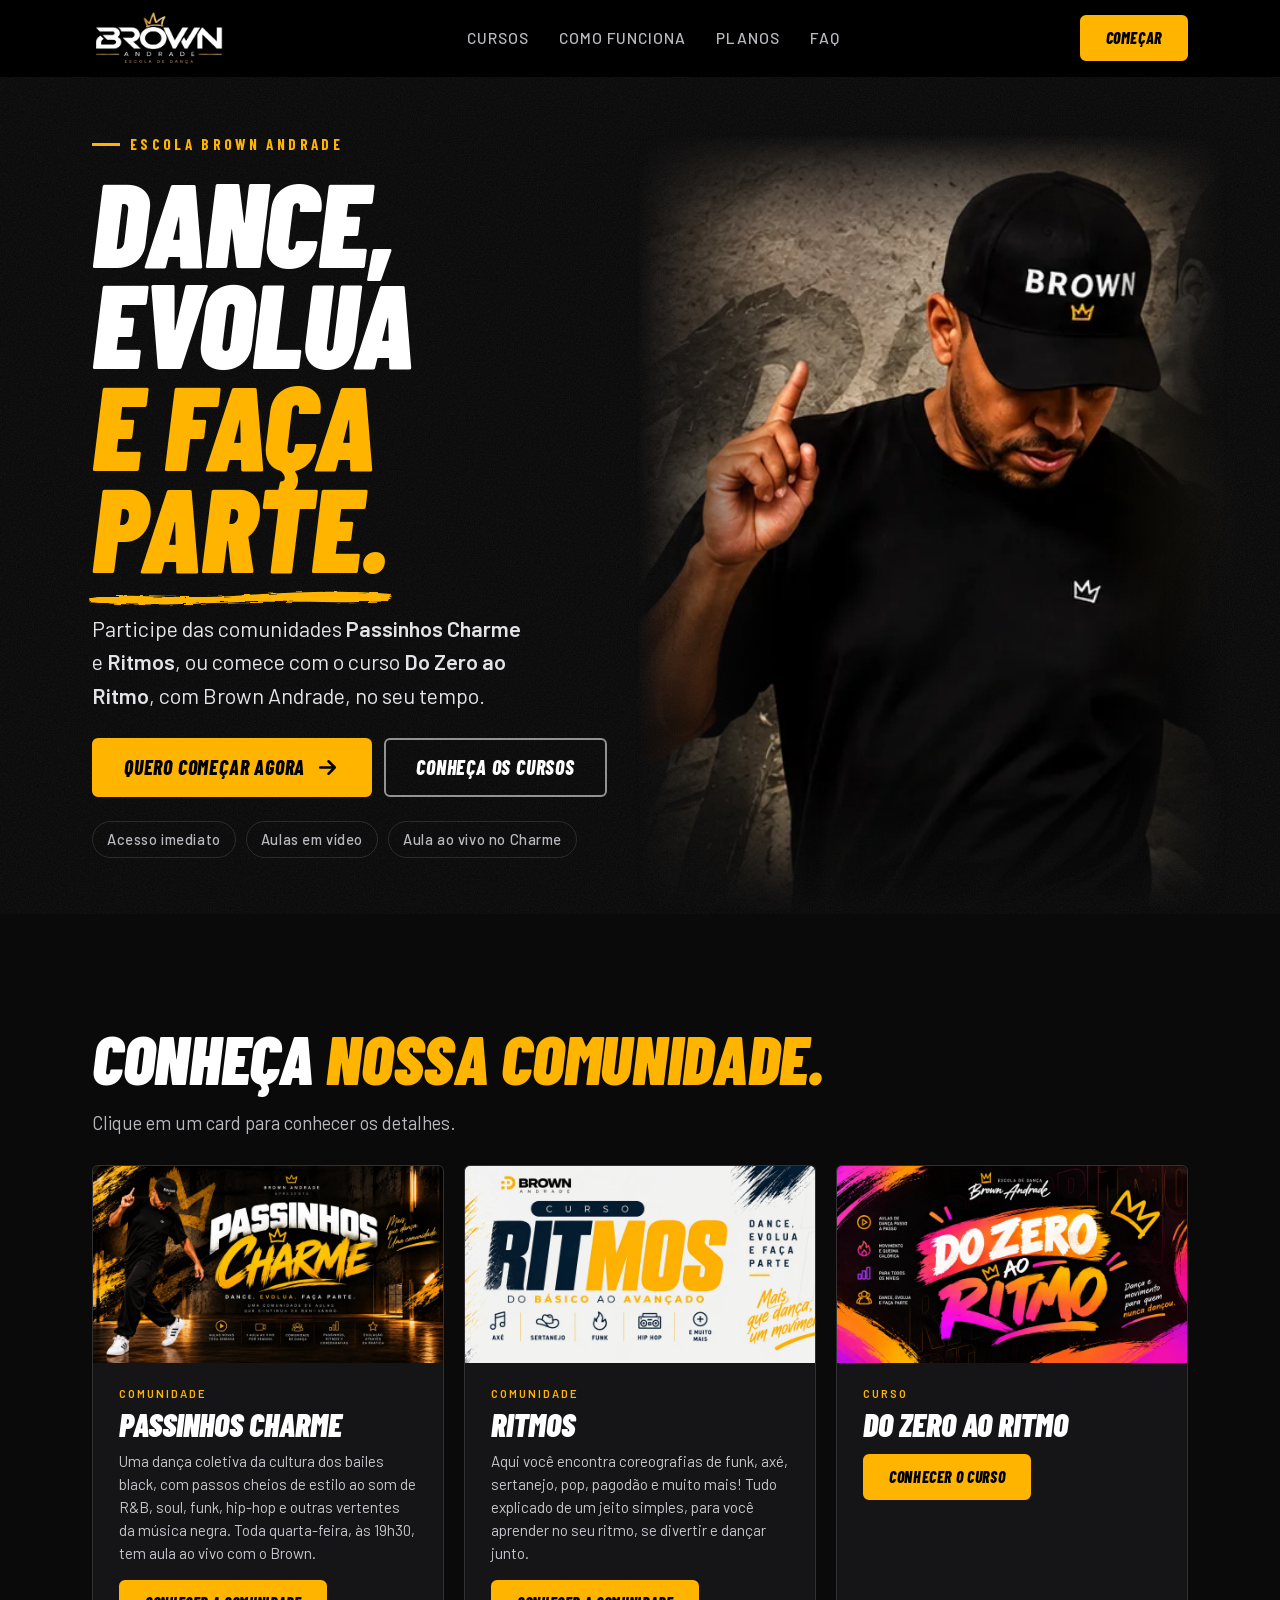
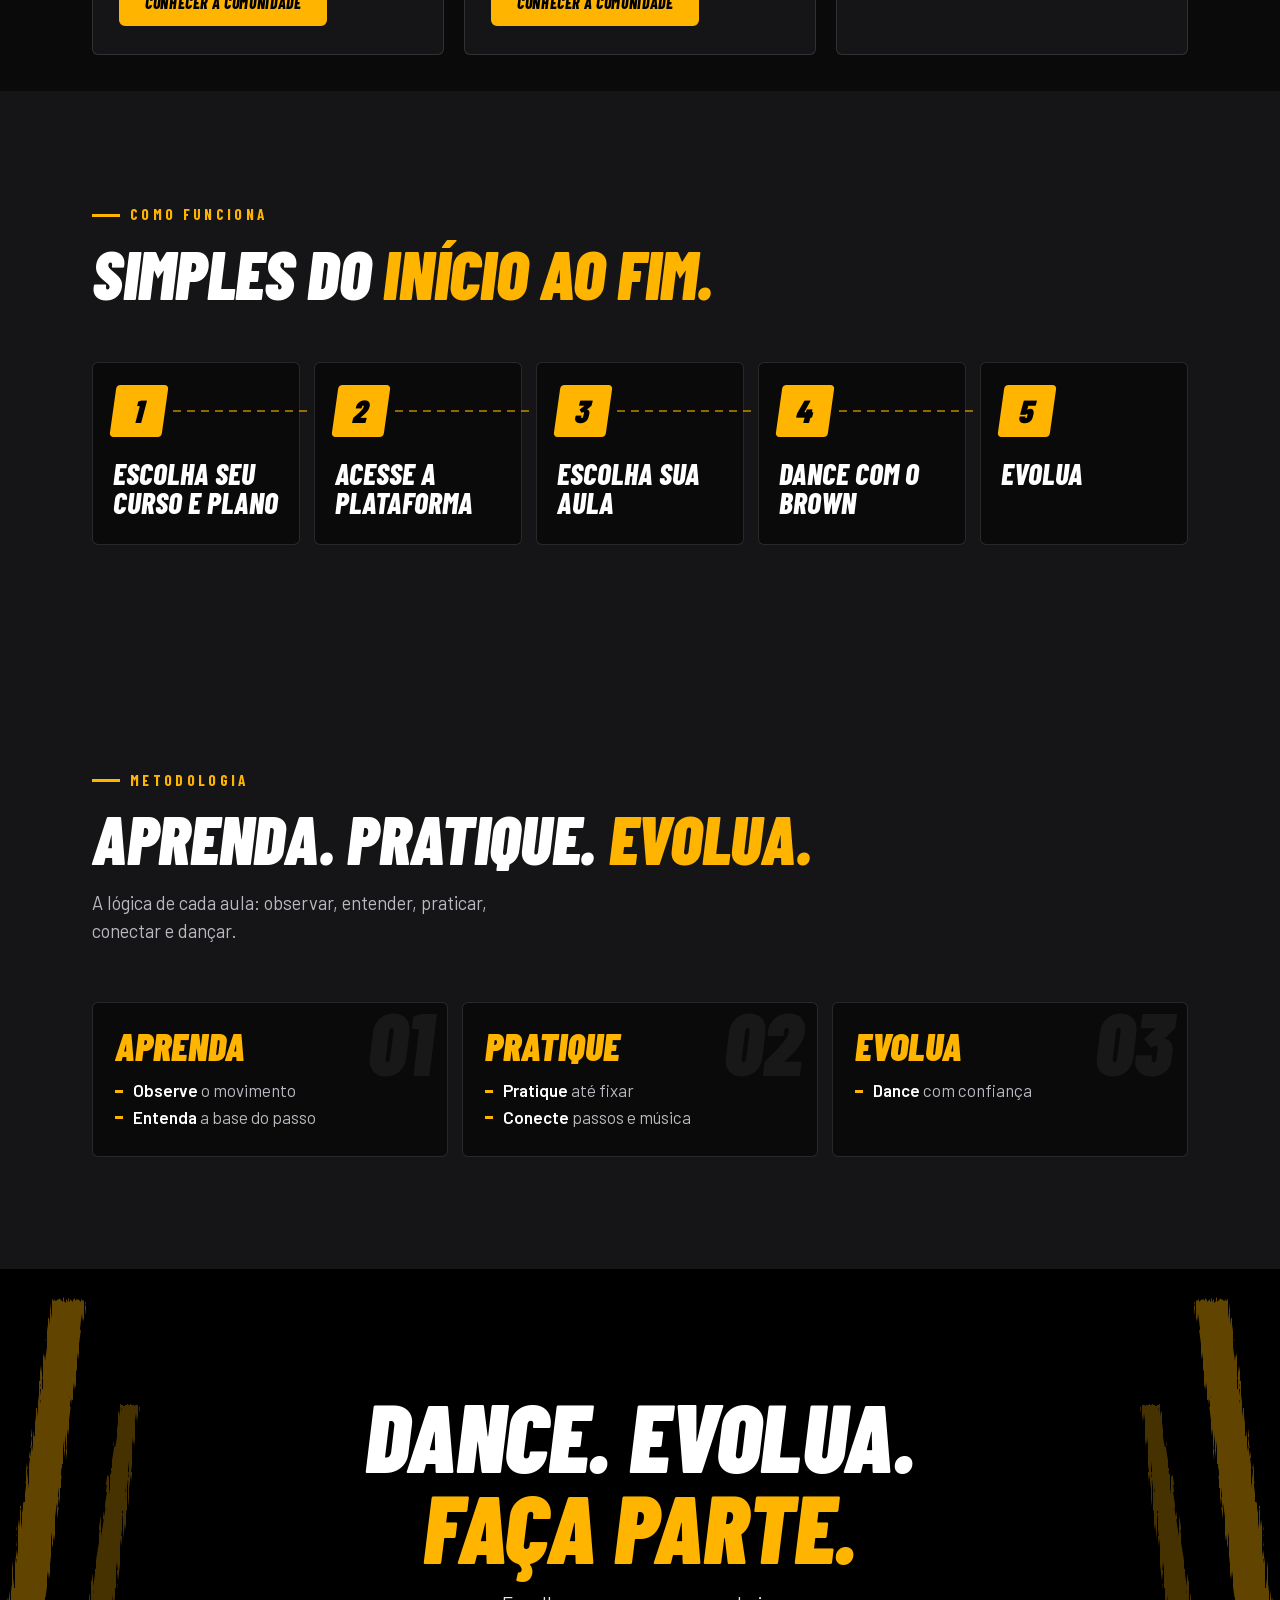
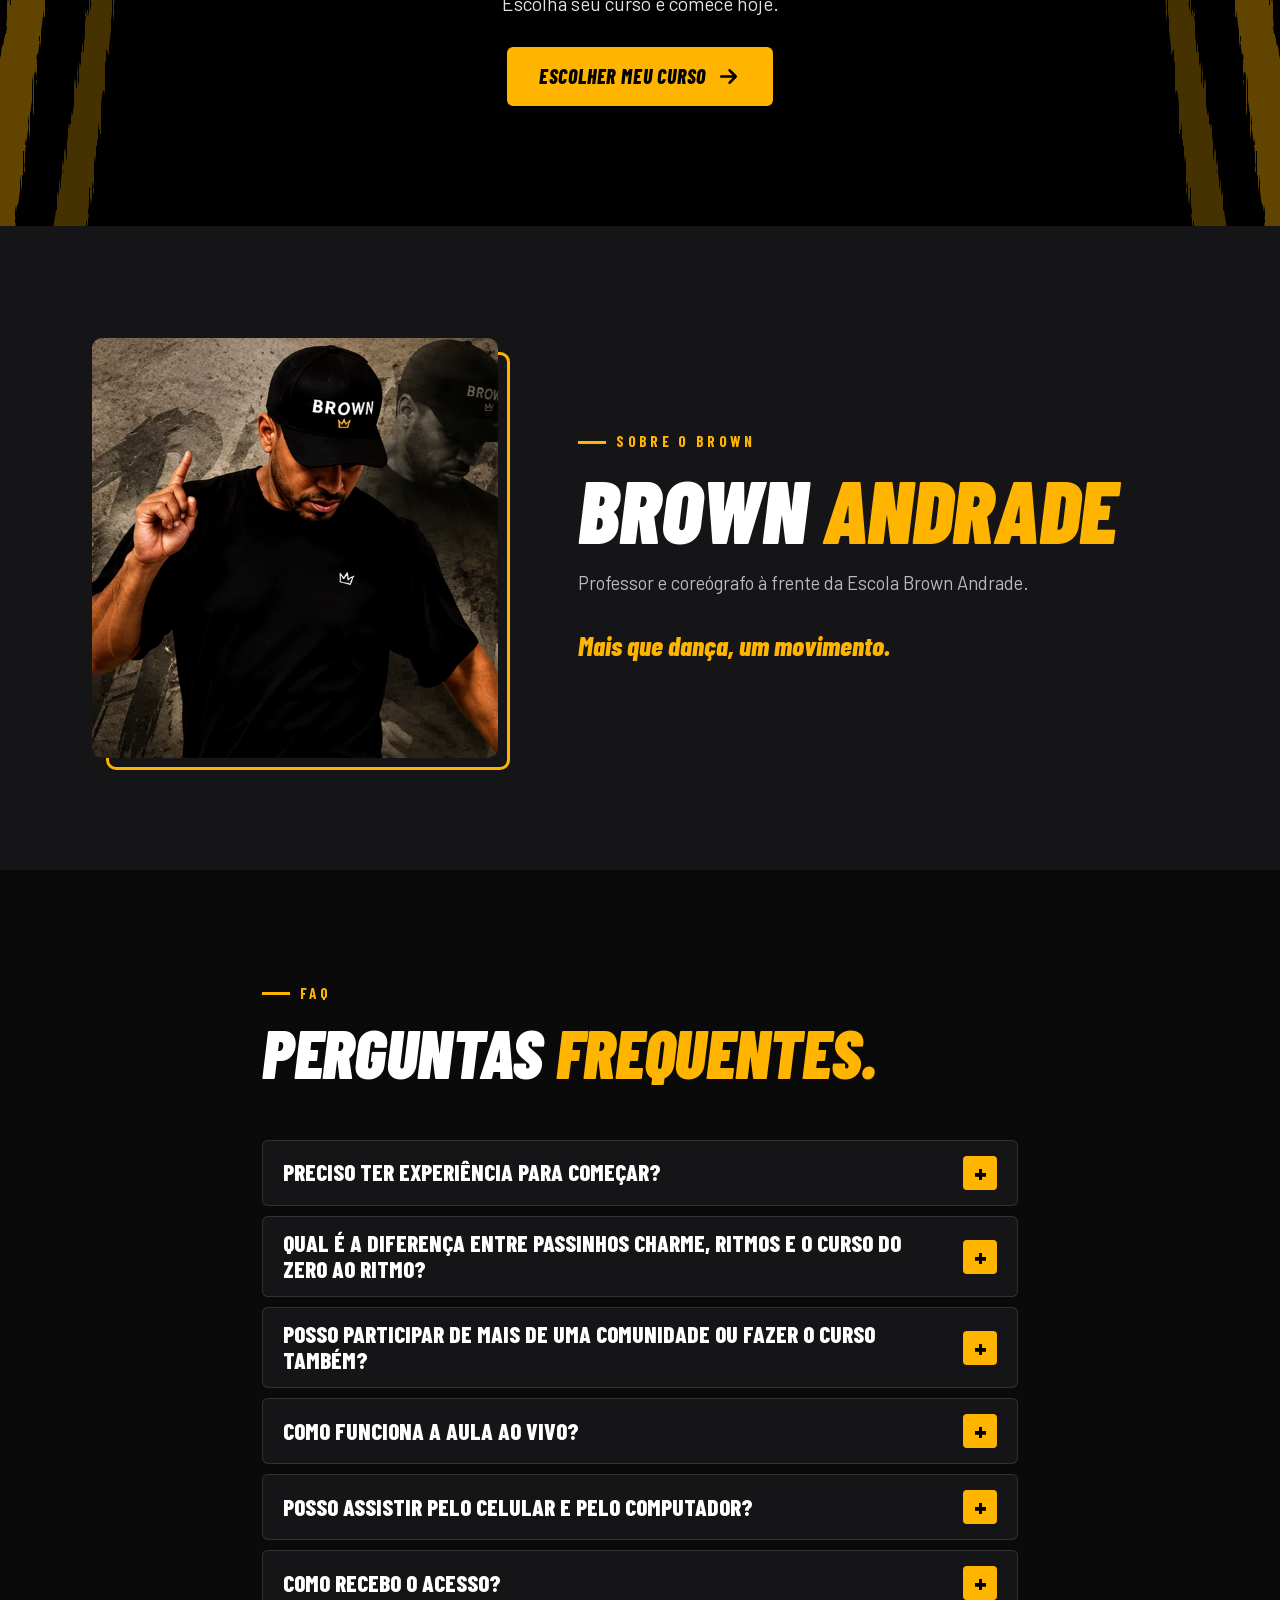
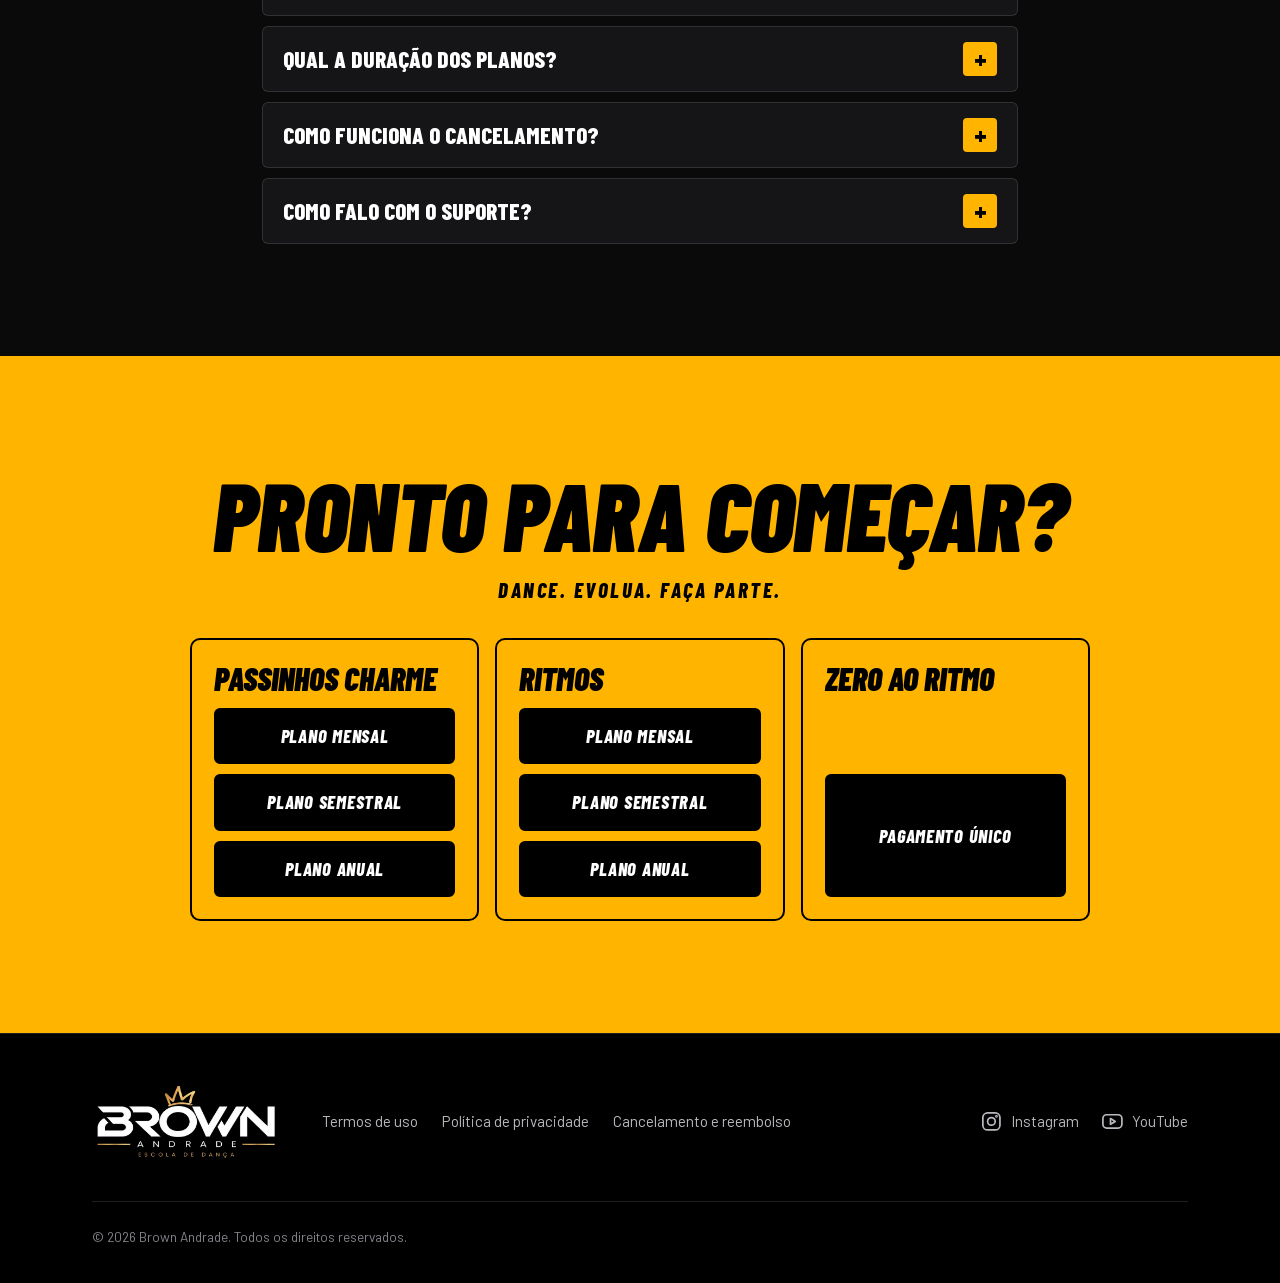
==== index.html @ c36bd1aa "Corrigir dominio placeholder nas tags og:image/canonical/og:url Co-Authored-By: Claude Sonnet 5 <nor" ====
<!doctype html>
<html lang="pt-BR">
<head>
  <meta charset="utf-8">
  <meta name="viewport" content="width=device-width, initial-scale=1, viewport-fit=cover">
  <title>Escola Brown Andrade | Passinhos Charme, Ritmos e Do Zero ao Ritmo</title>
  <meta name="description" content="Participe das comunidades Passinhos Charme e Ritmos ou comece com o curso Do Zero ao Ritmo, com Brown Andrade: aulas em vídeo e acesso imediato. Planos a partir de R$ 37.">
  <meta name="theme-color" content="#000000">
  <link rel="canonical" href="https://www.brownandrade.com.br/">

  <!-- Compartilhamento social -->
  <meta property="og:type" content="website">
  <meta property="og:locale" content="pt_BR">
  <meta property="og:site_name" content="Escola Brown Andrade">
  <meta property="og:url" content="https://www.brownandrade.com.br/">
  <meta property="og:title" content="Escola Brown Andrade | Dance, evolua e faça parte">
  <meta property="og:description" content="Passinhos Charme, Ritmos e o curso Do Zero ao Ritmo, com Brown Andrade: aulas em vídeo e acesso imediato.">
  <meta property="og:image" content="https://www.brownandrade.com.br/img/og-image.jpg">
  <meta property="og:image:width" content="1200">
  <meta property="og:image:height" content="629">
  <meta name="twitter:card" content="summary_large_image">

  <link rel="icon" type="image/png" href="img/favicon.png">
  <link rel="apple-touch-icon" href="img/apple-touch-icon.png">
  <link rel="preload" href="fonts/BarlowCondensed-900i.woff2" as="font" type="font/woff2" crossorigin>
  <link rel="preload" href="fonts/Barlow-400.woff2" as="font" type="font/woff2" crossorigin>
  <link rel="preload" href="img/brown-hero.webp" as="image">
  <link rel="stylesheet" href="css/fonts.css">
  <link rel="stylesheet" href="css/style.css">
  <script>document.documentElement.classList.add("js");</script>

  <!-- Pixel / Analytics: inserir aqui quando definido na estratégia de mídia -->
</head>
<body>
  <a class="skip" href="#conteudo">Ir para o conteúdo</a>

  <!-- Ícones (sprite) -->
  <svg width="0" height="0" style="position:absolute" aria-hidden="true" focusable="false">
    <defs>
      <symbol id="i-play" viewBox="0 0 24 24"><circle cx="12" cy="12" r="10"/><path d="M10 8.5l6 3.5-6 3.5z"/></symbol>
      <symbol id="i-bars" viewBox="0 0 24 24"><path d="M5 20v-6M12 20V9M19 20V4"/></symbol>
      <symbol id="i-music" viewBox="0 0 24 24"><path d="M9 18V5l11-2v13"/><circle cx="6" cy="18" r="3"/><circle cx="17" cy="16" r="3"/></symbol>
      <symbol id="i-screen" viewBox="0 0 24 24"><rect x="3" y="4" width="18" height="12" rx="2"/><path d="M8 20h8M12 16v4"/></symbol>
      <symbol id="i-bolt" viewBox="0 0 24 24"><path d="M13 2L4 14h7l-1 8 9-12h-7z"/></symbol>
      <symbol id="i-live" viewBox="0 0 24 24"><circle cx="12" cy="12" r="2.5"/><path d="M7.5 7.5a6.4 6.4 0 0 0 0 9M16.5 7.5a6.4 6.4 0 0 1 0 9M4.6 4.6a10.5 10.5 0 0 0 0 14.8M19.4 4.6a10.5 10.5 0 0 1 0 14.8"/></symbol>
      <symbol id="i-check" viewBox="0 0 24 24"><path d="M5 12.5l4.5 4.5L19 7.5"/></symbol>
      <symbol id="i-arrow" viewBox="0 0 24 24"><path d="M5 12h14M13 6l6 6-6 6"/></symbol>
      <symbol id="i-charme" viewBox="0 0 24 24"><path d="M3 18l1.5-10 5 5L12 5l2.5 8 5-5L21 18z"/><path d="M4 21h16"/></symbol>
      <symbol id="i-instagram" viewBox="0 0 24 24"><rect x="3" y="3" width="18" height="18" rx="5"/><circle cx="12" cy="12" r="4"/><circle cx="17.3" cy="6.7" r=".6"/></symbol>
      <symbol id="i-youtube" viewBox="0 0 24 24"><rect x="2" y="5" width="20" height="14" rx="4"/><path d="M10 9l5 3-5 3z"/></symbol>
    </defs>
  </svg>

  <!-- HEADER -->
  <header class="header" id="topo">
    <div class="wrap header__in">
      <a class="header__logo" href="#inicio" aria-label="Brown Andrade, início">
        <img src="img/logo.webp" alt="Brown Andrade, Escola de Dança" width="700" height="290">
      </a>
      <nav class="nav" aria-label="Principal">
        <a href="#cursos">Cursos</a>
        <a href="#como-funciona">Como funciona</a>
        <a href="#planos-charme" data-goto="planos">Planos</a>
        <a href="#faq">FAQ</a>
      </nav>
      <a class="btn btn--sm" href="#cursos">Começar</a>
    </div>
  </header>

  <main id="conteudo">
    <!-- 01 HERO -->
    <section class="hero" id="inicio">
      <div class="wrap hero__in">
        <div class="hero__text">
          <p class="eyebrow">Escola Brown Andrade</p>
          <h1 class="hero__title">
            <span>Dance,</span>
            <span>Evolua</span>
            <span class="hl">E faça</span>
            <span class="hl brush">parte.</span>
          </h1>
          <p class="hero__sub">Participe das comunidades <strong>Passinhos Charme</strong> e <strong>Ritmos</strong>, ou comece com o curso <strong>Do Zero ao Ritmo</strong>, com Brown Andrade, no seu tempo.</p>
          <div class="hero__cta">
            <a class="btn btn--lg" href="#cursos">Quero começar agora <svg class="ico"><use href="#i-arrow"/></svg></a>
            <a class="btn btn--lg btn--ghost" href="#cursos">Conheça os cursos</a>
          </div>
          <ul class="chips" aria-label="Destaques">
            <li>Acesso imediato</li>
            <li>Aulas em vídeo</li>
            <li>Aula ao vivo no Charme</li>
          </ul>
        </div>
        <div class="hero__photo">
          <img src="img/brown-hero.webp" alt="Brown Andrade dançando, de boné e camiseta pretos" width="710" height="640" fetchpriority="high">
        </div>
      </div>
    </section>

    <!-- 02 CURSOS: cards lado a lado, duas jornadas -->
    <section class="sec sec--cursos-head" id="cursos">
      <div class="wrap">
        <div class="sec__head reveal">
          <h2>Conheça <span class="hl">nossa comunidade.</span></h2>
          <p class="lead">Clique em um card para conhecer os detalhes.</p>
        </div>
      </div>

      <div class="course-grid reveal">
        <div class="wrap course-grid__in">
          <a class="course-grid__item" href="#curso-charme" data-goto="curso" data-course="charme">
            <div class="course-grid__media-wrap"><img class="course-grid__media" src="img/sel-charme.webp" alt="" loading="lazy"></div>
            <div class="selector__copy">
              <p class="selector__eyebrow">Comunidade</p>
              <h3>Passinhos Charme</h3>
              <p class="selector__desc">Uma dança coletiva da cultura dos bailes black, com passos cheios de estilo ao som de R&amp;B, soul, funk, hip-hop e outras vertentes da música negra. Toda quarta-feira, às 19h30, tem aula ao vivo com o Brown.</p>
              <span class="btn btn--sm selector__cta">Conhecer a comunidade</span>
            </div>
          </a>
          <a class="course-grid__item" href="#curso-ritmos" data-goto="curso" data-course="ritmos">
            <div class="course-grid__media-wrap"><img class="course-grid__media" src="img/sel-ritmos.webp" alt="" loading="lazy"></div>
            <div class="selector__copy">
              <p class="selector__eyebrow">Comunidade</p>
              <h3>Ritmos</h3>
              <p class="selector__desc">Aqui você encontra coreografias de funk, axé, sertanejo, pop, pagodão e muito mais! Tudo explicado de um jeito simples, para você aprender no seu ritmo, se divertir e dançar junto.</p>
              <span class="btn btn--sm selector__cta">Conhecer a comunidade</span>
            </div>
          </a>
          <a class="course-grid__item" href="#curso-zeroaoritmo" data-goto="curso" data-course="zeroaoritmo">
            <div class="course-grid__media-wrap"><img class="course-grid__media" src="img/sel-zeroaoritmo.webp" alt="" loading="lazy"></div>
            <div class="selector__copy">
              <p class="selector__eyebrow">Curso</p>
              <h3>Do Zero ao Ritmo</h3>
              <span class="btn btn--sm selector__cta">Conhecer o curso</span>
            </div>
          </a>
        </div>
      </div>
    </section>

    <div class="journey" data-course="charme">
    <div class="panel panel--charme" id="curso-charme" hidden>
      <!-- INTRO CHARME -->
      <section class="sec sec--intro">
        <div class="wrap">
          <div class="chead reveal">
            <p class="eyebrow">Comunidade</p>
            <h2>Passinhos <span class="hl">Charme</span></h2>
            <p class="lead">Uma comunidade de dança com passo a passo do básico ao avançado, com o estilo e a atitude do Passinhos Charme.</p>
          </div>
          <figure class="cbanner reveal"><img src="img/curso-charme.webp" alt="Passinhos Charme, com Brown Andrade" width="1400" height="788" loading="lazy"></figure>
          <h3 class="path__title reveal">Sua jornada no Charme</h3>
          <ol class="path path--3">
            <li class="reveal"><span class="path__n">01</span><h3>Básico</h3><p>Comece do zero, no seu tempo.</p></li>
            <li class="reveal"><span class="path__n">02</span><h3>Intermediário</h3><p>Evolua com novas combinações.</p></li>
            <li class="reveal"><span class="path__n">03</span><h3>Avançado</h3><p>Refine e dance com estilo.</p></li>
          </ol>
          <div class="cta-row reveal"><a class="btn btn--lg" href="#planos-charme" data-goto="planos" data-course="charme">Ver planos do Passinhos Charme <svg class="ico"><use href="#i-arrow"/></svg></a></div>
        </div>
      </section>

      <!-- ENTREGÁVEIS PASSINHOS CHARME -->
      <section class="sec sec--graphite" id="beneficios-charme">
        <div class="wrap">
          <div class="sec__head reveal">
            <p class="eyebrow">O que você recebe</p>
            <h2>Tudo para você <span class="hl">dançar.</span></h2>
          </div>
          <ul class="feats feats--3">
            <li class="reveal"><svg class="ico"><use href="#i-play"/></svg><h3>Aulas em vídeo</h3><p>Assista quando e quantas vezes quiser.</p></li>
            <li class="reveal is-live"><svg class="ico"><use href="#i-live"/></svg><h3>Aula ao vivo <span class="live">Ao vivo</span></h3><p>Toda quarta-feira, às 19h30, com o Brown.</p></li>
            <li class="reveal"><svg class="ico"><use href="#i-charme"/></svg><h3>Comunidade Passinhos Charme</h3><p>Do Básico ao Avançado, em três níveis.</p></li>
            <li class="reveal"><svg class="ico"><use href="#i-screen"/></svg><h3>Acesso online</h3></li>
            <li class="reveal"><svg class="ico"><use href="#i-bolt"/></svg><h3>Acesso imediato</h3></li>
          </ul>
        </div>
      </section>

      <!-- PARA QUEM É CHARME -->
      <section class="sec sec--tex" id="para-quem-charme">
        <div class="wrap two">
          <div class="sec__head reveal">
            <p class="eyebrow">Para quem é</p>
            <h2>Para quem quer <span class="hl">dançar Charme.</span></h2>
            <p class="lead">Não precisa ser profissional. Não precisa ter experiência. Precisa de vontade de começar.</p>
          </div>
          <ul class="checks reveal">
            <li><svg class="ico"><use href="#i-check"/></svg>Quer aprender Passinhos Charme do zero</li>
            <li><svg class="ico"><use href="#i-check"/></svg>Já dança e quer evoluir de nível</li>
            <li><svg class="ico"><use href="#i-check"/></svg>Quer dançar com estilo e atitude</li>
            <li><svg class="ico"><use href="#i-check"/></svg>Prefere aprender no próprio ritmo</li>
            <li><svg class="ico"><use href="#i-check"/></svg>Não precisa ser profissional nem ter experiência</li>
          </ul>
        </div>
      </section>

      <!-- PLANOS PASSINHOS CHARME -->
      <section class="sec sec--light sec--plans" id="planos-charme">
        <div class="wrap">
          <div class="sec__head sec__head--center reveal">
            <p class="eyebrow">Planos Passinhos Charme</p>
            <h2>Escolha seu plano e <span class="hl">comece hoje.</span></h2>
            <p class="lead">Todos os planos dão acesso completo à comunidade Passinhos Charme. O que muda é o tempo de acesso.</p>
          </div>
          <div class="plans">
          <article class="plan reveal">

            <h3 class="plan__name">Mensal</h3>
            <p class="plan__price"><small>R$</small><strong>37</strong></p>
            <p class="plan__per">por mês</p>
            <p class="plan__access">Acesso por <b>1 mês</b></p>
            <ul class="plan__list">
              <li><svg class="ico"><use href="#i-check"/></svg>Comunidade Passinhos Charme</li>
              <li><svg class="ico"><use href="#i-check"/></svg>Aulas em vídeo</li>
              <li><svg class="ico"><use href="#i-check"/></svg>Aula ao vivo (quartas, 19h30)</li>
              <li><svg class="ico"><use href="#i-check"/></svg>Acesso online</li>
              <li><svg class="ico"><use href="#i-check"/></svg>Acesso imediato</li>
            </ul>
            <a class="btn btn--block" href="#planos-charme" data-course="charme" data-plan="mensal">Começar plano mensal</a>
          </article>

          <article class="plan reveal">

            <h3 class="plan__name">Semestral</h3>
            <p class="plan__price"><small>R$</small><strong>197</strong></p>
            <p class="plan__per">R$ 32,83 por mês</p>
            <p class="plan__access">Acesso por <b>6 meses</b></p>
            <ul class="plan__list">
              <li><svg class="ico"><use href="#i-check"/></svg>Comunidade Passinhos Charme</li>
              <li><svg class="ico"><use href="#i-check"/></svg>Aulas em vídeo</li>
              <li><svg class="ico"><use href="#i-check"/></svg>Aula ao vivo (quartas, 19h30)</li>
              <li><svg class="ico"><use href="#i-check"/></svg>Acesso online</li>
              <li><svg class="ico"><use href="#i-check"/></svg>Acesso imediato</li>
            </ul>
            <a class="btn btn--block" href="#planos-charme" data-course="charme" data-plan="semestral">Quero 6 meses</a>
          </article>

          <article class="plan plan--best reveal">
            <p class="plan__badge">Menor valor por mês</p>
            <h3 class="plan__name">Anual</h3>
            <p class="plan__price"><small>R$</small><strong>347</strong></p>
            <p class="plan__per">R$ 28,92 por mês</p>
            <p class="plan__access">Acesso por <b>12 meses</b></p>
            <ul class="plan__list">
              <li><svg class="ico"><use href="#i-check"/></svg>Comunidade Passinhos Charme</li>
              <li><svg class="ico"><use href="#i-check"/></svg>Aulas em vídeo</li>
              <li><svg class="ico"><use href="#i-check"/></svg>Aula ao vivo (quartas, 19h30)</li>
              <li><svg class="ico"><use href="#i-check"/></svg>Acesso online</li>
              <li><svg class="ico"><use href="#i-check"/></svg>Acesso imediato</li>
            </ul>
            <a class="btn btn--block" href="#planos-charme" data-course="charme" data-plan="anual">Quero 1 ano</a>
          </article>
          </div>
          <p class="plans__note">A compra é finalizada no checkout da Kiwify.</p>

          <div class="compare reveal">
            <h3 class="compare__title">Compare os planos</h3>
            <div class="compare__scroll">
              <table>
                <thead>
                  <tr><th scope="col"><span class="sr">Item</span></th><th scope="col">Mensal</th><th scope="col">Semestral</th><th scope="col">Anual</th></tr>
                </thead>
                <tbody>
                <tr><th scope="row">Acesso à comunidade Passinhos Charme</th><td><svg class="ico" aria-label="Incluído"><use href="#i-check"/></svg></td><td><svg class="ico" aria-label="Incluído"><use href="#i-check"/></svg></td><td><svg class="ico" aria-label="Incluído"><use href="#i-check"/></svg></td></tr>
                <tr><th scope="row">Aulas em vídeo</th><td><svg class="ico" aria-label="Incluído"><use href="#i-check"/></svg></td><td><svg class="ico" aria-label="Incluído"><use href="#i-check"/></svg></td><td><svg class="ico" aria-label="Incluído"><use href="#i-check"/></svg></td></tr>
                <tr><th scope="row">Aula ao vivo (quartas, 19h30)</th><td><svg class="ico" aria-label="Incluído"><use href="#i-check"/></svg></td><td><svg class="ico" aria-label="Incluído"><use href="#i-check"/></svg></td><td><svg class="ico" aria-label="Incluído"><use href="#i-check"/></svg></td></tr>
                <tr><th scope="row">Acesso online</th><td><svg class="ico" aria-label="Incluído"><use href="#i-check"/></svg></td><td><svg class="ico" aria-label="Incluído"><use href="#i-check"/></svg></td><td><svg class="ico" aria-label="Incluído"><use href="#i-check"/></svg></td></tr>
                <tr><th scope="row">Acesso imediato</th><td><svg class="ico" aria-label="Incluído"><use href="#i-check"/></svg></td><td><svg class="ico" aria-label="Incluído"><use href="#i-check"/></svg></td><td><svg class="ico" aria-label="Incluído"><use href="#i-check"/></svg></td></tr>
                <tr class="row-strong"><th scope="row">Duração</th><td>1 mês</td><td>6 meses</td><td>12 meses</td></tr>
                <tr class="row-strong"><th scope="row">Valor</th><td>R$ 37</td><td>R$ 197</td><td>R$ 347</td></tr>
                <tr class="row-strong"><th scope="row">Por mês</th><td>R$ 37</td><td>R$ 32,83</td><td>R$ 28,92</td></tr>
                </tbody>
              </table>
            </div>
          </div>
        </div>
      </section>
    </div>

    <div class="panel panel--ritmos" id="curso-ritmos" hidden>
      <!-- INTRO RITMOS -->
      <section class="sec sec--light sec--intro">
        <div class="wrap">
          <div class="chead reveal">
            <p class="eyebrow">Comunidade</p>
            <h2>Rit<span class="hl">mos</span></h2>
            <p class="lead">Uma comunidade de dança com diferentes estilos, passos, combinações e coreografias. Do básico ao avançado.</p>
          </div>
          <figure class="cbanner reveal"><img src="img/curso-ritmos.webp" alt="Curso Ritmos, do básico ao avançado, com Brown Andrade" width="1400" height="539" loading="lazy"></figure>
          <h3 class="path__title reveal">Estilos que você vai dançar</h3>
          <ul class="tiles reveal">
            <li>Axé</li><li>Sertanejo</li><li>Funk</li><li>Pagode</li><li class="tiles__more">E muito mais</li>
          </ul>
          <h3 class="path__title reveal">Sua jornada nos Ritmos</h3>
          <ol class="path path--4">
            <li class="reveal"><span class="path__n">01</span><h3>Escolha o estilo</h3><p>Axé, sertanejo, funk, pagode e mais.</p></li>
            <li class="reveal"><span class="path__n">02</span><h3>Aprenda os passos</h3><p>Do básico ao avançado.</p></li>
            <li class="reveal"><span class="path__n">03</span><h3>Monte combinações</h3><p>Conecte os passos ao ritmo.</p></li>
            <li class="reveal"><span class="path__n">04</span><h3>Dance coreografias</h3><p>Coloque tudo em movimento.</p></li>
          </ol>
          <div class="cta-row reveal"><a class="btn btn--lg" href="#planos-ritmos" data-goto="planos" data-course="ritmos">Ver planos de Ritmos <svg class="ico"><use href="#i-arrow"/></svg></a></div>
        </div>
      </section>

      <!-- ENTREGÁVEIS RITMOS -->
      <section class="sec sec--navy" id="beneficios-ritmos">
        <div class="wrap">
          <div class="sec__head reveal">
            <p class="eyebrow">O que você recebe</p>
            <h2>Tudo para você <span class="hl">dançar.</span></h2>
          </div>
          <ul class="feats feats--3">
            <li class="reveal"><svg class="ico"><use href="#i-play"/></svg><h3>Aulas em vídeo</h3><p>Assista quando e quantas vezes quiser.</p></li>
            <li class="reveal"><svg class="ico"><use href="#i-music"/></svg><h3>Comunidade Ritmos</h3><p>Diferentes estilos, passos, combinações e coreografias.</p></li>
            <li class="reveal"><svg class="ico"><use href="#i-screen"/></svg><h3>Acesso online</h3></li>
            <li class="reveal"><svg class="ico"><use href="#i-bolt"/></svg><h3>Acesso imediato</h3></li>
          </ul>
        </div>
      </section>

      <!-- PARA QUEM É RITMOS -->
      <section class="sec sec--light" id="para-quem-ritmos">
        <div class="wrap two">
          <div class="sec__head reveal">
            <p class="eyebrow">Para quem é</p>
            <h2>Para quem quer <span class="hl">dançar Ritmos.</span></h2>
            <p class="lead">Não precisa ser profissional. Não precisa ter experiência. Precisa de vontade de começar.</p>
          </div>
          <ul class="checks reveal">
            <li><svg class="ico"><use href="#i-check"/></svg>Quer conhecer novos ritmos</li>
            <li><svg class="ico"><use href="#i-check"/></svg>Gosta de axé, sertanejo, funk ou pagode</li>
            <li><svg class="ico"><use href="#i-check"/></svg>Quer aprender combinações e coreografias</li>
            <li><svg class="ico"><use href="#i-check"/></svg>Prefere aprender no próprio ritmo</li>
            <li><svg class="ico"><use href="#i-check"/></svg>Não precisa ser profissional nem ter experiência</li>
          </ul>
        </div>
      </section>

      <!-- PLANOS RITMOS -->
      <section class="sec sec--navy sec--plans" id="planos-ritmos">
        <div class="wrap">
          <div class="sec__head sec__head--center reveal">
            <p class="eyebrow">Planos Ritmos</p>
            <h2>Escolha seu plano e <span class="hl">comece hoje.</span></h2>
            <p class="lead">Todos os planos dão acesso completo à comunidade Ritmos. O que muda é o tempo de acesso.</p>
          </div>
          <div class="plans">
          <article class="plan reveal">

            <h3 class="plan__name">Mensal</h3>
            <p class="plan__price"><small>R$</small><strong>37</strong></p>
            <p class="plan__per">por mês</p>
            <p class="plan__access">Acesso por <b>1 mês</b></p>
            <ul class="plan__list">
              <li><svg class="ico"><use href="#i-check"/></svg>Comunidade Ritmos</li>
              <li><svg class="ico"><use href="#i-check"/></svg>Aulas em vídeo</li>
              <li><svg class="ico"><use href="#i-check"/></svg>Acesso online</li>
              <li><svg class="ico"><use href="#i-check"/></svg>Acesso imediato</li>
            </ul>
            <a class="btn btn--block" href="#planos-ritmos" data-course="ritmos" data-plan="mensal">Começar plano mensal</a>
          </article>

          <article class="plan reveal">

            <h3 class="plan__name">Semestral</h3>
            <p class="plan__price"><small>R$</small><strong>197</strong></p>
            <p class="plan__per">R$ 32,83 por mês</p>
            <p class="plan__access">Acesso por <b>6 meses</b></p>
            <ul class="plan__list">
              <li><svg class="ico"><use href="#i-check"/></svg>Comunidade Ritmos</li>
              <li><svg class="ico"><use href="#i-check"/></svg>Aulas em vídeo</li>
              <li><svg class="ico"><use href="#i-check"/></svg>Acesso online</li>
              <li><svg class="ico"><use href="#i-check"/></svg>Acesso imediato</li>
            </ul>
            <a class="btn btn--block" href="#planos-ritmos" data-course="ritmos" data-plan="semestral">Quero 6 meses</a>
          </article>

          <article class="plan plan--best reveal">
            <p class="plan__badge">Menor valor por mês</p>
            <h3 class="plan__name">Anual</h3>
            <p class="plan__price"><small>R$</small><strong>347</strong></p>
            <p class="plan__per">R$ 28,92 por mês</p>
            <p class="plan__access">Acesso por <b>12 meses</b></p>
            <ul class="plan__list">
              <li><svg class="ico"><use href="#i-check"/></svg>Comunidade Ritmos</li>
              <li><svg class="ico"><use href="#i-check"/></svg>Aulas em vídeo</li>
              <li><svg class="ico"><use href="#i-check"/></svg>Acesso online</li>
              <li><svg class="ico"><use href="#i-check"/></svg>Acesso imediato</li>
            </ul>
            <a class="btn btn--block" href="#planos-ritmos" data-course="ritmos" data-plan="anual">Quero 1 ano</a>
          </article>
          </div>
          <p class="plans__note">A compra é finalizada no checkout da Kiwify.</p>

          <div class="compare reveal">
            <h3 class="compare__title">Compare os planos</h3>
            <div class="compare__scroll">
              <table>
                <thead>
                  <tr><th scope="col"><span class="sr">Item</span></th><th scope="col">Mensal</th><th scope="col">Semestral</th><th scope="col">Anual</th></tr>
                </thead>
                <tbody>
                <tr><th scope="row">Acesso à comunidade Ritmos</th><td><svg class="ico" aria-label="Incluído"><use href="#i-check"/></svg></td><td><svg class="ico" aria-label="Incluído"><use href="#i-check"/></svg></td><td><svg class="ico" aria-label="Incluído"><use href="#i-check"/></svg></td></tr>
                <tr><th scope="row">Aulas em vídeo</th><td><svg class="ico" aria-label="Incluído"><use href="#i-check"/></svg></td><td><svg class="ico" aria-label="Incluído"><use href="#i-check"/></svg></td><td><svg class="ico" aria-label="Incluído"><use href="#i-check"/></svg></td></tr>
                <tr><th scope="row">Acesso online</th><td><svg class="ico" aria-label="Incluído"><use href="#i-check"/></svg></td><td><svg class="ico" aria-label="Incluído"><use href="#i-check"/></svg></td><td><svg class="ico" aria-label="Incluído"><use href="#i-check"/></svg></td></tr>
                <tr><th scope="row">Acesso imediato</th><td><svg class="ico" aria-label="Incluído"><use href="#i-check"/></svg></td><td><svg class="ico" aria-label="Incluído"><use href="#i-check"/></svg></td><td><svg class="ico" aria-label="Incluído"><use href="#i-check"/></svg></td></tr>
                <tr class="row-strong"><th scope="row">Duração</th><td>1 mês</td><td>6 meses</td><td>12 meses</td></tr>
                <tr class="row-strong"><th scope="row">Valor</th><td>R$ 37</td><td>R$ 197</td><td>R$ 347</td></tr>
                <tr class="row-strong"><th scope="row">Por mês</th><td>R$ 37</td><td>R$ 32,83</td><td>R$ 28,92</td></tr>
                </tbody>
              </table>
            </div>
          </div>
        </div>
      </section>
    </div>

    <div class="panel panel--zeroaoritmo" id="curso-zeroaoritmo" hidden>
      <!-- INTRO DO ZERO AO RITMO -->
      <section class="sec sec--light sec--intro">
        <div class="wrap">
          <div class="chead reveal">
            <p class="eyebrow">Curso</p>
            <h2>Do Zero <span class="hl">ao Ritmo</span></h2>
            <p class="lead">O curso para quem nunca dançou: passos iniciais, coreografias e aulas exclusivas de queima calórica.</p>
          </div>
          <figure class="cbanner reveal"><img src="img/curso-zeroaoritmo.webp" alt="Curso Do Zero ao Ritmo, para iniciantes, com Brown Andrade" width="1400" height="788" loading="lazy"></figure>
          <h3 class="path__title reveal">Sua jornada no Zero ao Ritmo</h3>
          <ol class="path path--3">
            <li class="reveal"><span class="path__n">01</span><h3>Passos iniciais</h3><p>A base para quem nunca dançou.</p></li>
            <li class="reveal"><span class="path__n">02</span><h3>Coreografias</h3><p>Monte suas primeiras sequências.</p></li>
            <li class="reveal"><span class="path__n">03</span><h3>Queima calórica</h3><p>Aulas exclusivas de movimento intenso.</p></li>
          </ol>
          <div class="cta-row reveal"><a class="btn btn--lg" href="#planos-zeroaoritmo" data-goto="planos" data-course="zeroaoritmo">Ver o curso Do Zero ao Ritmo <svg class="ico"><use href="#i-arrow"/></svg></a></div>
        </div>
      </section>

      <!-- ENTREGÁVEIS DO ZERO AO RITMO -->
      <section class="sec sec--graphite" id="beneficios-zeroaoritmo">
        <div class="wrap">
          <div class="sec__head reveal">
            <p class="eyebrow">O que você recebe</p>
            <h2>Tudo para você <span class="hl">começar.</span></h2>
          </div>
          <ul class="feats feats--3">
            <li class="reveal"><svg class="ico"><use href="#i-play"/></svg><h3>Aulas em vídeo</h3><p>Assista quando e quantas vezes quiser.</p></li>
            <li class="reveal"><svg class="ico"><use href="#i-bars"/></svg><h3>Passos iniciais</h3><p>Do zero, no seu tempo.</p></li>
            <li class="reveal"><svg class="ico"><use href="#i-music"/></svg><h3>Coreografias</h3><p>Sequências prontas para dançar.</p></li>
            <li class="reveal"><svg class="ico"><use href="#i-bolt"/></svg><h3>Aulas de queima calórica</h3><p>Aulas exclusivas de movimento e queima calórica.</p></li>
            <li class="reveal"><svg class="ico"><use href="#i-screen"/></svg><h3>Acesso online</h3></li>
          </ul>
        </div>
      </section>

      <!-- PARA QUEM É DO ZERO AO RITMO -->
      <section class="sec sec--tex" id="para-quem-zeroaoritmo">
        <div class="wrap two">
          <div class="sec__head reveal">
            <p class="eyebrow">Para quem é</p>
            <h2>Para quem <span class="hl">nunca dançou.</span></h2>
            <p class="lead">Não precisa ser profissional. Não precisa ter experiência. Precisa de vontade de começar.</p>
          </div>
          <ul class="checks reveal">
            <li><svg class="ico"><use href="#i-check"/></svg>Nunca dançou e quer começar do zero</li>
            <li><svg class="ico"><use href="#i-check"/></svg>Quer aprender os passos iniciais com calma</li>
            <li><svg class="ico"><use href="#i-check"/></svg>Quer dançar coreografias prontas</li>
            <li><svg class="ico"><use href="#i-check"/></svg>Busca queima calórica através da dança</li>
            <li><svg class="ico"><use href="#i-check"/></svg>Não precisa ser profissional nem ter experiência</li>
          </ul>
        </div>
      </section>

      <!-- PLANO DO ZERO AO RITMO -->
      <section class="sec sec--light sec--plans" id="planos-zeroaoritmo">
        <div class="wrap">
          <div class="sec__head sec__head--center reveal">
            <p class="eyebrow">Curso Do Zero ao Ritmo</p>
            <h2>Pagamento único e <span class="hl">acesso completo.</span></h2>
            <p class="lead">Um único pagamento dá acesso completo ao curso.</p>
          </div>
          <div class="plans plans--one">
          <article class="plan plan--best reveal">
            <p class="plan__badge">Pagamento único</p>
            <h3 class="plan__name">Acesso completo</h3>
            <p class="plan__price"><small>R$</small><strong>97</strong></p>
            <p class="plan__per">ou 12x de R$ 10,03</p>
            <p class="plan__access">Acesso <b>vitalício</b></p>
            <ul class="plan__list">
              <li><svg class="ico"><use href="#i-check"/></svg>Curso Do Zero ao Ritmo</li>
              <li><svg class="ico"><use href="#i-check"/></svg>Aulas em vídeo</li>
              <li><svg class="ico"><use href="#i-check"/></svg>Coreografias exclusivas</li>
              <li><svg class="ico"><use href="#i-check"/></svg>Aulas de queima calórica</li>
              <li><svg class="ico"><use href="#i-check"/></svg>Acesso online e imediato</li>
            </ul>
            <a class="btn btn--block" href="#planos-zeroaoritmo" data-course="zeroaoritmo" data-plan="unico">Quero começar agora</a>
          </article>
          </div>
          <p class="plans__note">A compra é finalizada no checkout da Kiwify.</p>
        </div>
      </section>
    </div>
    </div>

    <!-- 04 COMO FUNCIONA -->
    <section class="sec sec--graphite" id="como-funciona">
      <div class="wrap">
        <div class="sec__head reveal">
          <p class="eyebrow">Como funciona</p>
          <h2>Simples do <span class="hl">início ao fim.</span></h2>
        </div>
        <ol class="steps">
          <li class="reveal"><span class="steps__n">1</span><h3>Escolha seu curso e plano</h3></li>
          <li class="reveal"><span class="steps__n">2</span><h3>Acesse a plataforma</h3></li>
          <li class="reveal"><span class="steps__n">3</span><h3>Escolha sua aula</h3></li>
          <li class="reveal"><span class="steps__n">4</span><h3>Dance com o Brown</h3></li>
          <li class="reveal"><span class="steps__n">5</span><h3>Evolua</h3></li>
        </ol>
      </div>
    </section>

    <!-- 07 METODOLOGIA -->
    <section class="sec sec--graphite" id="metodologia">
      <div class="wrap">
        <div class="sec__head reveal">
          <p class="eyebrow">Metodologia</p>
          <h2>Aprenda. Pratique. <span class="hl">Evolua.</span></h2>
          <p class="lead">A lógica de cada aula: observar, entender, praticar, conectar e dançar.</p>
        </div>
        <ol class="method">
          <li class="reveal">
            <h3>Aprenda</h3>
            <ul><li><b>Observe</b> o movimento</li><li><b>Entenda</b> a base do passo</li></ul>
          </li>
          <li class="reveal">
            <h3>Pratique</h3>
            <ul><li><b>Pratique</b> até fixar</li><li><b>Conecte</b> passos e música</li></ul>
          </li>
          <li class="reveal">
            <h3>Evolua</h3>
            <ul><li><b>Dance</b> com confiança</li></ul>
          </li>
        </ol>
      </div>
    </section>

    <!-- 10 BANNER DE CONVERSÃO -->
    <section class="banner">
      <div class="wrap banner__in reveal">
        <h2>Dance. Evolua.<br><span class="hl">Faça parte.</span></h2>
        <p>Escolha seu curso e comece hoje.</p>
        <a class="btn btn--lg" href="#cursos">Escolher meu curso <svg class="ico"><use href="#i-arrow"/></svg></a>
      </div>
    </section>

    <!-- 11 SOBRE O BROWN -->
    <section class="sec sec--graphite" id="sobre">
      <div class="wrap about">
        <div class="about__photo reveal">
          <img src="img/brown-sobre.webp" alt="Retrato de Brown Andrade" width="600" height="620" loading="lazy">
        </div>
        <div class="about__text reveal">
          <p class="eyebrow">Sobre o Brown</p>
          <h2>Brown <span class="hl">Andrade</span></h2>
          <p class="lead">Professor e coreógrafo à frente da Escola Brown Andrade.</p>
          <p class="script">Mais que dança, um movimento.</p>
        </div>
      </div>
    </section>

    <!-- 12 FAQ -->
    <section class="sec" id="faq">
      <div class="wrap wrap--narrow">
        <div class="sec__head reveal">
          <p class="eyebrow">FAQ</p>
          <h2>Perguntas <span class="hl">frequentes.</span></h2>
        </div>
        <div class="faq reveal">
          <details name="faq">
            <summary>Preciso ter experiência para começar?</summary>
            <p>Não. Não é preciso ser profissional nem ter experiência. As comunidades e o curso começam no básico e evoluem por níveis.</p>
          </details>
          <details name="faq">
            <summary>Qual é a diferença entre Passinhos Charme, Ritmos e o curso Do Zero ao Ritmo?</summary>
            <p>Passinhos Charme e Ritmos são comunidades de dança com aulas em vídeo por assinatura; o Passinhos Charme também tem aula ao vivo toda quarta-feira. O Do Zero ao Ritmo é um curso à parte, com pagamento único, voltado para quem nunca dançou.</p>
          </details>
          <details name="faq">
            <summary>Posso participar de mais de uma comunidade ou fazer o curso também?</summary>
            <p><span class="todo" data-todo="confirmar se há condição especial para contratar mais de uma comunidade ou o curso junto">Sim. Cada comunidade e o curso são contratados separadamente, com o plano de sua preferência.</span></p>
          </details>
          <details name="faq">
            <summary>Como funciona a aula ao vivo?</summary>
            <p>A aula ao vivo com o Brown acontece toda quarta-feira, às 19h30, e faz parte de todos os planos da comunidade Passinhos Charme. A comunidade Ritmos e o curso Do Zero ao Ritmo não incluem aula ao vivo.</p>
          </details>
          <details name="faq">
            <summary>Posso assistir pelo celular e pelo computador?</summary>
            <p><span class="todo" data-todo="confirmar dispositivos aceitos pela plataforma">Sim. As aulas são online e podem ser acessadas pelo celular ou pelo computador.</span></p>
          </details>
          <details name="faq">
            <summary>Como recebo o acesso?</summary>
            <p>O acesso é imediato após a confirmação do pagamento. <span class="todo" data-todo="informar por onde o acesso chega (e-mail, área de membros)">Você recebe as instruções de acesso por [canal a definir].</span></p>
          </details>
          <details name="faq">
            <summary>Qual a duração dos planos?</summary>
            <p>Nas comunidades, o plano mensal dá acesso por 1 mês, o semestral por 6 meses e o anual por 12 meses. O curso Do Zero ao Ritmo é pagamento único, com acesso vitalício. <span class="todo" data-todo="definir o que acontece ao fim do período das comunidades (renovação automática ou não)">[Informar o que acontece ao fim do período das comunidades.]</span></p>
          </details>
          <details name="faq">
            <summary>Como funciona o cancelamento?</summary>
            <p><span class="todo" data-todo="inserir política de cancelamento e reembolso aprovada">[Inserir a política de cancelamento e reembolso aprovada.]</span></p>
          </details>
          <details name="faq">
            <summary>Como falo com o suporte?</summary>
            <p><span class="todo" data-todo="inserir canal e horário de suporte">[Inserir canal e horário de atendimento.]</span></p>
          </details>
        </div>
      </div>
    </section>

    <!-- 13 CTA FINAL -->
    <section class="final">
      <div class="wrap final__in reveal">
        <h2>Pronto para começar?</h2>
        <p class="final__tag">Dance. Evolua. Faça parte.</p>
        <div class="final__btns">
          <div class="final__group">
            <p class="final__course">Passinhos Charme</p>
            <a class="btn btn--dark" href="#cursos" data-course="charme" data-plan="mensal">Plano mensal</a>
            <a class="btn btn--dark" href="#cursos" data-course="charme" data-plan="semestral">Plano semestral</a>
            <a class="btn btn--dark" href="#cursos" data-course="charme" data-plan="anual">Plano anual</a>
          </div>
          <div class="final__group">
            <p class="final__course">Ritmos</p>
            <a class="btn btn--dark" href="#cursos" data-course="ritmos" data-plan="mensal">Plano mensal</a>
            <a class="btn btn--dark" href="#cursos" data-course="ritmos" data-plan="semestral">Plano semestral</a>
            <a class="btn btn--dark" href="#cursos" data-course="ritmos" data-plan="anual">Plano anual</a>
          </div>
          <div class="final__group">
            <p class="final__course">Zero ao Ritmo</p>
            <a class="btn btn--dark" href="#cursos" data-course="zeroaoritmo" data-plan="unico">Pagamento único</a>
          </div>
        </div>
      </div>
    </section>
  </main>

  <!-- 14 RODAPÉ -->
  <footer class="footer">
    <div class="wrap footer__in">
      <a class="footer__logo" href="#topo" aria-label="Voltar ao topo">
        <img src="img/logo.webp" alt="Brown Andrade, Escola de Dança" width="700" height="290" loading="lazy">
      </a>
      <nav class="footer__links" aria-label="Institucional">
        <a href="#" data-todo="link dos termos de uso">Termos de uso</a>
        <a href="#" data-todo="link da política de privacidade">Política de privacidade</a>
        <a href="#" data-todo="link da política de cancelamento e reembolso">Cancelamento e reembolso</a>
      </nav>
      <div class="footer__social">
        <a href="#" data-social="instagram" aria-label="Instagram do Brown Andrade"><svg class="ico"><use href="#i-instagram"/></svg><span>Instagram</span></a>
        <a href="#" data-social="youtube" aria-label="YouTube do Brown Andrade"><svg class="ico"><use href="#i-youtube"/></svg><span>YouTube</span></a>
      </div>
      <p class="footer__copy">© 2026 Brown Andrade. Todos os direitos reservados.</p>
    </div>
  </footer>

  <div class="toast" role="status" aria-live="polite" hidden></div>

  <script src="js/config.js"></script>
  <script src="js/main.js"></script>
</body>
</html>
---- css/fonts.css ----
@font-face{font-family:'Barlow';font-style:normal;font-weight:400;font-display:swap;src:url('../fonts/Barlow-400.woff2') format('woff2');unicode-range:U+0000-00FF, U+0131, U+0152-0153, U+02BB-02BC, U+02C6, U+02DA, U+02DC, U+0304, U+0308, U+0329, U+2000-206F, U+20AC, U+2122, U+2191, U+2193, U+2212, U+2215, U+FEFF, U+FFFD}
@font-face{font-family:'Barlow';font-style:normal;font-weight:500;font-display:swap;src:url('../fonts/Barlow-500.woff2') format('woff2');unicode-range:U+0000-00FF, U+0131, U+0152-0153, U+02BB-02BC, U+02C6, U+02DA, U+02DC, U+0304, U+0308, U+0329, U+2000-206F, U+20AC, U+2122, U+2191, U+2193, U+2212, U+2215, U+FEFF, U+FFFD}
@font-face{font-family:'Barlow';font-style:normal;font-weight:600;font-display:swap;src:url('../fonts/Barlow-600.woff2') format('woff2');unicode-range:U+0000-00FF, U+0131, U+0152-0153, U+02BB-02BC, U+02C6, U+02DA, U+02DC, U+0304, U+0308, U+0329, U+2000-206F, U+20AC, U+2122, U+2191, U+2193, U+2212, U+2215, U+FEFF, U+FFFD}
@font-face{font-family:'Barlow Condensed';font-style:italic;font-weight:800;font-display:swap;src:url('../fonts/BarlowCondensed-800i.woff2') format('woff2');unicode-range:U+0000-00FF, U+0131, U+0152-0153, U+02BB-02BC, U+02C6, U+02DA, U+02DC, U+0304, U+0308, U+0329, U+2000-206F, U+20AC, U+2122, U+2191, U+2193, U+2212, U+2215, U+FEFF, U+FFFD}
@font-face{font-family:'Barlow Condensed';font-style:italic;font-weight:900;font-display:swap;src:url('../fonts/BarlowCondensed-900i.woff2') format('woff2');unicode-range:U+0000-00FF, U+0131, U+0152-0153, U+02BB-02BC, U+02C6, U+02DA, U+02DC, U+0304, U+0308, U+0329, U+2000-206F, U+20AC, U+2122, U+2191, U+2193, U+2212, U+2215, U+FEFF, U+FFFD}
@font-face{font-family:'Barlow Condensed';font-style:normal;font-weight:700;font-display:swap;src:url('../fonts/BarlowCondensed-700.woff2') format('woff2');unicode-range:U+0000-00FF, U+0131, U+0152-0153, U+02BB-02BC, U+02C6, U+02DA, U+02DC, U+0304, U+0308, U+0329, U+2000-206F, U+20AC, U+2122, U+2191, U+2193, U+2212, U+2215, U+FEFF, U+FFFD}
@font-face{font-family:'Barlow Condensed';font-style:normal;font-weight:800;font-display:swap;src:url('../fonts/BarlowCondensed-800.woff2') format('woff2');unicode-range:U+0000-00FF, U+0131, U+0152-0153, U+02BB-02BC, U+02C6, U+02DA, U+02DC, U+0304, U+0308, U+0329, U+2000-206F, U+20AC, U+2122, U+2191, U+2193, U+2212, U+2215, U+FEFF, U+FFFD}
---- css/style.css ----
/* ==========================================================
   Brown Andrade | One Page
   Mobile first. Preto/grafite + amarelo, branco para contraste.
   ========================================================== */

:root {
  --black: #000;
  --bg: #0a0a0b;
  --graphite: #151517;
  --graphite-2: #1e1e22;
  --line: rgba(255, 255, 255, .12);
  --yellow: #ffb400;
  --yellow-2: #ffc933;
  --gold: #d9a441;
  --white: #fff;
  --muted: #b9b9c0;
  --paper: #f3f0e8;
  --ink: #0d0d0f;
  --ink-muted: #4b4b52;
  --navy: #0c1b33;

  --font-display: "Barlow Condensed", "Arial Narrow", Impact, sans-serif;
  --font-body: "Barlow", system-ui, -apple-system, "Segoe UI", Roboto, sans-serif;

  --header-h: 64px;
  --gutter: 20px;
  --radius: 6px;
}

*, *::before, *::after { box-sizing: border-box; }

html {
  scroll-behavior: smooth;
  scroll-padding-top: calc(var(--header-h) + 8px);
  -webkit-text-size-adjust: 100%;
}

body {
  margin: 0;
  background: var(--bg);
  color: var(--white);
  font-family: var(--font-body);
  font-size: 1.0625rem;
  line-height: 1.55;
  -webkit-font-smoothing: antialiased;
  overflow-x: hidden;
}

img { max-width: 100%; height: auto; display: block; }
[hidden] { display: none !important; }
h1, h2, h3, p, ul, ol { margin: 0; }
ul, ol { padding: 0; list-style: none; }
a { color: inherit; }
b, strong { font-weight: 600; }

.wrap {
  width: 100%;
  max-width: 1160px;
  margin-inline: auto;
  padding-inline: var(--gutter);
}
.wrap--narrow { max-width: 820px; }

.sr { position: absolute; width: 1px; height: 1px; overflow: hidden; clip-path: inset(50%); white-space: nowrap; }
.skip { position: absolute; left: 12px; top: -60px; z-index: 100; background: var(--yellow); color: var(--black); padding: 10px 16px; border-radius: var(--radius); font-weight: 600; }
.skip:focus { top: 12px; }

:focus-visible { outline: 3px solid var(--yellow-2); outline-offset: 3px; }

.ico { width: 1.5em; height: 1.5em; fill: none; stroke: currentColor; stroke-width: 1.8; stroke-linecap: round; stroke-linejoin: round; flex: none; }

/* ---------- Tipografia ---------- */
h1, h2, h3, .tag, .btn, .eyebrow, .steps__n, .plan__price, .plan__name, .method h3 {
  font-family: var(--font-display);
}
h2 {
  font-weight: 900;
  font-style: italic;
  text-transform: uppercase;
  font-size: clamp(2.4rem, 9vw, 4.25rem);
  line-height: .95;
  letter-spacing: -.005em;
}
h3 { font-weight: 800; }

.hl { color: var(--yellow); }
.sec--light .hl { color: var(--ink); background: linear-gradient(transparent 62%, var(--yellow) 62%, var(--yellow) 92%, transparent 92%); padding-inline: .06em; }

.eyebrow {
  display: flex; align-items: center; gap: 10px;
  color: var(--yellow);
  font-weight: 700;
  font-size: .95rem;
  letter-spacing: .22em;
  text-transform: uppercase;
  margin-bottom: 14px;
}
.eyebrow::before { content: ""; width: 28px; height: 3px; background: currentColor; flex: none; }
.sec--light .eyebrow { color: var(--ink); }

.lead { font-size: 1.15rem; color: var(--muted); max-width: 46ch; margin-top: 18px; }
.sec--light .lead { color: var(--ink-muted); }

/* ---------- Botões ---------- */
.btn {
  display: inline-flex; align-items: center; justify-content: center; gap: 10px;
  min-height: 52px;
  padding: 12px 26px;
  background: var(--yellow);
  color: var(--black);
  border: 2px solid var(--yellow);
  border-radius: var(--radius);
  font-weight: 800;
  font-style: italic;
  font-size: 1.15rem;
  letter-spacing: .04em;
  text-transform: uppercase;
  text-decoration: none;
  cursor: pointer;
  transition: transform .15s ease, background-color .15s ease, box-shadow .15s ease;
}
.btn:hover { background: var(--yellow-2); border-color: var(--yellow-2); transform: translateY(-2px); box-shadow: 0 8px 22px -8px rgba(255, 180, 0, .6); }
.btn:active { transform: translateY(0); }
.btn .ico { width: 1.25em; height: 1.25em; stroke-width: 2.4; }
.btn--lg { min-height: 58px; font-size: 1.25rem; padding-inline: 30px; }
.btn--sm { min-height: 42px; padding: 6px 18px; font-size: 1rem; }
.btn--block { display: flex; width: 100%; }
.btn--ghost { background: transparent; color: var(--white); border-color: rgba(255, 255, 255, .55); }
.btn--ghost:hover { background: var(--white); color: var(--black); border-color: var(--white); box-shadow: none; }
.btn--dark { background: var(--black); color: var(--white); border-color: var(--black); }
.btn--dark:hover { background: var(--white); color: var(--black); border-color: var(--white); box-shadow: 0 8px 22px -8px rgba(0, 0, 0, .5); }

/* ---------- Header ---------- */
.header {
  position: sticky; top: 0; z-index: 50;
  background: var(--black);
  border-bottom: 1px solid transparent;
  transition: border-color .2s ease;
}
.header.is-scrolled { border-bottom-color: var(--line); }
.header__in { height: var(--header-h); display: flex; align-items: center; justify-content: space-between; gap: 16px; }
.header__logo img { height: 46px; width: auto; mix-blend-mode: lighten; }
.nav { display: none; gap: 30px; }
.nav a { font-weight: 500; font-size: .98rem; letter-spacing: .06em; text-transform: uppercase; text-decoration: none; color: var(--muted); transition: color .15s; }
.nav a:hover { color: var(--yellow); }

/* ---------- Hero ---------- */
.hero { position: relative; background: var(--bg); overflow: hidden; isolation: isolate; }
.hero::before, .sec--tex::before {
  content: ""; position: absolute; inset: 0; z-index: -1;
  background: url("../img/noise.svg"); opacity: .07; pointer-events: none;
}
.hero::after {
  content: ""; position: absolute; z-index: -1; right: -6%; top: 8%; width: 60%; height: 90%;
  background: radial-gradient(closest-side, rgba(255, 180, 0, .16), transparent 70%);
  pointer-events: none;
}
.hero__in { display: grid; padding-top: 34px; gap: 8px; }
.hero__title {
  font-weight: 900; font-style: italic; text-transform: uppercase;
  font-size: clamp(3.6rem, 19vw, 7.4rem);
  line-height: .86;
  letter-spacing: -.01em;
  margin-top: 4px;
}
.hero__title span { display: block; }
.hero__title .hl { color: var(--yellow); }
.hero__title .brush { position: relative; width: fit-content; margin-bottom: .22em; }
.hero__title .brush::after {
  content: ""; position: absolute; left: -2%; bottom: -.08em; width: 104%; height: .16em;
  background: var(--yellow);
  -webkit-mask: url("../img/brush.svg") center / 100% 100% no-repeat; mask: url("../img/brush.svg") center / 100% 100% no-repeat;
  transform: translateY(100%);
}
.hero__sub { margin-top: 34px; font-size: 1.2rem; color: #e4e4e8; max-width: 34ch; }
.hero__cta { display: grid; gap: 12px; margin-top: 26px; }
.chips { display: flex; flex-wrap: wrap; gap: 8px 10px; margin-top: 24px; }
.chips li { font-size: .92rem; font-weight: 500; letter-spacing: .04em; padding: 6px 14px; border: 1px solid var(--line); border-radius: 999px; color: var(--muted); }
.hero__photo { position: relative; margin-top: 8px; margin-inline: calc(var(--gutter) * -1); align-self: end; }
.hero__photo img {
  width: 100%; max-width: 560px; margin-inline: auto;
  -webkit-mask-image: linear-gradient(to bottom, transparent 0, #000 22%, #000 70%, transparent 100%);
          mask-image: linear-gradient(to bottom, transparent 0, #000 22%, #000 70%, transparent 100%);
}

/* ---------- Seções ---------- */
.sec { position: relative; padding-block: 72px; }
.sec--graphite { background: var(--graphite); }
.sec--light { background: var(--paper); color: var(--ink); }
.sec__head { margin-bottom: 40px; }
.sec__head--center { text-align: center; }
.sec__head--center .eyebrow { justify-content: center; }
.sec__head--center .eyebrow::before { display: none; }
.sec__head--center .lead { margin-inline: auto; }

/* Grid de destaques / benefícios */
.feats { display: grid; gap: 14px; }
.feats li {
  background: var(--bg); border: 1px solid var(--line); border-radius: var(--radius);
  padding: 22px 22px 24px;
  border-top: 3px solid var(--yellow);
}
.sec:not(.sec--graphite) .feats li { background: var(--graphite); }
.feats .ico { width: 34px; height: 34px; color: var(--yellow); margin-bottom: 14px; }
.feats h3 { font-size: 1.6rem; text-transform: uppercase; line-height: 1.05; }
.feats p { margin-top: 6px; color: var(--muted); font-size: 1rem; }

/* ---------- Cursos ---------- */
.courses { display: grid; gap: 22px; }
.course { background: var(--graphite); border: 1px solid var(--line); border-radius: 10px; overflow: hidden; display: flex; flex-direction: column; }
.course__img { display: block; overflow: hidden; }
.course__img img { width: 100%; transition: transform .5s ease; }
.course:hover .course__img img { transform: scale(1.03); }
.course__body { padding: 24px 22px 28px; display: flex; flex-direction: column; align-items: flex-start; gap: 12px; flex: 1; }
.tag { color: var(--yellow); font-weight: 700; letter-spacing: .22em; text-transform: uppercase; font-size: .9rem; }
.course h3 { font-size: 2.6rem; font-style: italic; text-transform: uppercase; line-height: .95; font-weight: 900; }
.course p:not(.tag) { color: var(--muted); }
.pills { display: flex; flex-wrap: wrap; gap: 8px; margin-bottom: 8px; }
.pills li { font-family: var(--font-display); font-weight: 700; font-size: 1.05rem; letter-spacing: .08em; text-transform: uppercase; padding: 4px 14px; border: 1.5px solid var(--yellow); color: var(--yellow); border-radius: 4px; }
.course .btn { margin-top: auto; }

/* ---------- Como funciona ---------- */
.steps { display: grid; gap: 12px; counter-reset: s; }
.steps li { display: flex; align-items: center; gap: 18px; background: var(--bg); border: 1px solid var(--line); border-radius: var(--radius); padding: 14px 20px 14px 14px; position: relative; }
.steps__n { display: grid; place-items: center; width: 52px; height: 52px; flex: none; background: var(--yellow); color: var(--black); font-weight: 900; font-style: italic; font-size: 2rem; border-radius: 4px; transform: skewX(-8deg); }
.steps h3 { font-size: 1.7rem; text-transform: uppercase; font-style: italic; line-height: 1; }

/* ---------- Para quem é ---------- */
.two { display: grid; gap: 30px; align-items: center; }
.checks { display: grid; gap: 10px; }
.checks li { display: flex; align-items: center; gap: 14px; background: var(--white); border-radius: var(--radius); padding: 16px 18px; font-weight: 600; font-size: 1.1rem; box-shadow: 0 1px 0 rgba(0, 0, 0, .06); }
.checks .ico { width: 30px; height: 30px; padding: 5px; background: var(--yellow); color: var(--black); border-radius: 50%; stroke-width: 3; }

/* ---------- Metodologia ---------- */
.method { display: grid; gap: 14px; counter-reset: m; }
.method > li { position: relative; background: var(--bg); border: 1px solid var(--line); border-radius: var(--radius); padding: 24px 22px 26px; overflow: hidden; counter-increment: m; }
.method > li::before { content: "0" counter(m); position: absolute; right: 14px; top: -6px; font-family: var(--font-display); font-weight: 900; font-style: italic; font-size: 5.5rem; color: rgba(255, 255, 255, .06); line-height: 1; }
.method h3 { font-size: 2.4rem; font-style: italic; text-transform: uppercase; color: var(--yellow); line-height: 1; margin-bottom: 12px; font-weight: 900; }
.method ul li { color: var(--muted); padding-left: 18px; position: relative; }
.method ul li::before { content: ""; position: absolute; left: 0; top: .72em; width: 8px; height: 3px; background: var(--yellow); }
.method ul b { color: var(--white); }

/* ---------- Planos ---------- */
.plans { display: grid; gap: 18px; margin-top: 10px; }
.plan {
  position: relative;
  background: var(--black); color: var(--white);
  border-radius: 12px; padding: 28px 24px 26px;
  display: flex; flex-direction: column;
  border: 2px solid var(--black);
}
.plan__name { font-size: 1.6rem; font-style: italic; text-transform: uppercase; letter-spacing: .12em; color: var(--muted); font-weight: 800; }
.plan__price { display: flex; align-items: flex-start; gap: 6px; margin-top: 8px; font-weight: 900; font-style: italic; line-height: .9; }
.plan__price small { font-size: 1.9rem; margin-top: .38em; color: var(--yellow); font-weight: 800; }
.plan__price strong { font-size: 5.6rem; font-weight: 900; }
.plan__per { color: var(--yellow); font-weight: 600; font-size: 1.05rem; margin-top: 6px; }
.plan__access { margin-top: 16px; padding-top: 16px; border-top: 1px solid var(--line); color: #e4e4e8; }
.plan__list { display: grid; gap: 9px; margin: 18px 0 26px; }
.plan__list li { display: flex; align-items: center; gap: 10px; color: #e4e4e8; }
.plan__list .ico { width: 20px; height: 20px; color: var(--yellow); stroke-width: 3; }
.plan .btn { margin-top: auto; }
.plan--best { border-color: var(--yellow); box-shadow: 0 18px 40px -18px rgba(255, 180, 0, .55); }
.plan__badge { position: absolute; top: -15px; left: 24px; background: var(--yellow); color: var(--black); font-family: var(--font-display); font-weight: 800; font-style: italic; text-transform: uppercase; letter-spacing: .08em; font-size: 1rem; padding: 4px 14px; border-radius: 4px; }
.plans__note { text-align: center; margin-top: 22px; color: var(--ink-muted); font-size: .95rem; }

/* ---------- Comparativo ---------- */
.compare { margin-top: 64px; }
.compare__title { font-size: 2.2rem; text-transform: uppercase; font-style: italic; font-weight: 900; margin-bottom: 18px; }
.compare__scroll { overflow-x: auto; border: 1px solid rgba(0, 0, 0, .14); border-radius: 10px; background: var(--white); }
.compare table { width: 100%; border-collapse: collapse; min-width: 340px; }
.compare th, .compare td { padding: 13px 8px; text-align: center; border-bottom: 1px solid rgba(0, 0, 0, .09); font-size: .98rem; }
.compare tbody th, .compare tbody td { color: var(--ink); }
.compare tbody th { text-align: left; font-weight: 600; padding-left: 14px; }
.compare thead th { background: var(--black); color: var(--white); font-family: var(--font-display); font-style: italic; font-weight: 800; text-transform: uppercase; letter-spacing: .06em; font-size: 1.05rem; }
.compare tbody tr:last-child > * { border-bottom: 0; }
.compare tbody td:last-child, .compare thead th:last-child { background-color: rgba(255, 180, 0, .14); }
.compare thead th:last-child { background: var(--yellow); color: var(--black); }
.compare .ico { width: 22px; height: 22px; padding: 3px; margin-inline: auto; background: var(--yellow); color: var(--black); border-radius: 50%; stroke-width: 3.2; }
.compare .row-strong td { font-weight: 700; }

/* ---------- Banner de conversão ---------- */
.banner { position: relative; background: var(--black); overflow: hidden; isolation: isolate; text-align: center; padding-block: 84px; }
.banner::before, .banner::after {
  content: ""; position: absolute; z-index: -1; top: 0; bottom: 0; width: min(46%, 380px);
  background: url("../img/streaks.svg") no-repeat center / cover; opacity: .5;
}
.banner::before { left: -10%; }
.banner::after { right: -10%; transform: scaleX(-1); }
.banner__in { position: relative; }
.banner h2 { font-size: clamp(2.8rem, 12vw, 6rem); }
.banner p { margin: 18px 0 28px; font-size: 1.2rem; color: #e4e4e8; }
.banner .btn { position: relative; }

/* ---------- Sobre ---------- */
.about { display: grid; gap: 30px; align-items: center; }
.about__photo { position: relative; max-width: 460px; }
.about__photo::before { content: ""; position: absolute; inset: 14px -12px -12px 14px; border: 3px solid var(--yellow); border-radius: 10px; }
.about__photo img { position: relative; border-radius: 10px; filter: contrast(1.06) saturate(.9); width: 100%; }
.about h2 { font-size: clamp(3rem, 12vw, 5.5rem); }
.script { margin-top: 26px; font-family: var(--font-display); font-style: italic; font-weight: 800; font-size: 1.7rem; color: var(--yellow); }

/* ---------- FAQ ---------- */
.faq { display: grid; gap: 10px; }
.faq details { background: var(--graphite); border: 1px solid var(--line); border-radius: var(--radius); }
.faq summary {
  display: flex; align-items: center; justify-content: space-between; gap: 16px;
  min-height: 64px; padding: 14px 20px; cursor: pointer; list-style: none;
  font-family: var(--font-display); font-weight: 800; font-size: 1.45rem; line-height: 1.1; text-transform: uppercase;
}
.faq summary::-webkit-details-marker { display: none; }
.faq summary::after { content: "+"; flex: none; display: grid; place-items: center; width: 34px; height: 34px; background: var(--yellow); color: var(--black); font-size: 1.7rem; font-weight: 800; border-radius: 4px; transition: transform .2s ease; }
.faq details[open] { border-color: rgba(255, 180, 0, .5); }
.faq details[open] summary::after { content: "\2212"; }
.faq summary:hover { color: var(--yellow); }
.faq details p { padding: 0 20px 22px; color: var(--muted); font-size: 1.08rem; max-width: 62ch; }

/* ---------- CTA final ---------- */
.final { background: var(--yellow); color: var(--black); text-align: center; padding-block: 80px; position: relative; overflow: hidden; isolation: isolate; }
.final::before { content: ""; position: absolute; inset: 0; z-index: -1; background: url("../img/noise.svg"); opacity: .12; mix-blend-mode: multiply; }
.final h2 { font-size: clamp(2.8rem, 12vw, 6rem); }
.final__tag { font-family: var(--font-display); font-weight: 800; font-style: italic; text-transform: uppercase; letter-spacing: .12em; font-size: 1.3rem; margin: 14px 0 32px; }
.final__btns { display: grid; gap: 16px; max-width: 900px; margin-inline: auto; text-align: left; }

/* ---------- Rodapé ---------- */
.footer { background: var(--black); border-top: 1px solid var(--line); padding-block: 48px 36px; color: var(--muted); font-size: .95rem; }
.footer__in { display: grid; gap: 28px; justify-items: center; text-align: center; }
.footer__logo img { width: 190px; mix-blend-mode: lighten; }
.footer__links { display: flex; flex-wrap: wrap; justify-content: center; gap: 8px 24px; }
.footer a { text-decoration: none; }
.footer__links a:hover, .footer__social a:hover { color: var(--yellow); }
.footer__social { display: flex; gap: 22px; }
.footer__social a { display: inline-flex; align-items: center; gap: 8px; min-height: 44px; }
.footer__copy { font-size: .85rem; color: #82828a; }

/* ---------- Aviso de dev e pendências ---------- */
.todo { outline: 2px dashed #ff3d71; outline-offset: 3px; background: rgba(255, 61, 113, .12); border-radius: 2px; }
a[data-todo], a[data-social] { text-decoration: none; }

.toast { position: fixed; z-index: 90; left: 50%; bottom: calc(20px + env(safe-area-inset-bottom, 0px)); transform: translateX(-50%); width: min(92vw, 460px); background: #ff3d71; color: var(--white); padding: 14px 18px; border-radius: var(--radius); font-weight: 600; text-align: center; box-shadow: 0 10px 30px rgba(0, 0, 0, .4); }

/* ---------- Animação de entrada ---------- */
.js .reveal { opacity: 0; transform: translateY(18px); transition: opacity .6s ease, transform .6s ease; }
.js .reveal.is-in { opacity: 1; transform: none; }

@media (prefers-reduced-motion: reduce) {
  html { scroll-behavior: auto; }
  .js .reveal { opacity: 1; transform: none; transition: none; }
  .btn, .course__img img { transition: none; }
}

/* ==========================================================
   >= 640px (tablet)
   ========================================================== */
@media (min-width: 640px) {
  :root { --gutter: 32px; }
  .feats--4 { grid-template-columns: repeat(2, 1fr); }
  .feats--3 { grid-template-columns: repeat(2, 1fr); }
  .hero__cta { grid-template-columns: auto auto; justify-content: start; }
  .final__btns { grid-template-columns: repeat(2, 1fr); }
  .method { grid-template-columns: repeat(3, 1fr); }
  .steps { grid-template-columns: repeat(2, 1fr); }
  .compare th, .compare td { font-size: 1.05rem; padding-block: 15px; }
}

/* ==========================================================
   >= 960px (desktop)
   ========================================================== */
@media (min-width: 960px) {
  :root { --header-h: 76px; }
  .header__logo img { height: 56px; }
  .nav { display: flex; }
  .btn--sm { min-height: 46px; padding-inline: 24px; }

  .sec { padding-block: 112px; }
  .sec__head { margin-bottom: 56px; }

  .hero__in { grid-template-columns: 1.1fr .9fr; align-items: center; padding-top: 0; gap: 20px; min-height: min(calc(100svh - var(--header-h)), 820px); }
  .hero__text { padding-block: 56px; }
  .hero__sub { font-size: 1.35rem; }
  .hero__photo { margin: 0; align-self: stretch; display: flex; align-items: flex-end; justify-content: flex-end; }
  .hero__photo img {
    max-width: none; width: 122%; height: 100%; max-height: 780px; margin: 0 -8% 0 -6%; object-fit: cover; object-position: 25% 0;
    -webkit-mask-image: linear-gradient(to right, transparent 0, #000 24%, #000 80%, transparent 100%), linear-gradient(to bottom, transparent 0, #000 14%, #000 82%, transparent 100%);
    -webkit-mask-composite: source-in;
            mask-image: linear-gradient(to right, transparent 0, #000 24%, #000 80%, transparent 100%), linear-gradient(to bottom, transparent 0, #000 14%, #000 82%, transparent 100%);
            mask-composite: intersect;
  }

  .feats--4 { grid-template-columns: repeat(4, 1fr); }
  .feats--3 { display: flex; flex-wrap: wrap; justify-content: center; }
  .feats--3 li { flex: 0 1 calc((100% - 28px) / 3); }
  .courses { grid-template-columns: repeat(2, 1fr); gap: 28px; }
  .steps { grid-template-columns: repeat(5, 1fr); gap: 14px; }
  .steps li { flex-direction: column; align-items: flex-start; padding: 22px 20px 26px; gap: 22px; }
  .steps li:not(:last-child)::after { content: ""; position: absolute; top: 47px; left: calc(20px + 52px + 8px); right: -14px; height: 2px; background: repeating-linear-gradient(90deg, var(--yellow) 0 8px, transparent 8px 14px); opacity: .55; }
  .steps h3 { font-size: 1.85rem; }

  .two { grid-template-columns: 1fr 1fr; gap: 64px; }
  .plans { grid-template-columns: repeat(3, 1fr); gap: 22px; align-items: stretch; }
  .plans--one { grid-template-columns: minmax(0, 420px); justify-content: center; }
  .plan--best { transform: translateY(-14px); padding-block: 34px 32px; }
  .plan__price strong { font-size: 6.4rem; }

  .about { grid-template-columns: .8fr 1.2fr; gap: 80px; }
  .banner { padding-block: 120px; }
  .final { padding-block: 112px; }
  .footer__in { grid-template-columns: auto 1fr auto; justify-items: start; text-align: left; gap: 40px; align-items: center; }
  .footer__links { justify-content: flex-start; }
  .footer__copy { grid-column: 1 / -1; padding-top: 24px; border-top: 1px solid var(--line); width: 100%; }
}

/* ==========================================================
   Seletor de cursos e jornadas
   ========================================================== */
.sec--cursos-head { padding-bottom: 36px; }
.sec--cursos-head .sec__head { margin-bottom: 0; }
.sec--tex { isolation: isolate; }

/* ---------- Grid de cursos, lado a lado ---------- */
.course-grid { margin-top: 28px; }
.course-grid__in { display: grid; gap: 14px; }
.course-grid__item { display: flex; flex-direction: column; overflow: hidden; border-radius: var(--radius); border: 1px solid var(--line); background: var(--graphite); text-decoration: none; transition: transform .25s ease; }
.course-grid__item:hover { transform: translateY(-3px); }
.course-grid__media-wrap { aspect-ratio: 16 / 9; overflow: hidden; }
.course-grid__media { width: 100%; height: 100%; object-fit: cover; display: block; transition: transform .5s ease; }
.course-grid__item:hover .course-grid__media { transform: scale(1.04); }
.selector__copy { padding: 18px 20px 22px; color: var(--white); }
.selector__eyebrow { font-family: var(--font-body); text-transform: uppercase; letter-spacing: .18em; font-size: .7rem; font-weight: 700; color: var(--yellow); margin-bottom: 6px; }
.selector__copy h3 { font-family: var(--font-display); font-weight: 900; font-style: italic; text-transform: uppercase; font-size: clamp(1.5rem, 4.5vw, 2rem); line-height: 1; margin-bottom: 14px; }
.selector__desc { color: #c7c7cf; font-size: .95rem; line-height: 1.5; margin: -4px 0 16px; }
.selector__cta { pointer-events: none; }

@media (min-width: 780px) {
  .course-grid__in { grid-template-columns: repeat(3, 1fr); gap: 20px; }
  .selector__copy { padding: 22px 26px 28px; }
}

.journey [id] { scroll-margin-top: var(--header-h); }

.panel { animation: panel-in .35s ease; }
@keyframes panel-in { from { opacity: 0; transform: translateY(10px); } to { opacity: 1; transform: none; } }

.chead h2 { font-size: clamp(3.6rem, 16vw, 7.2rem); line-height: .88; }
.chead .lead { max-width: 40ch; }
.cbanner { margin: 34px 0 0; border-radius: 10px; overflow: hidden; border: 1px solid var(--line); }
.sec--light .cbanner { border-color: rgba(0, 0, 0, .12); }
.path__title { margin: 44px 0 16px; font-family: var(--font-display); font-weight: 800; font-size: 1.45rem; letter-spacing: .16em; text-transform: uppercase; color: var(--yellow); }
.sec--light .path__title { color: var(--ink); }
.cta-row { display: flex; margin-top: 34px; }

.path { display: grid; gap: 12px; }
.path li { background: var(--graphite); border: 1px solid var(--line); border-top: 3px solid var(--yellow); border-radius: var(--radius); padding: 20px 22px 24px; }
.path__n { display: block; font-family: var(--font-display); font-weight: 900; font-style: italic; font-size: 2.6rem; line-height: 1; color: var(--yellow); margin-bottom: 8px; }
.path h3 { font-size: 1.85rem; font-style: italic; font-weight: 900; text-transform: uppercase; line-height: 1; }
.path p { margin-top: 8px; color: var(--muted); }
.sec--light .path li { background: var(--white); border-color: rgba(0, 0, 0, .1); border-top-color: var(--yellow); }
.sec--light .path__n { color: var(--navy); }
.sec--light .path p { color: var(--ink-muted); }

.tiles { display: grid; grid-template-columns: repeat(2, 1fr); gap: 10px; }
.tiles li { background: var(--navy); color: var(--white); border-bottom: 4px solid var(--yellow); border-radius: var(--radius); padding: 22px 12px; text-align: center; font-family: var(--font-display); font-weight: 900; font-style: italic; text-transform: uppercase; font-size: 1.9rem; line-height: 1; }
.tiles .tiles__more { grid-column: 1 / -1; background: var(--yellow); color: var(--black); border-bottom-color: var(--navy); }

/* Identidade própria do curso Ritmos */
.panel--ritmos .chead h2 { color: var(--navy); }
.panel--ritmos .chead h2 .hl { background: none; color: var(--yellow); padding: 0; }
.sec--navy { background: var(--navy); color: var(--white); }
.sec--navy .lead { color: #c5cee0; }
.sec.sec--navy .feats li { background: rgba(255, 255, 255, .06); border-color: rgba(255, 255, 255, .16); border-top-color: var(--yellow); }
.sec.sec--navy .feats p { color: #c5cee0; }
.sec--navy .plan { background: var(--white); color: var(--ink); border-color: var(--white); }
.sec--navy .plan__name { color: var(--ink-muted); }
.sec--navy .plan__price small, .sec--navy .plan__per { color: var(--navy); }
.sec--navy .plan__per { font-weight: 700; }
.sec--navy .plan__access { color: var(--ink-muted); border-top-color: rgba(0, 0, 0, .12); }
.sec--navy .plan__list li { color: var(--ink); }
.sec--navy .plan__list .ico { width: 22px; height: 22px; padding: 3px; background: var(--yellow); color: var(--black); border-radius: 50%; }
.sec--navy .plan--best { border-color: var(--yellow); }
.sec--navy .plans__note { color: #c5cee0; }
.sec--navy .compare__title { color: var(--white); }

/* Checks em fundo escuro (Charme) */
.sec:not(.sec--light) .checks li { background: var(--graphite); color: var(--white); border: 1px solid var(--line); box-shadow: none; }

/* Aula ao vivo */
.live { display: inline-flex; align-items: center; gap: 6px; margin-left: 8px; padding: 2px 9px; border-radius: 999px; background: #e5173f; color: var(--white); font-family: var(--font-body); font-style: normal; font-size: .68rem; font-weight: 700; letter-spacing: .14em; vertical-align: middle; }
.live::before { content: ""; width: 6px; height: 6px; border-radius: 50%; background: var(--white); animation: pulse 1.6s ease-in-out infinite; }
@keyframes pulse { 50% { opacity: .25; } }
.feats .is-live p { color: var(--muted); }
.feats li p .todo { display: inline-block; margin-top: 4px; }

/* CTA final: um bloco por curso */
.final__group { display: grid; gap: 10px; padding: 22px; border: 2px solid var(--black); border-radius: 10px; }
.final__course { font-family: var(--font-display); font-weight: 900; font-style: italic; text-transform: uppercase; font-size: 2rem; line-height: 1; margin-bottom: 4px; }

@media (prefers-reduced-motion: reduce) {
  .panel, .live::before { animation: none; }
}

@media (min-width: 640px) {
  .tab { font-size: 1.3rem; min-height: 64px; flex-direction: row; gap: 10px; }
  .path--3 { grid-template-columns: repeat(3, 1fr); }
  .path--4 { grid-template-columns: repeat(2, 1fr); }
  .tiles { grid-template-columns: repeat(4, 1fr); }
  .tiles .tiles__more { grid-column: auto; }
}
@media (min-width: 960px) {
  .path--4 { grid-template-columns: repeat(4, 1fr); }
  .tiles { grid-template-columns: repeat(5, 1fr); }
  .chead { max-width: 720px; }
  .cta-row { margin-top: 44px; }
  .final__btns { grid-template-columns: repeat(3, 1fr); }
}
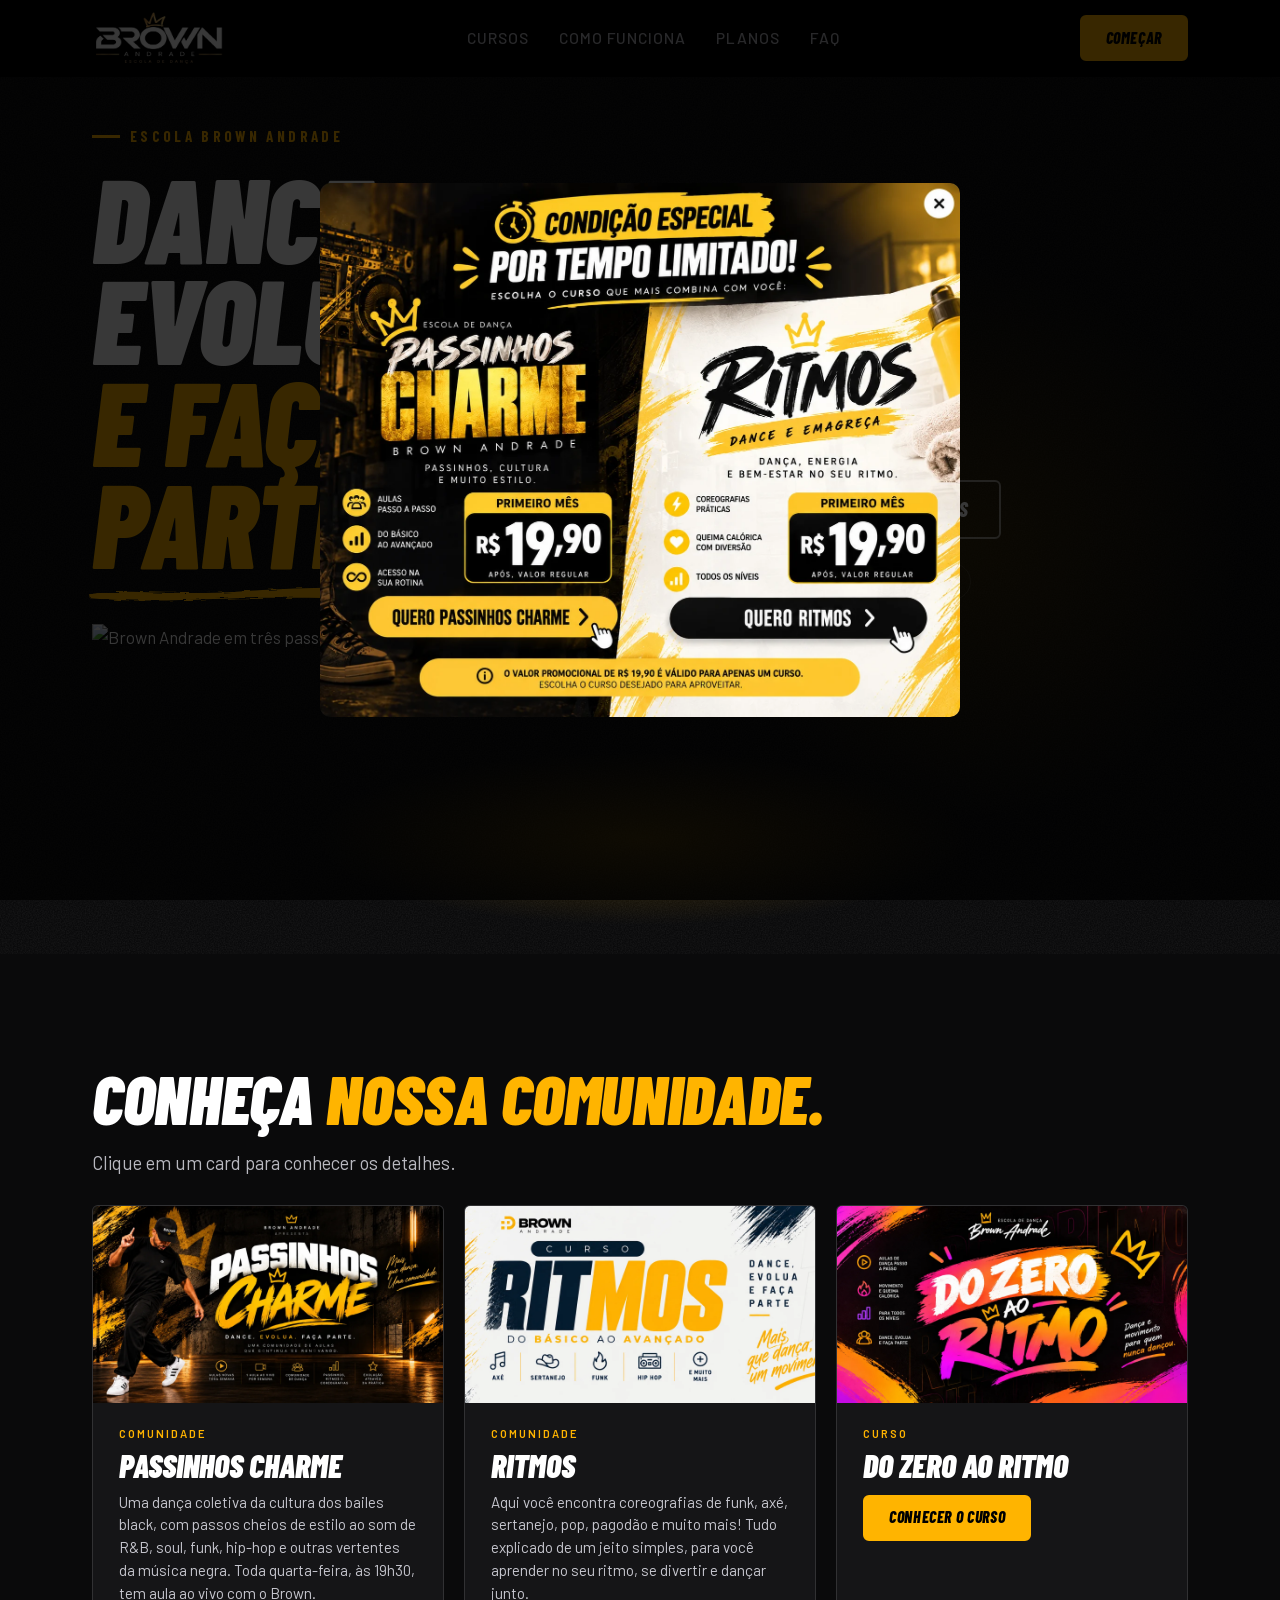
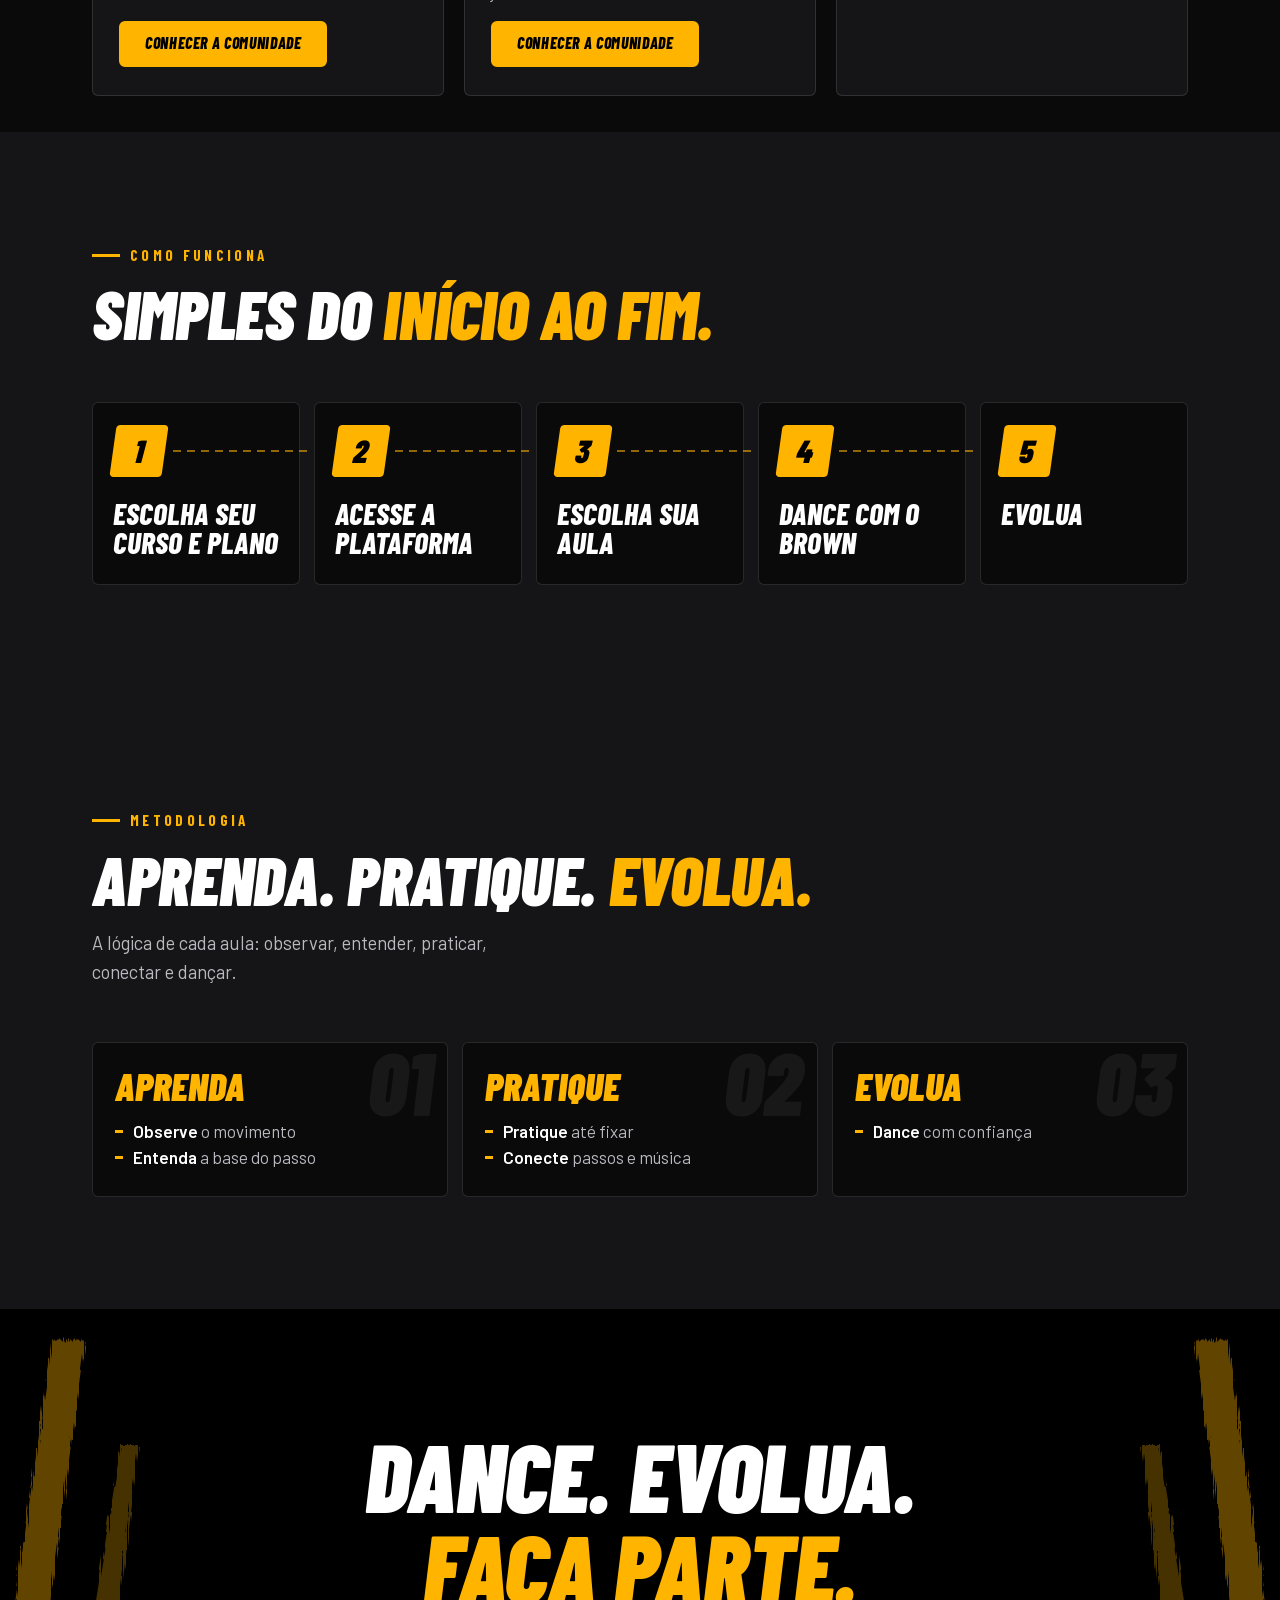
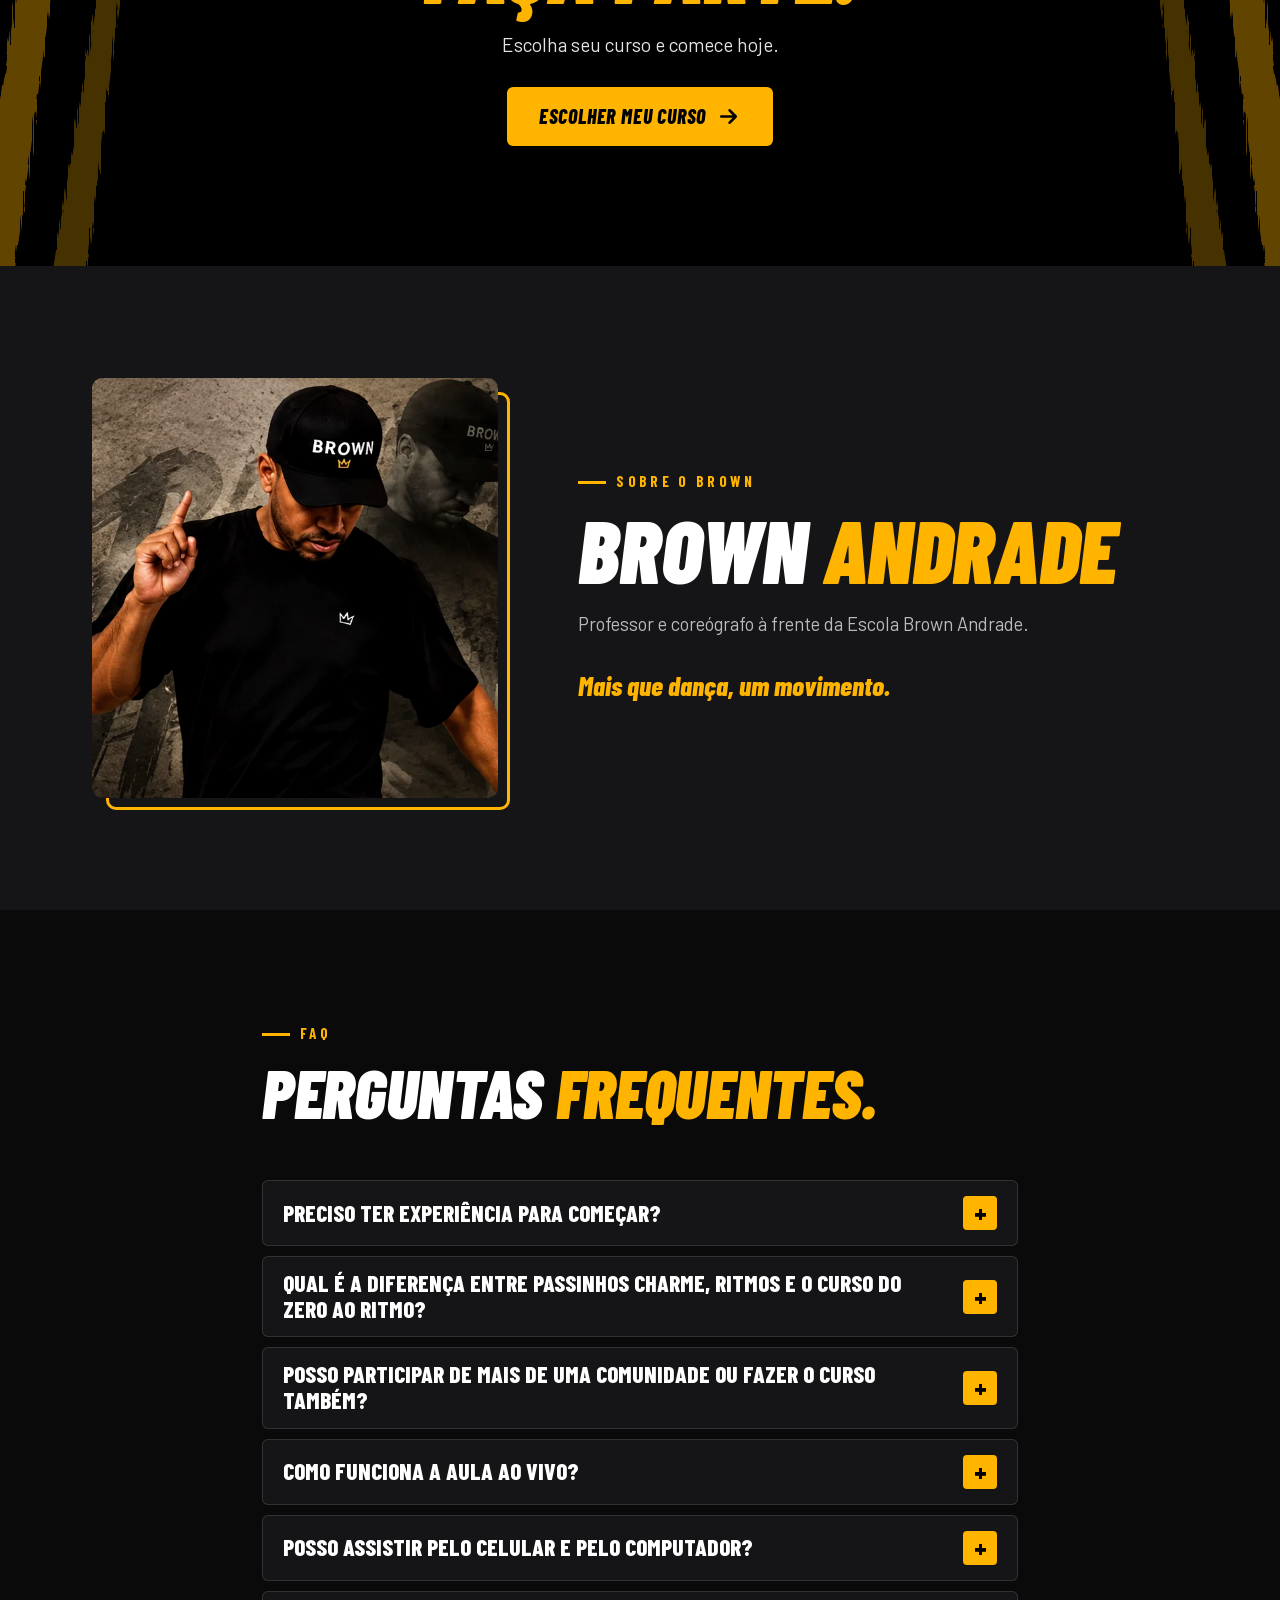
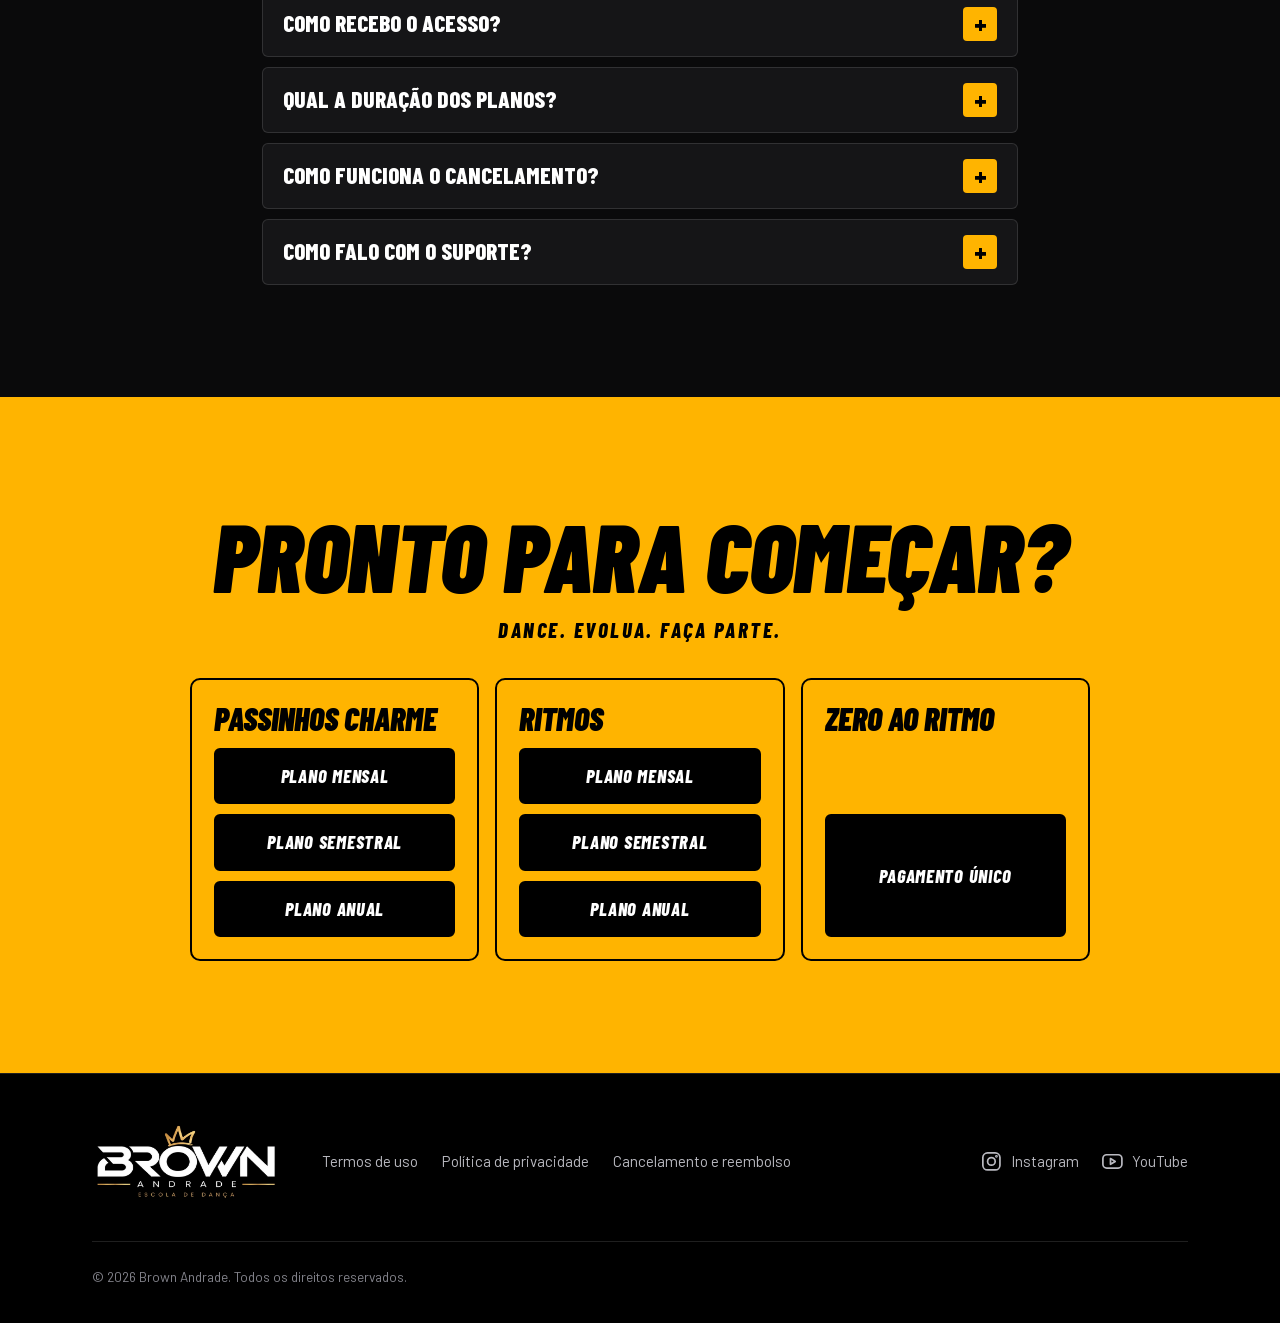
==== commit 9cc6e775: "Adicionar popup de condicao especial na pagina principal Aparece ao entrar, fecha em 10s, no maximo " ====
--- a/index.html
+++ b/index.html
@@ -24,7 +24,7 @@
   <link rel="apple-touch-icon" href="img/apple-touch-icon.png">
   <link rel="preload" href="fonts/BarlowCondensed-900i.woff2" as="font" type="font/woff2" crossorigin>
   <link rel="preload" href="fonts/Barlow-400.woff2" as="font" type="font/woff2" crossorigin>
-  <link rel="preload" href="img/brown-hero.webp" as="image">
+  <link rel="preload" href="img/brown-hero-dance.webp" as="image">
   <link rel="stylesheet" href="css/fonts.css">
   <link rel="stylesheet" href="css/style.css">
   <script>document.documentElement.classList.add("js");</script>
@@ -91,7 +91,7 @@
           </ul>
         </div>
         <div class="hero__photo">
-          <img src="img/brown-hero.webp" alt="Brown Andrade dançando, de boné e camiseta pretos" width="710" height="640" fetchpriority="high">
+          <img src="img/brown-hero-dance.webp" alt="Brown Andrade em três passos de dança, de camiseta azul-marinho" width="2070" height="624" fetchpriority="high">
         </div>
       </div>
     </section>
@@ -142,10 +142,13 @@
       <!-- INTRO CHARME -->
       <section class="sec sec--intro">
         <div class="wrap">
+          <div class="cintro">
           <div class="chead reveal">
             <p class="eyebrow">Comunidade</p>
             <h2>Passinhos <span class="hl">Charme</span></h2>
             <p class="lead">Uma comunidade de dança com passo a passo do básico ao avançado, com o estilo e a atitude do Passinhos Charme.</p>
+          </div>
+          <figure class="cvideo reveal"><iframe data-src="https://www.youtube-nocookie.com/embed/1VTpQNb-0uA?rel=0&enablejsapi=1" title="Vídeo explicativo: Passinhos Charme" allow="autoplay; accelerometer; encrypted-media; gyroscope; picture-in-picture; fullscreen" referrerpolicy="strict-origin-when-cross-origin" allowfullscreen></iframe></figure>
           </div>
           <figure class="cbanner reveal"><img src="img/curso-charme.webp" alt="Passinhos Charme, com Brown Andrade" width="1400" height="788" loading="lazy"></figure>
           <h3 class="path__title reveal">Sua jornada no Charme</h3>
@@ -280,10 +283,13 @@
       <!-- INTRO RITMOS -->
       <section class="sec sec--light sec--intro">
         <div class="wrap">
+          <div class="cintro">
           <div class="chead reveal">
             <p class="eyebrow">Comunidade</p>
             <h2>Rit<span class="hl">mos</span></h2>
             <p class="lead">Uma comunidade de dança com diferentes estilos, passos, combinações e coreografias. Do básico ao avançado.</p>
+          </div>
+          <figure class="cvideo reveal"><iframe data-src="https://www.youtube-nocookie.com/embed/7W9uPtcoI1Y?rel=0&enablejsapi=1" title="Vídeo explicativo: Ritmos" allow="autoplay; accelerometer; encrypted-media; gyroscope; picture-in-picture; fullscreen" referrerpolicy="strict-origin-when-cross-origin" allowfullscreen></iframe></figure>
           </div>
           <figure class="cbanner reveal"><img src="img/curso-ritmos.webp" alt="Curso Ritmos, do básico ao avançado, com Brown Andrade" width="1400" height="539" loading="lazy"></figure>
           <h3 class="path__title reveal">Estilos que você vai dançar</h3>
@@ -418,10 +424,13 @@
       <!-- INTRO DO ZERO AO RITMO -->
       <section class="sec sec--light sec--intro">
         <div class="wrap">
+          <div class="cintro">
           <div class="chead reveal">
             <p class="eyebrow">Curso</p>
             <h2>Do Zero <span class="hl">ao Ritmo</span></h2>
             <p class="lead">O curso para quem nunca dançou: passos iniciais, coreografias e aulas exclusivas de queima calórica.</p>
+          </div>
+          <figure class="cvideo reveal"><iframe data-src="https://www.youtube-nocookie.com/embed/YCN79xdcctc?rel=0&enablejsapi=1" title="Vídeo explicativo: Do Zero ao Ritmo" allow="autoplay; accelerometer; encrypted-media; gyroscope; picture-in-picture; fullscreen" referrerpolicy="strict-origin-when-cross-origin" allowfullscreen></iframe></figure>
           </div>
           <figure class="cbanner reveal"><img src="img/curso-zeroaoritmo.webp" alt="Curso Do Zero ao Ritmo, para iniciantes, com Brown Andrade" width="1400" height="788" loading="lazy"></figure>
           <h3 class="path__title reveal">Sua jornada no Zero ao Ritmo</h3>
@@ -662,6 +671,15 @@
 
   <div class="toast" role="status" aria-live="polite" hidden></div>
 
+  <dialog class="promo" aria-label="Condição especial por tempo limitado">
+    <div class="promo__box">
+      <img src="img/popup-promo.webp" alt="Condição especial por tempo limitado: primeiro mês por R$ 19,90 em Passinhos Charme ou Ritmos. O valor promocional é válido para apenas um curso." width="1374" height="1145" loading="lazy">
+      <a class="promo__cta promo__cta--charme" data-promo="charme" href="#cursos"><span class="sr">Quero Passinhos Charme</span></a>
+      <a class="promo__cta promo__cta--ritmos" data-promo="ritmos" href="#cursos"><span class="sr">Quero Ritmos</span></a>
+      <button class="promo__close" type="button" aria-label="Fechar"></button>
+    </div>
+  </dialog>
+
   <script src="js/config.js"></script>
   <script src="js/main.js"></script>
 </body>
--- a/css/style.css
+++ b/css/style.css
@@ -176,12 +176,26 @@
 .hero__cta { display: grid; gap: 12px; margin-top: 26px; }
 .chips { display: flex; flex-wrap: wrap; gap: 8px 10px; margin-top: 24px; }
 .chips li { font-size: .92rem; font-weight: 500; letter-spacing: .04em; padding: 6px 14px; border: 1px solid var(--line); border-radius: 999px; color: var(--muted); }
-.hero__photo { position: relative; margin-top: 8px; margin-inline: calc(var(--gutter) * -1); align-self: end; }
-.hero__photo img {
-  width: 100%; max-width: 560px; margin-inline: auto;
-  -webkit-mask-image: linear-gradient(to bottom, transparent 0, #000 22%, #000 70%, transparent 100%);
-          mask-image: linear-gradient(to bottom, transparent 0, #000 22%, #000 70%, transparent 100%);
-}
+.hero__photo { position: relative; margin-top: 16px; margin-inline: calc(var(--gutter) * -1); align-self: end; }
+.hero__photo::before {
+  content: ""; position: absolute; z-index: -1; left: 10%; right: 10%; bottom: 0; height: 70%;
+  background: radial-gradient(closest-side, rgba(255, 180, 0, .22), transparent 75%);
+  pointer-events: none;
+}
+.hero__photo img { width: 100%; max-width: 1100px; height: auto; margin-inline: auto; display: block; }
+
+/* ---------- Popup promocional ---------- */
+.promo { border: 0; padding: 0; background: transparent; max-width: none; max-height: none; overflow: visible; margin: auto; }
+.promo:focus { outline: none; }
+.promo::backdrop { background: rgba(0, 0, 0, .78); }
+.promo__box { position: relative; width: min(94vw, 640px, calc(88svh * 1374 / 1145)); }
+.promo__box img { display: block; width: 100%; height: auto; border-radius: 10px; }
+.promo__cta, .promo__close { position: absolute; display: block; }
+.promo__cta { height: 7.7%; border-radius: 999px; top: 77.5%; }
+.promo__cta--charme { left: 7.6%; width: 39%; }
+.promo__cta--ritmos { left: 54.7%; width: 40.2%; }
+.promo__cta:focus-visible, .promo__close:focus-visible { outline: 3px solid var(--yellow); outline-offset: 3px; }
+.promo__close { top: 0; right: 0; width: 6.6%; aspect-ratio: 1; border: 0; border-radius: 50%; background: transparent; cursor: pointer; }
 
 /* ---------- Seções ---------- */
 .sec { position: relative; padding-block: 72px; }
@@ -374,17 +388,17 @@
   .sec { padding-block: 112px; }
   .sec__head { margin-bottom: 56px; }
 
-  .hero__in { grid-template-columns: 1.1fr .9fr; align-items: center; padding-top: 0; gap: 20px; min-height: min(calc(100svh - var(--header-h)), 820px); }
-  .hero__text { padding-block: 56px; }
-  .hero__sub { font-size: 1.35rem; }
-  .hero__photo { margin: 0; align-self: stretch; display: flex; align-items: flex-end; justify-content: flex-end; }
-  .hero__photo img {
-    max-width: none; width: 122%; height: 100%; max-height: 780px; margin: 0 -8% 0 -6%; object-fit: cover; object-position: 25% 0;
-    -webkit-mask-image: linear-gradient(to right, transparent 0, #000 24%, #000 80%, transparent 100%), linear-gradient(to bottom, transparent 0, #000 14%, #000 82%, transparent 100%);
-    -webkit-mask-composite: source-in;
-            mask-image: linear-gradient(to right, transparent 0, #000 24%, #000 80%, transparent 100%), linear-gradient(to bottom, transparent 0, #000 14%, #000 82%, transparent 100%);
-            mask-composite: intersect;
+  .hero__in { padding-top: 0; gap: 0; }
+  .hero__text {
+    display: grid; grid-template-columns: auto 1fr; grid-template-rows: auto 1fr auto auto; column-gap: 72px;
+    align-items: start; padding-block: 48px 0;
   }
+  .hero__text .eyebrow { grid-column: 1; grid-row: 1; }
+  .hero__title { grid-column: 1; grid-row: 2 / 5; }
+  .hero__sub { grid-column: 2; grid-row: 2; align-self: end; margin-top: 0; font-size: 1.35rem; max-width: 36ch; }
+  .hero__cta { grid-column: 2; grid-row: 3; }
+  .chips { grid-column: 2; grid-row: 4; align-self: start; }
+  .hero__photo { margin: 24px 0 0; }
 
   .feats--4 { grid-template-columns: repeat(4, 1fr); }
   .feats--3 { display: flex; flex-wrap: wrap; justify-content: center; }
@@ -511,3 +525,13 @@
   .cta-row { margin-top: 44px; }
   .final__btns { grid-template-columns: repeat(3, 1fr); }
 }
+
+/* Vídeo explicativo de cada curso */
+.cintro { display: grid; gap: 28px; align-items: center; }
+.cvideo { margin: 0; aspect-ratio: 16 / 9; border-radius: 10px; overflow: hidden; border: 1px solid var(--line); background: #000; }
+.sec--light .cvideo { border-color: rgba(0, 0, 0, .12); }
+.cvideo iframe { display: block; width: 100%; height: 100%; border: 0; }
+@media (min-width: 960px) {
+  .cintro { grid-template-columns: minmax(0, 1fr) minmax(0, 1fr); gap: 56px; }
+  .cintro .chead { max-width: none; }
+}
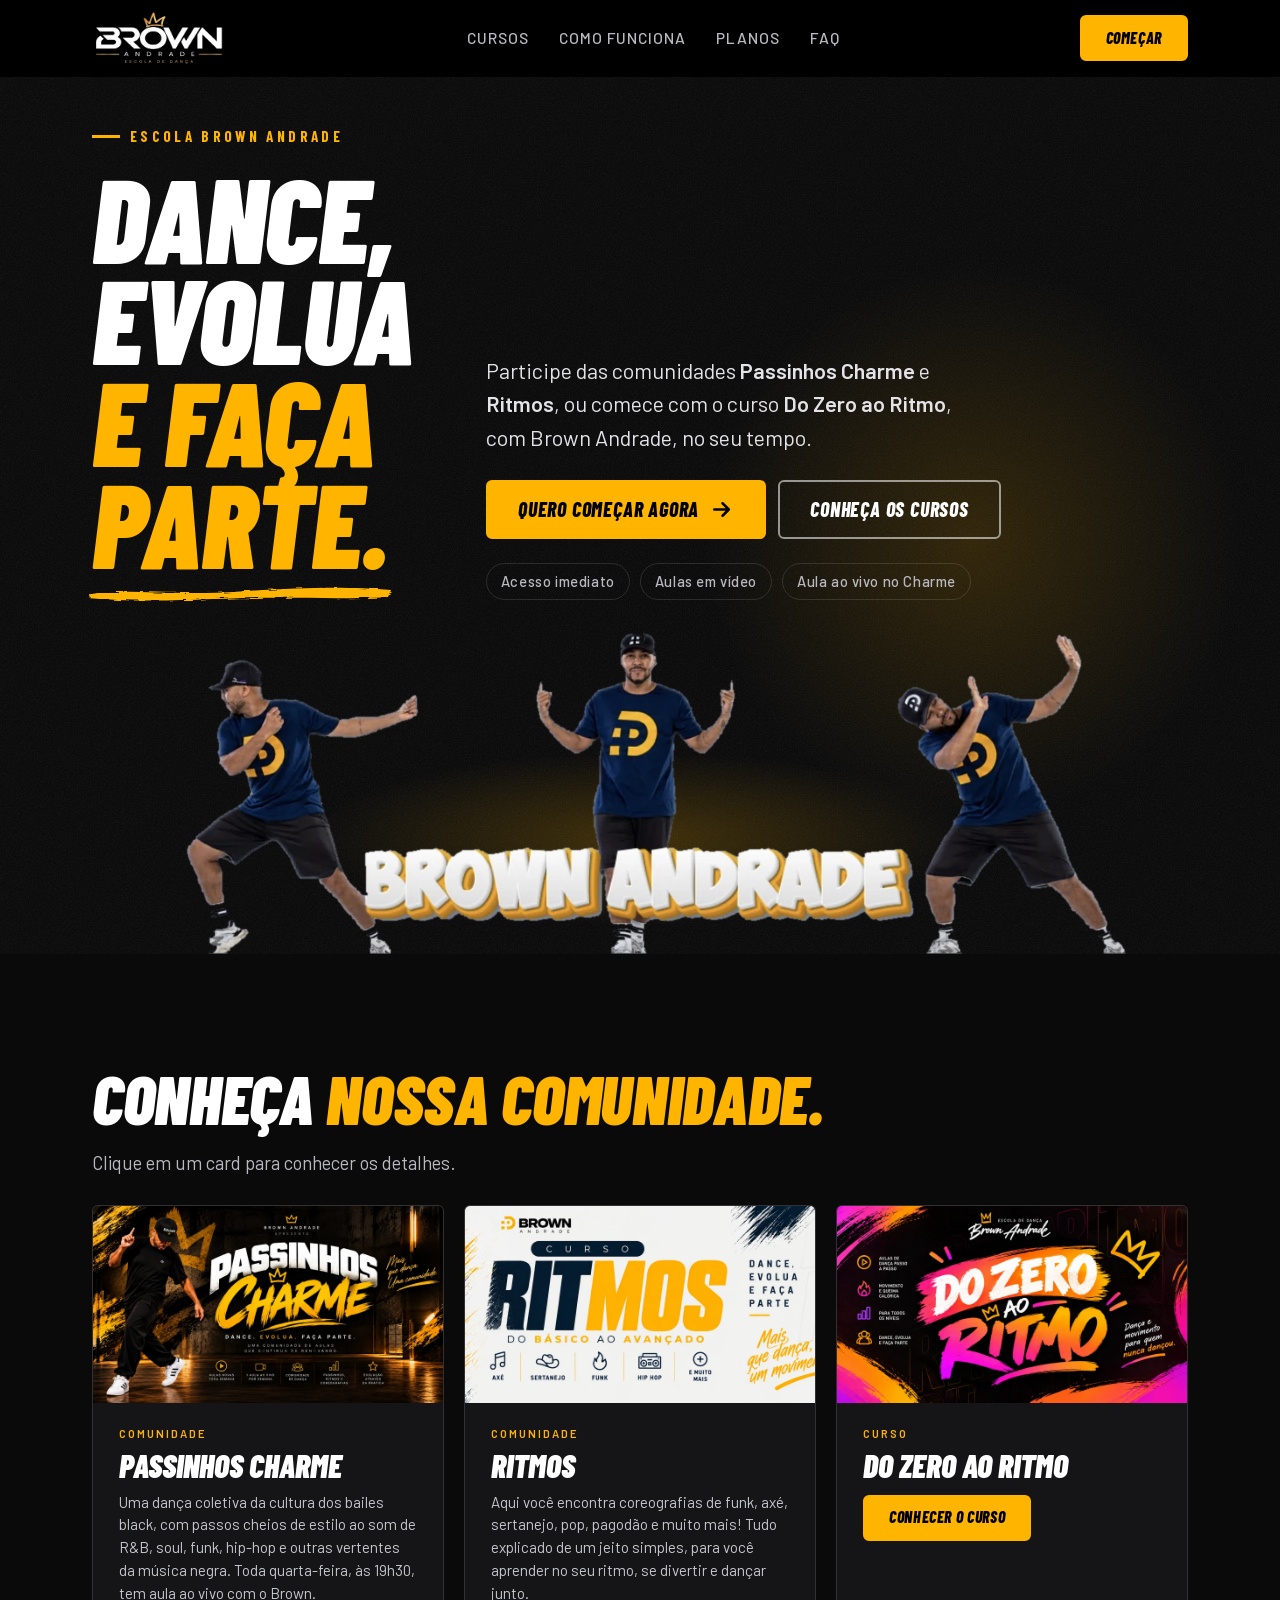
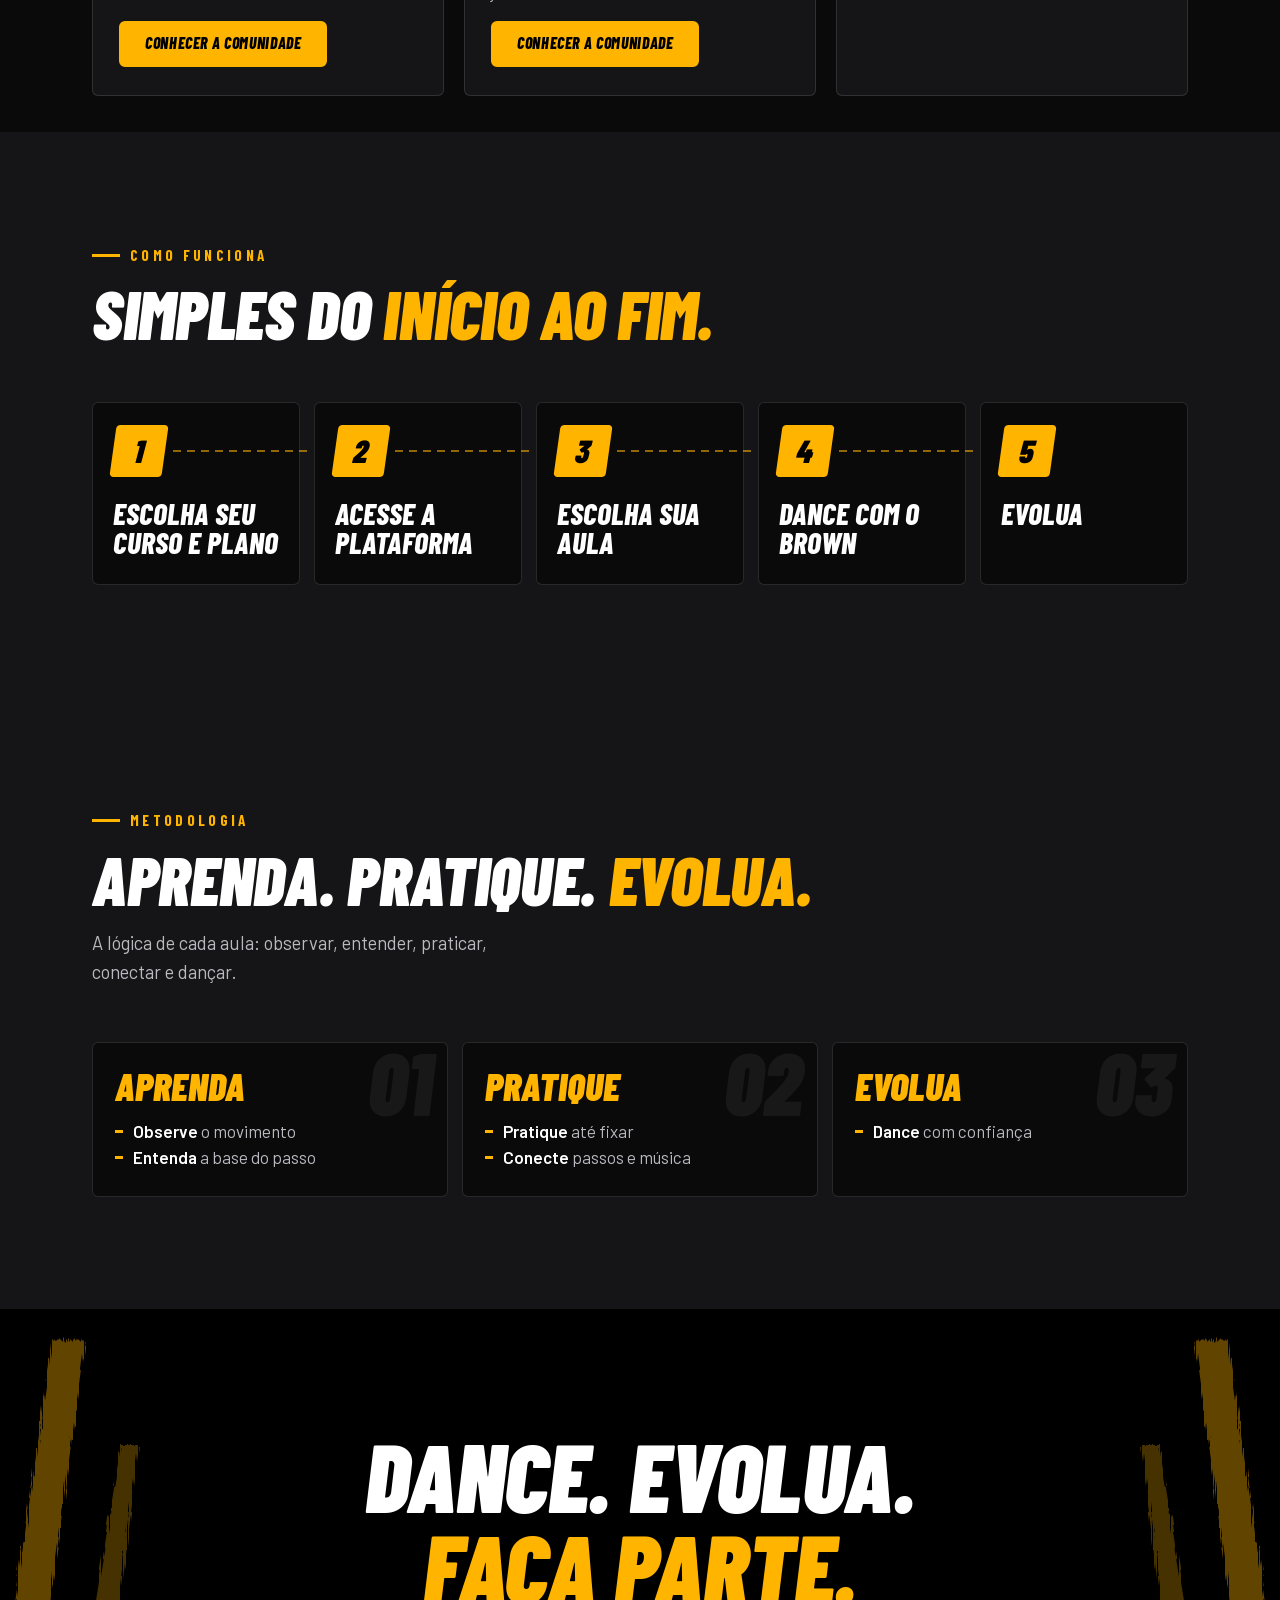
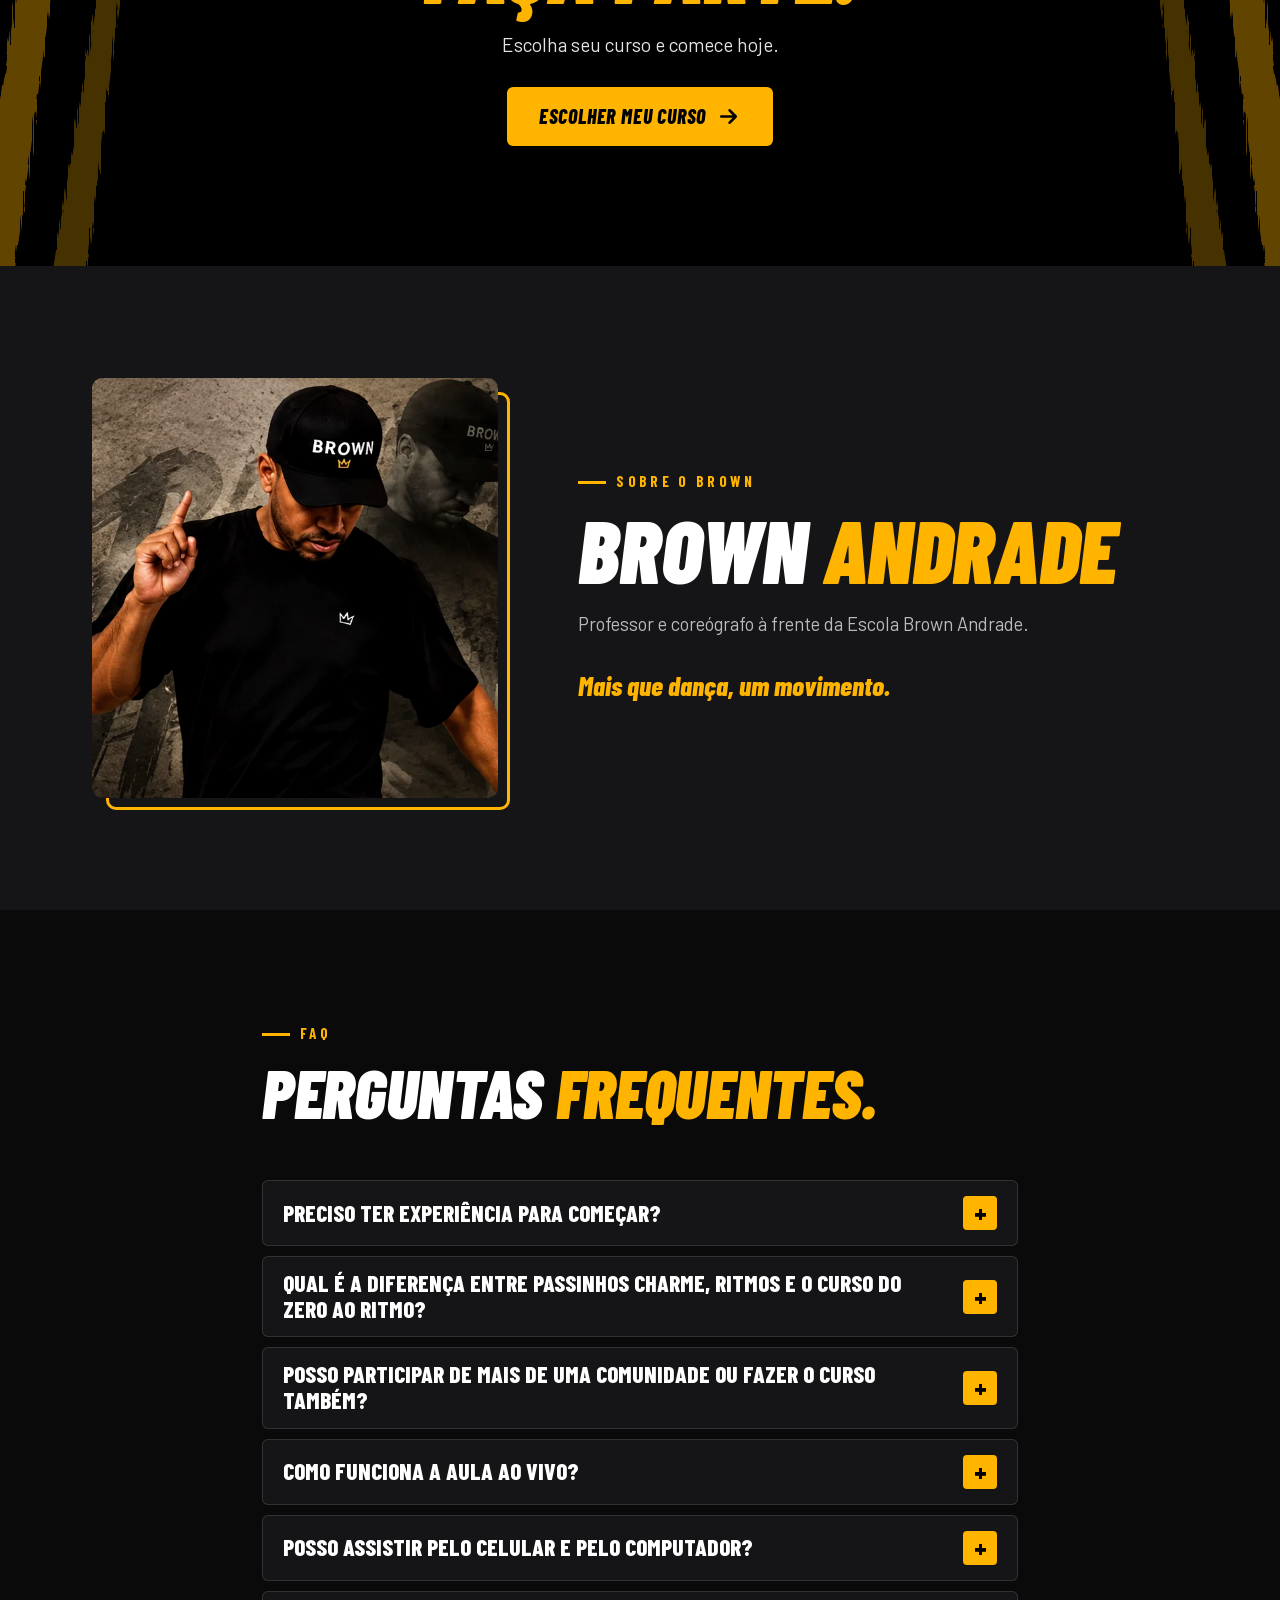
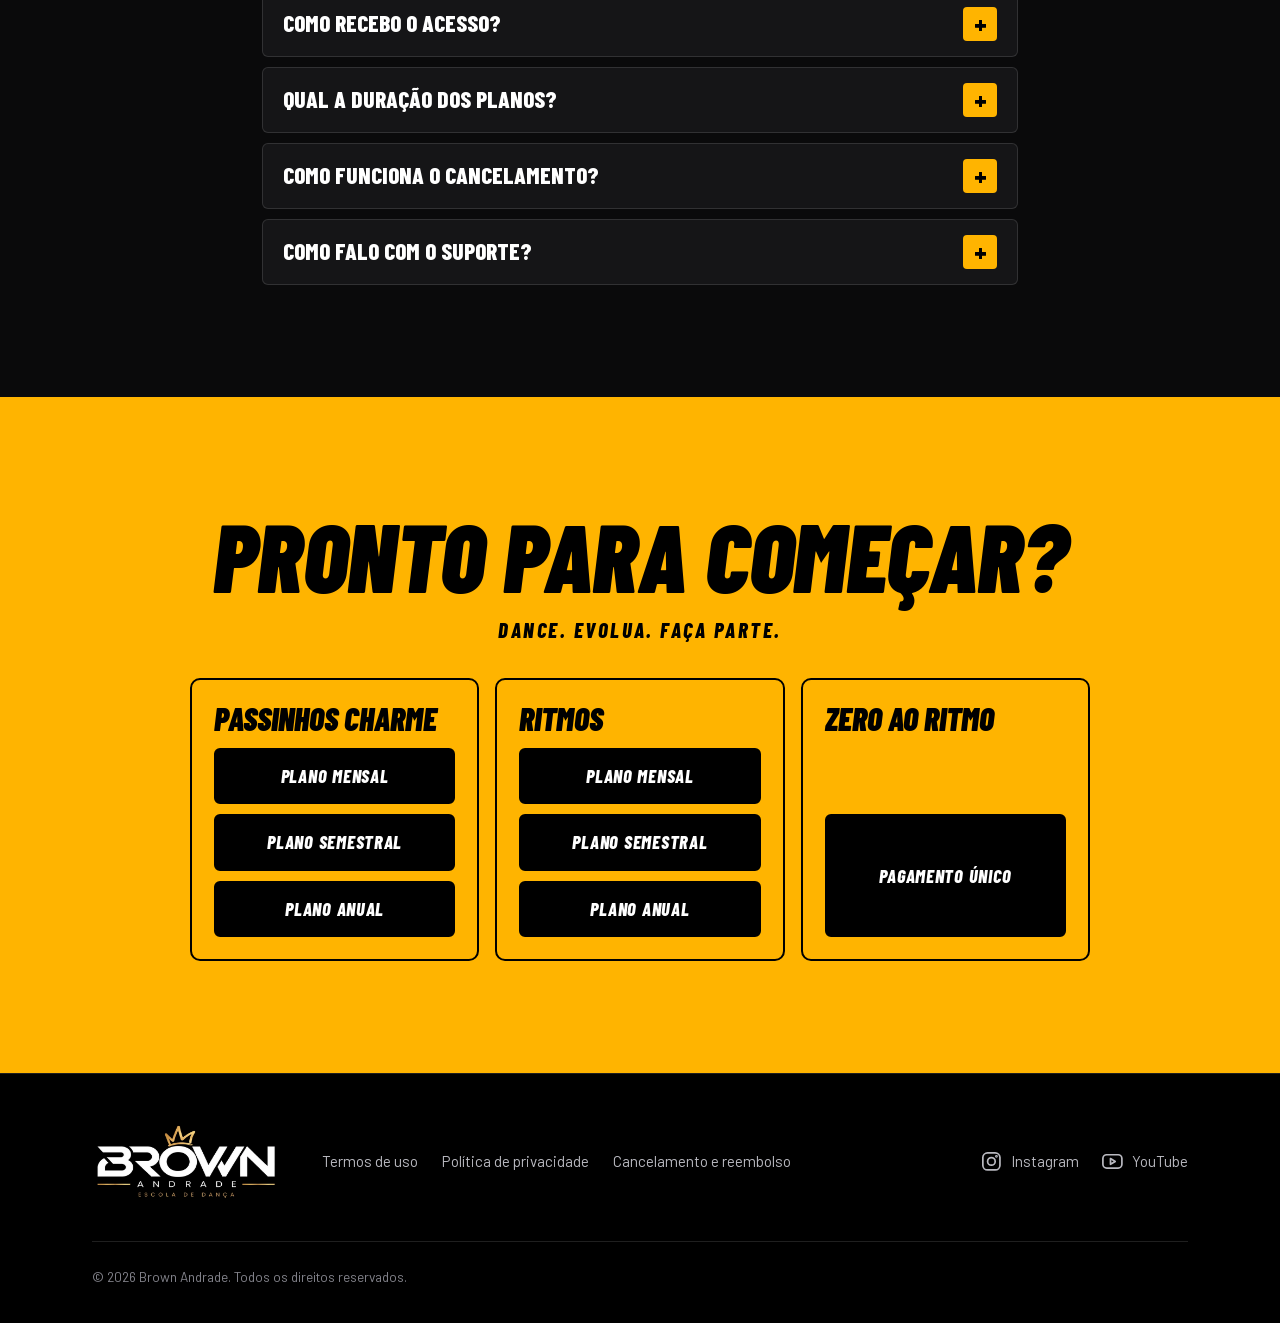
==== commit 66420953: "Trocar imagem do bloco 1 por faixa com passos de danca Co-Authored-By: Claude Sonnet 5.5 <noreply@an" ====
--- a/index.html
+++ b/index.html
@@ -671,15 +671,6 @@
 
   <div class="toast" role="status" aria-live="polite" hidden></div>
 
-  <dialog class="promo" aria-label="Condição especial por tempo limitado">
-    <div class="promo__box">
-      <img src="img/popup-promo.webp" alt="Condição especial por tempo limitado: primeiro mês por R$ 19,90 em Passinhos Charme ou Ritmos. O valor promocional é válido para apenas um curso." width="1374" height="1145" loading="lazy">
-      <a class="promo__cta promo__cta--charme" data-promo="charme" href="#cursos"><span class="sr">Quero Passinhos Charme</span></a>
-      <a class="promo__cta promo__cta--ritmos" data-promo="ritmos" href="#cursos"><span class="sr">Quero Ritmos</span></a>
-      <button class="promo__close" type="button" aria-label="Fechar"></button>
-    </div>
-  </dialog>
-
   <script src="js/config.js"></script>
   <script src="js/main.js"></script>
 </body>
--- a/css/style.css
+++ b/css/style.css
@@ -184,19 +184,6 @@
 }
 .hero__photo img { width: 100%; max-width: 1100px; height: auto; margin-inline: auto; display: block; }
 
-/* ---------- Popup promocional ---------- */
-.promo { border: 0; padding: 0; background: transparent; max-width: none; max-height: none; overflow: visible; margin: auto; }
-.promo:focus { outline: none; }
-.promo::backdrop { background: rgba(0, 0, 0, .78); }
-.promo__box { position: relative; width: min(94vw, 640px, calc(88svh * 1374 / 1145)); }
-.promo__box img { display: block; width: 100%; height: auto; border-radius: 10px; }
-.promo__cta, .promo__close { position: absolute; display: block; }
-.promo__cta { height: 7.7%; border-radius: 999px; top: 77.5%; }
-.promo__cta--charme { left: 7.6%; width: 39%; }
-.promo__cta--ritmos { left: 54.7%; width: 40.2%; }
-.promo__cta:focus-visible, .promo__close:focus-visible { outline: 3px solid var(--yellow); outline-offset: 3px; }
-.promo__close { top: 0; right: 0; width: 6.6%; aspect-ratio: 1; border: 0; border-radius: 50%; background: transparent; cursor: pointer; }
-
 /* ---------- Seções ---------- */
 .sec { position: relative; padding-block: 72px; }
 .sec--graphite { background: var(--graphite); }
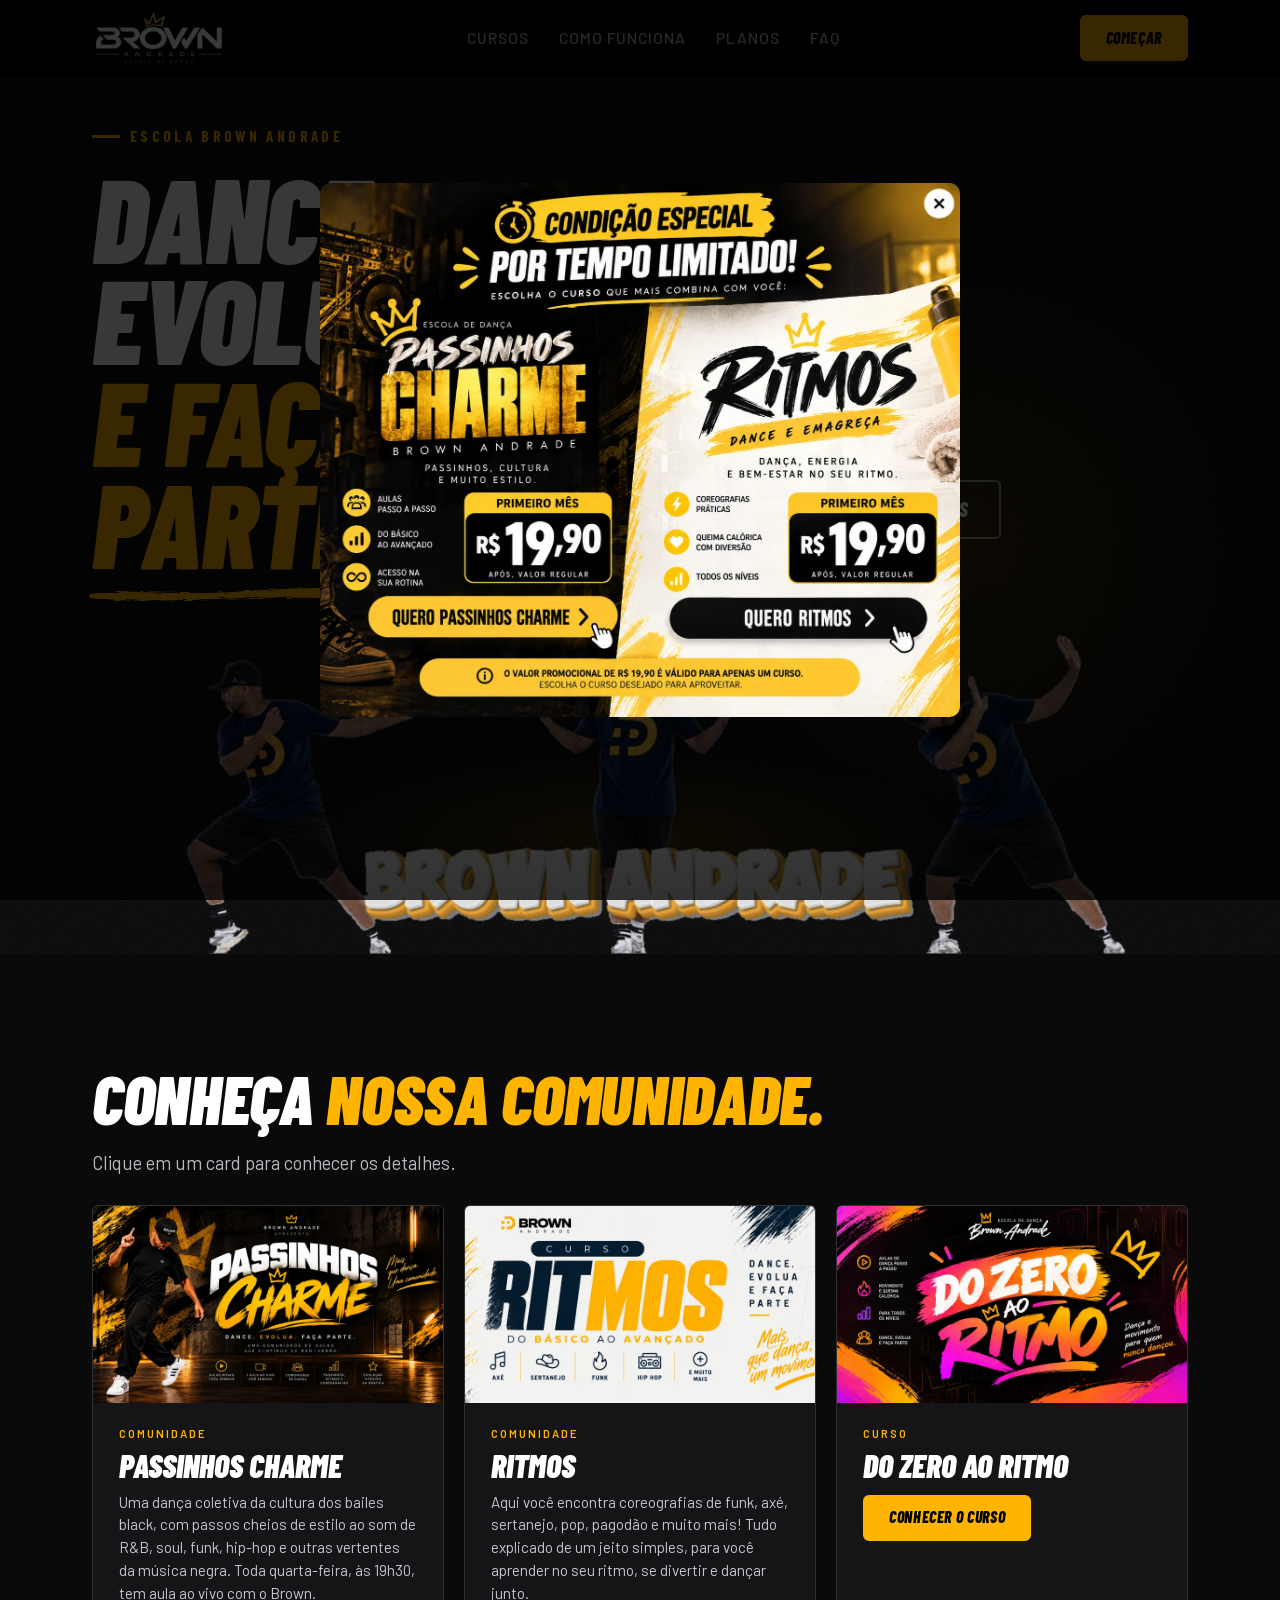
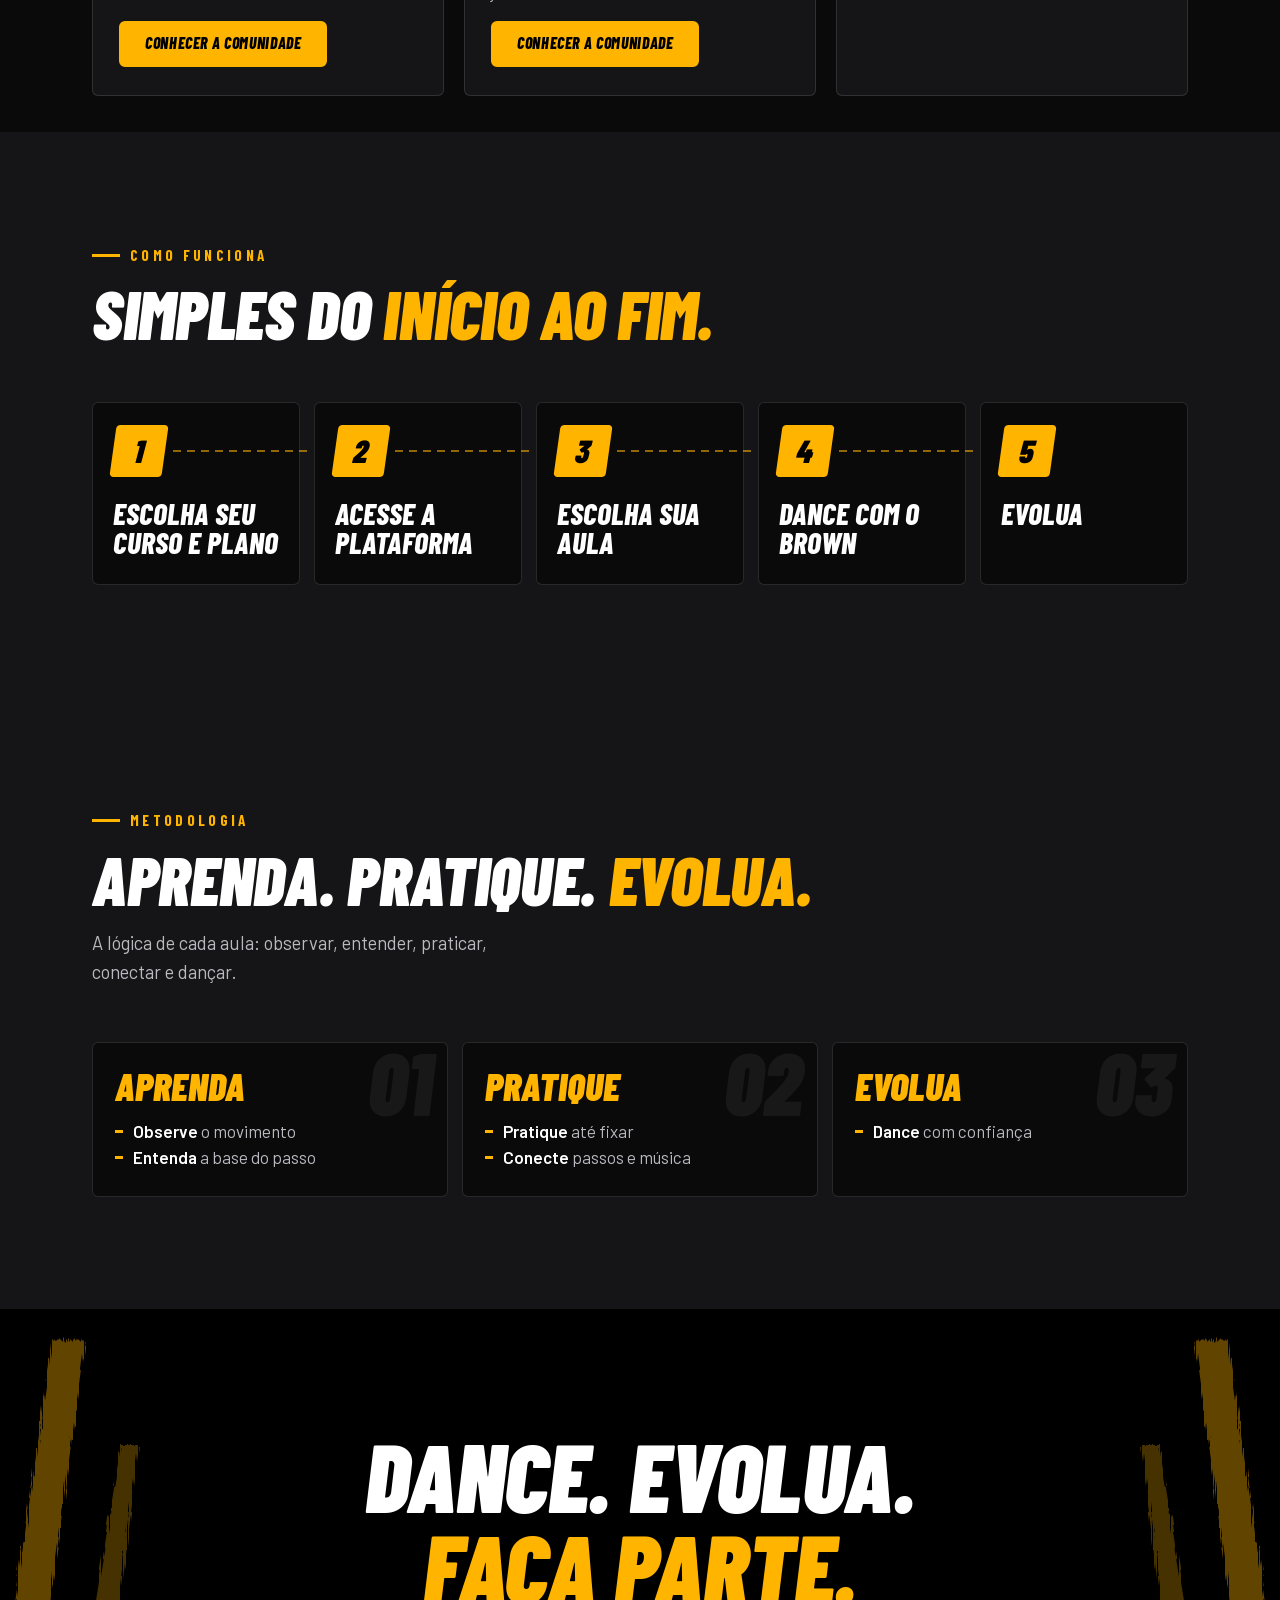
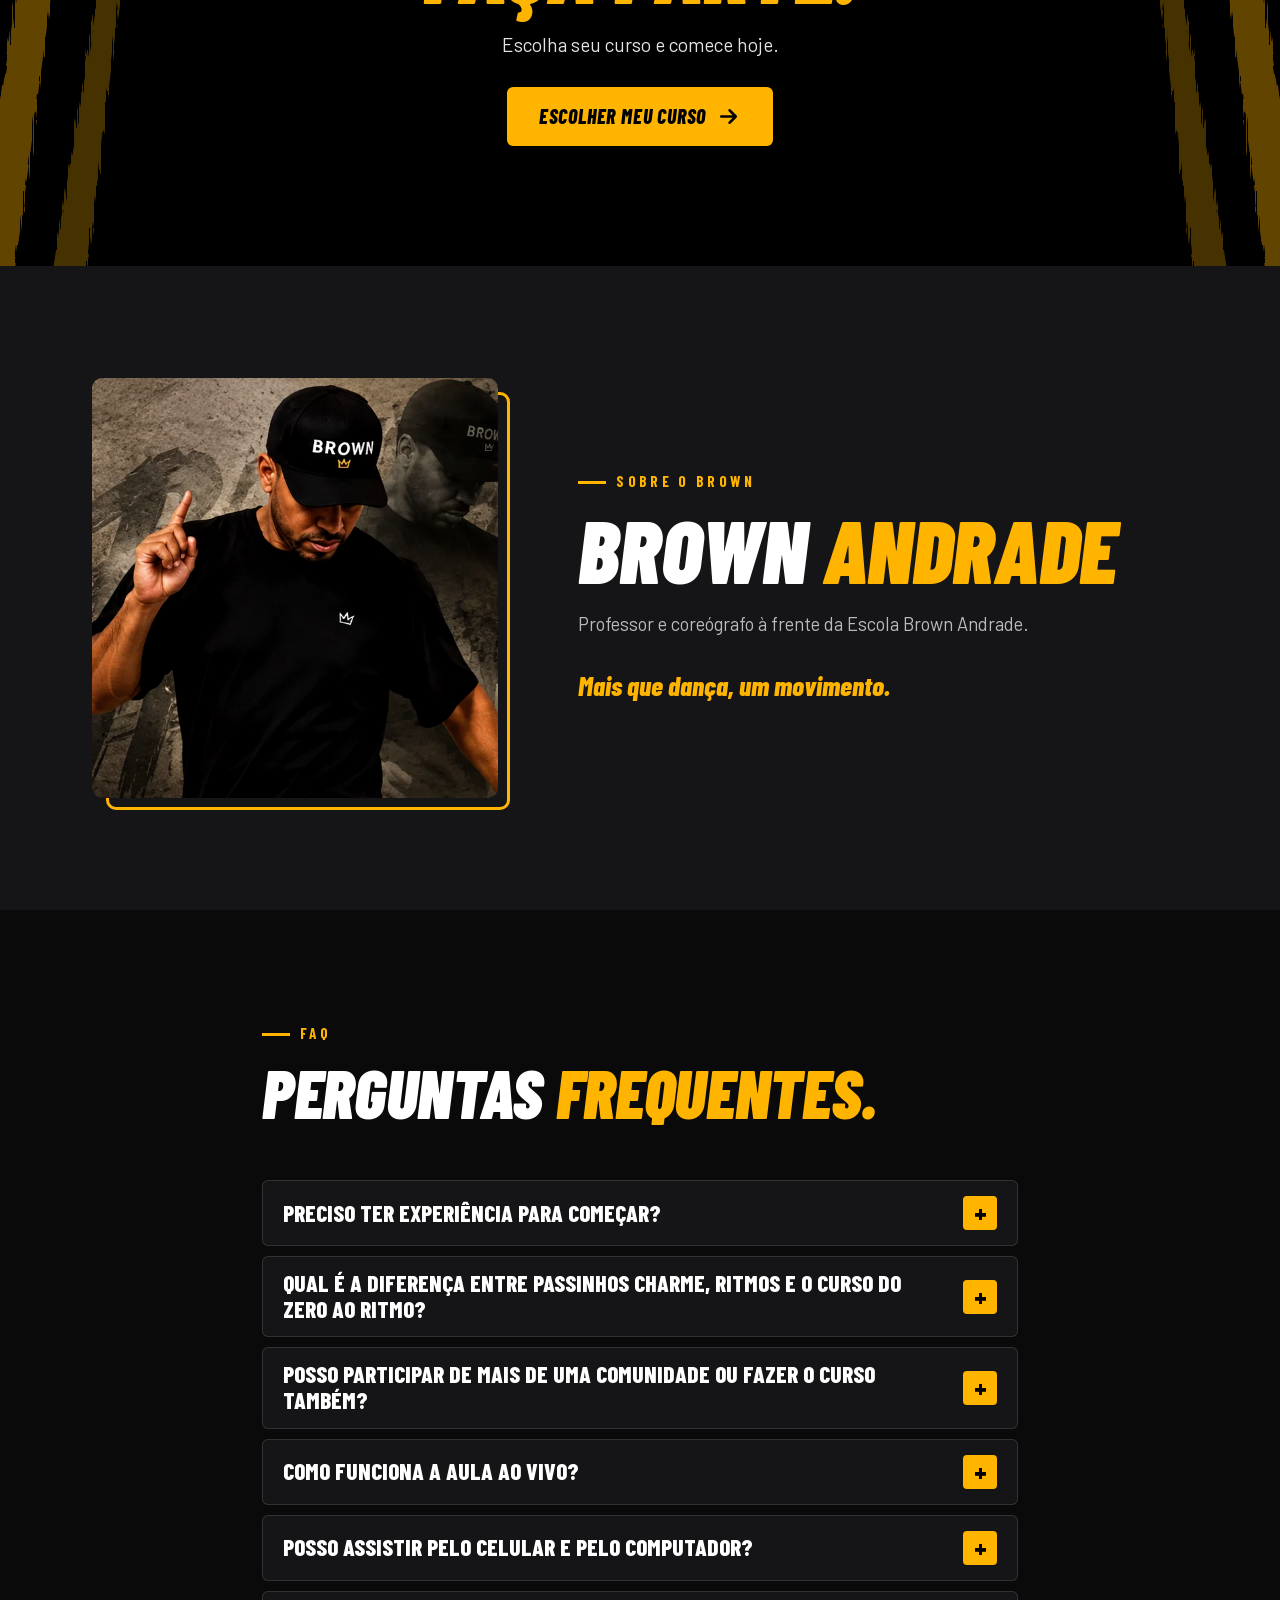
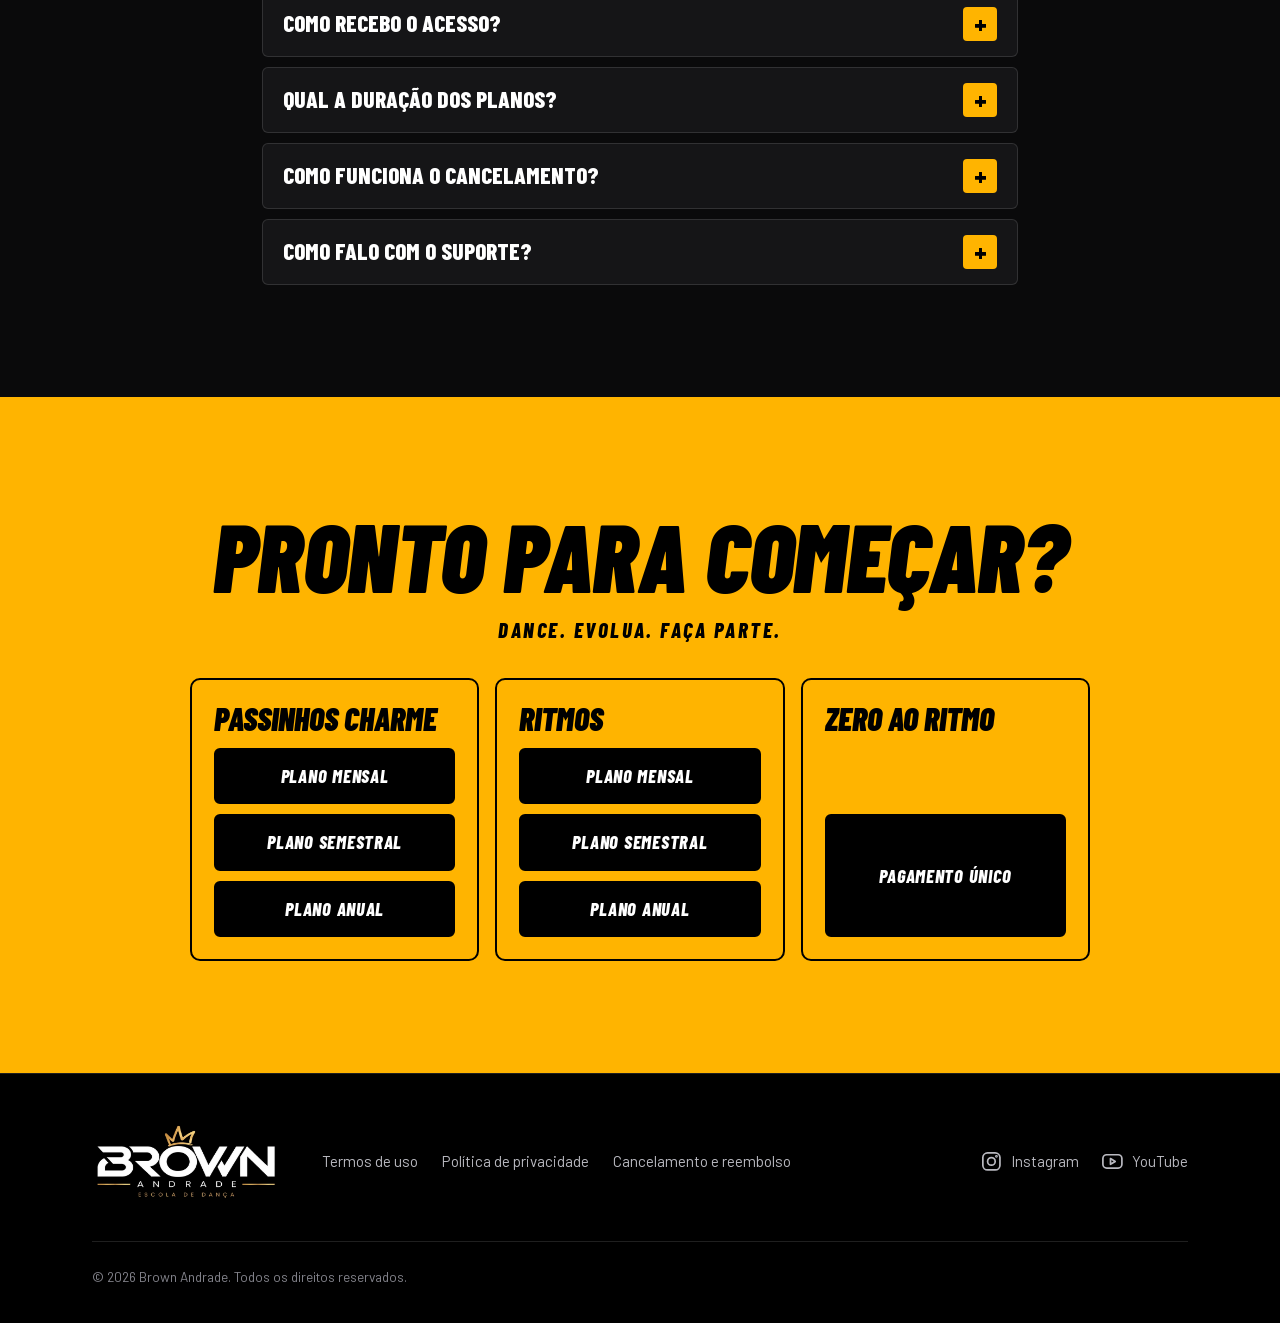
==== commit f302071b: "Merge branch 'dev' Co-Authored-By: Claude Sonnet 5.5 <noreply@anthropic.com>" ====
--- a/index.html
+++ b/index.html
@@ -671,6 +671,15 @@
 
   <div class="toast" role="status" aria-live="polite" hidden></div>
 
+  <dialog class="promo" aria-label="Condição especial por tempo limitado">
+    <div class="promo__box">
+      <img src="img/popup-promo.webp" alt="Condição especial por tempo limitado: primeiro mês por R$ 19,90 em Passinhos Charme ou Ritmos. O valor promocional é válido para apenas um curso." width="1374" height="1145" loading="lazy">
+      <a class="promo__cta promo__cta--charme" data-promo="charme" href="#cursos"><span class="sr">Quero Passinhos Charme</span></a>
+      <a class="promo__cta promo__cta--ritmos" data-promo="ritmos" href="#cursos"><span class="sr">Quero Ritmos</span></a>
+      <button class="promo__close" type="button" aria-label="Fechar"></button>
+    </div>
+  </dialog>
+
   <script src="js/config.js"></script>
   <script src="js/main.js"></script>
 </body>
--- a/css/style.css
+++ b/css/style.css
@@ -184,6 +184,19 @@
 }
 .hero__photo img { width: 100%; max-width: 1100px; height: auto; margin-inline: auto; display: block; }
 
+/* ---------- Popup promocional ---------- */
+.promo { border: 0; padding: 0; background: transparent; max-width: none; max-height: none; overflow: visible; margin: auto; }
+.promo:focus { outline: none; }
+.promo::backdrop { background: rgba(0, 0, 0, .78); }
+.promo__box { position: relative; width: min(94vw, 640px, calc(88svh * 1374 / 1145)); }
+.promo__box img { display: block; width: 100%; height: auto; border-radius: 10px; }
+.promo__cta, .promo__close { position: absolute; display: block; }
+.promo__cta { height: 7.7%; border-radius: 999px; top: 77.5%; }
+.promo__cta--charme { left: 7.6%; width: 39%; }
+.promo__cta--ritmos { left: 54.7%; width: 40.2%; }
+.promo__cta:focus-visible, .promo__close:focus-visible { outline: 3px solid var(--yellow); outline-offset: 3px; }
+.promo__close { top: 0; right: 0; width: 6.6%; aspect-ratio: 1; border: 0; border-radius: 50%; background: transparent; cursor: pointer; }
+
 /* ---------- Seções ---------- */
 .sec { position: relative; padding-block: 72px; }
 .sec--graphite { background: var(--graphite); }
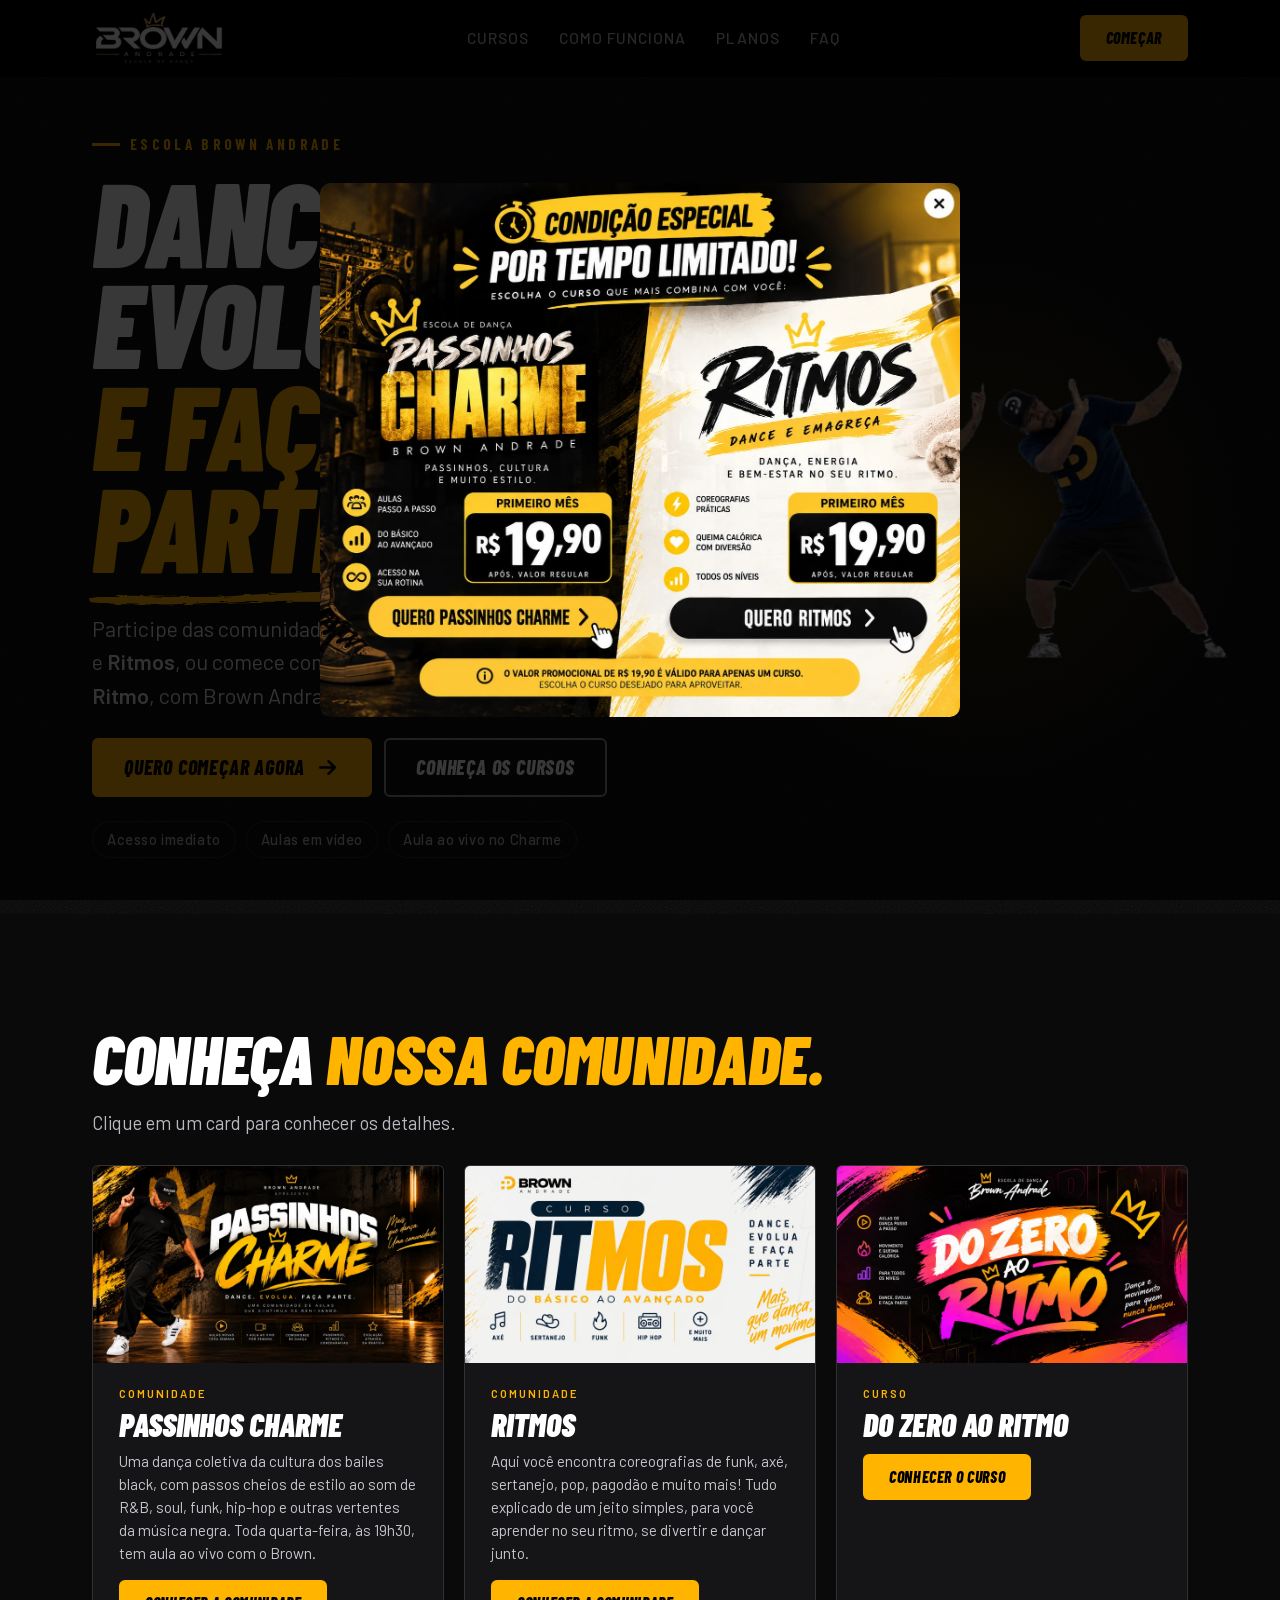
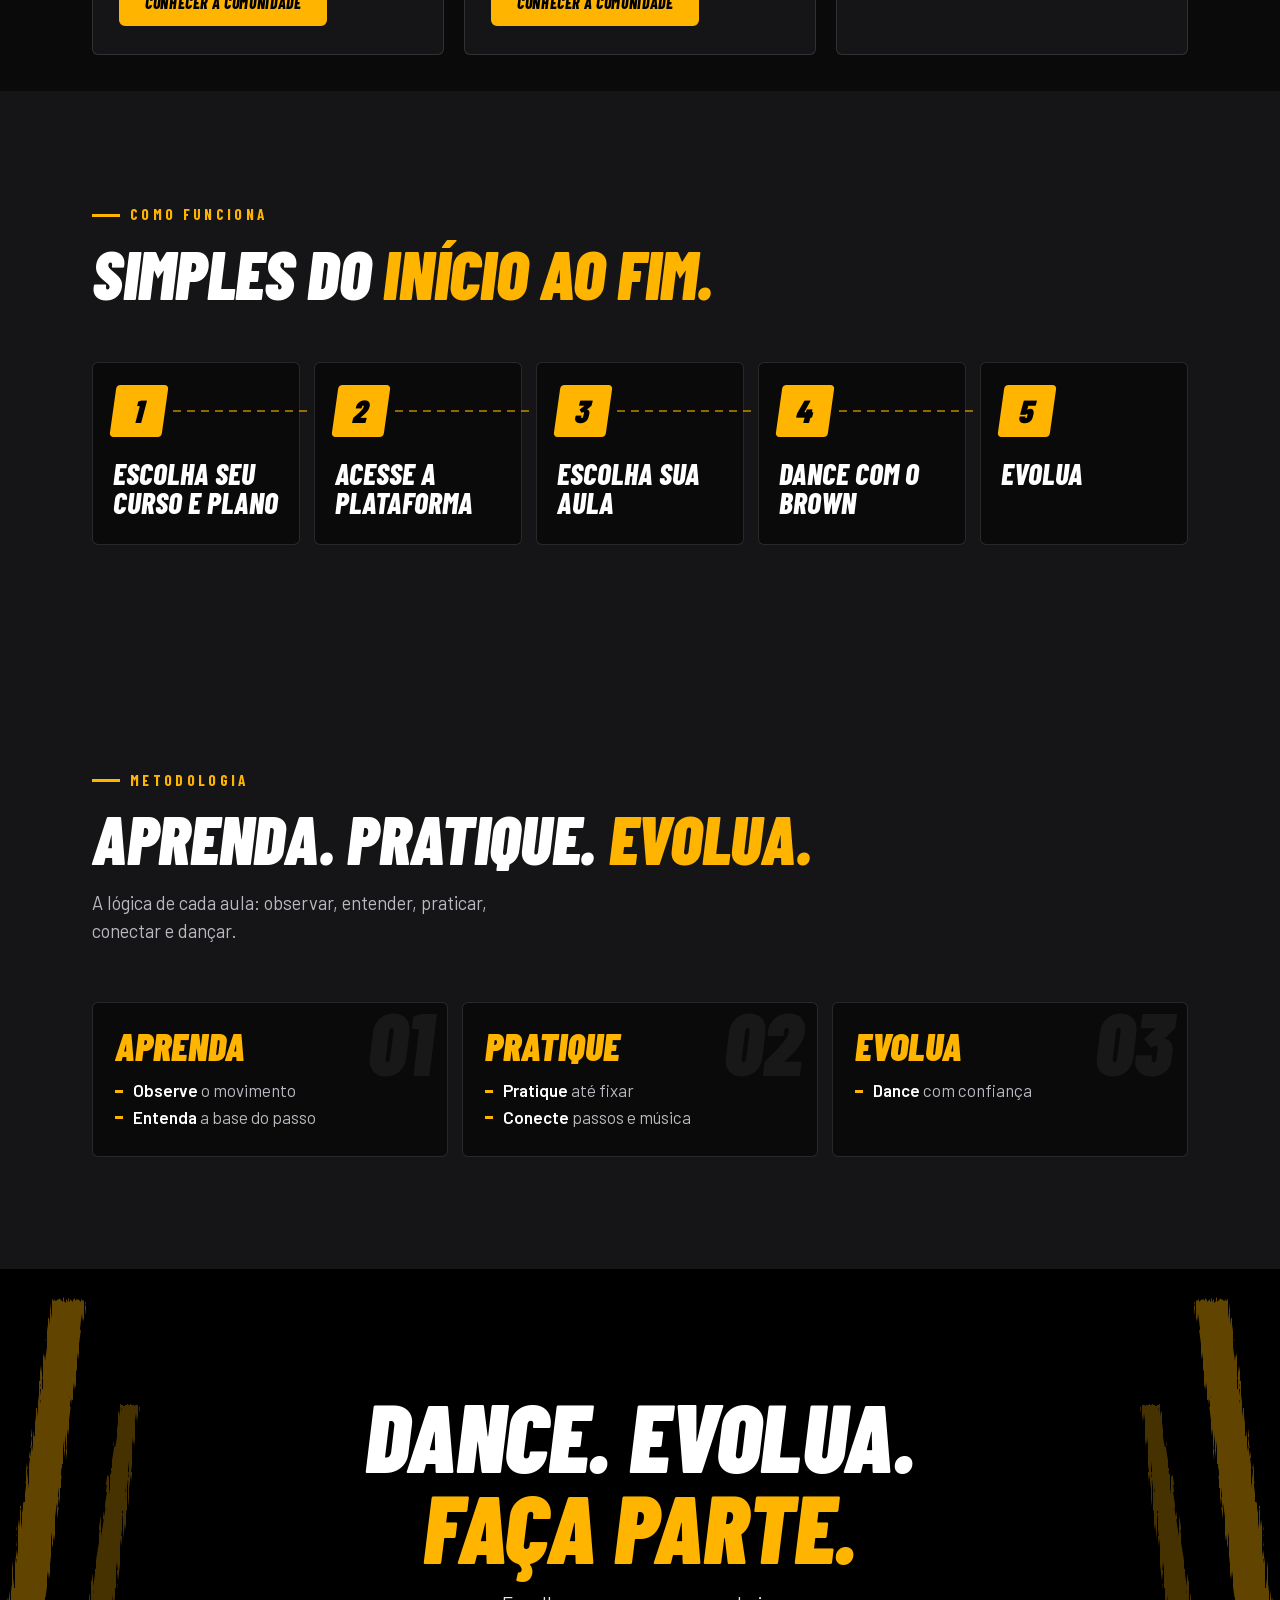
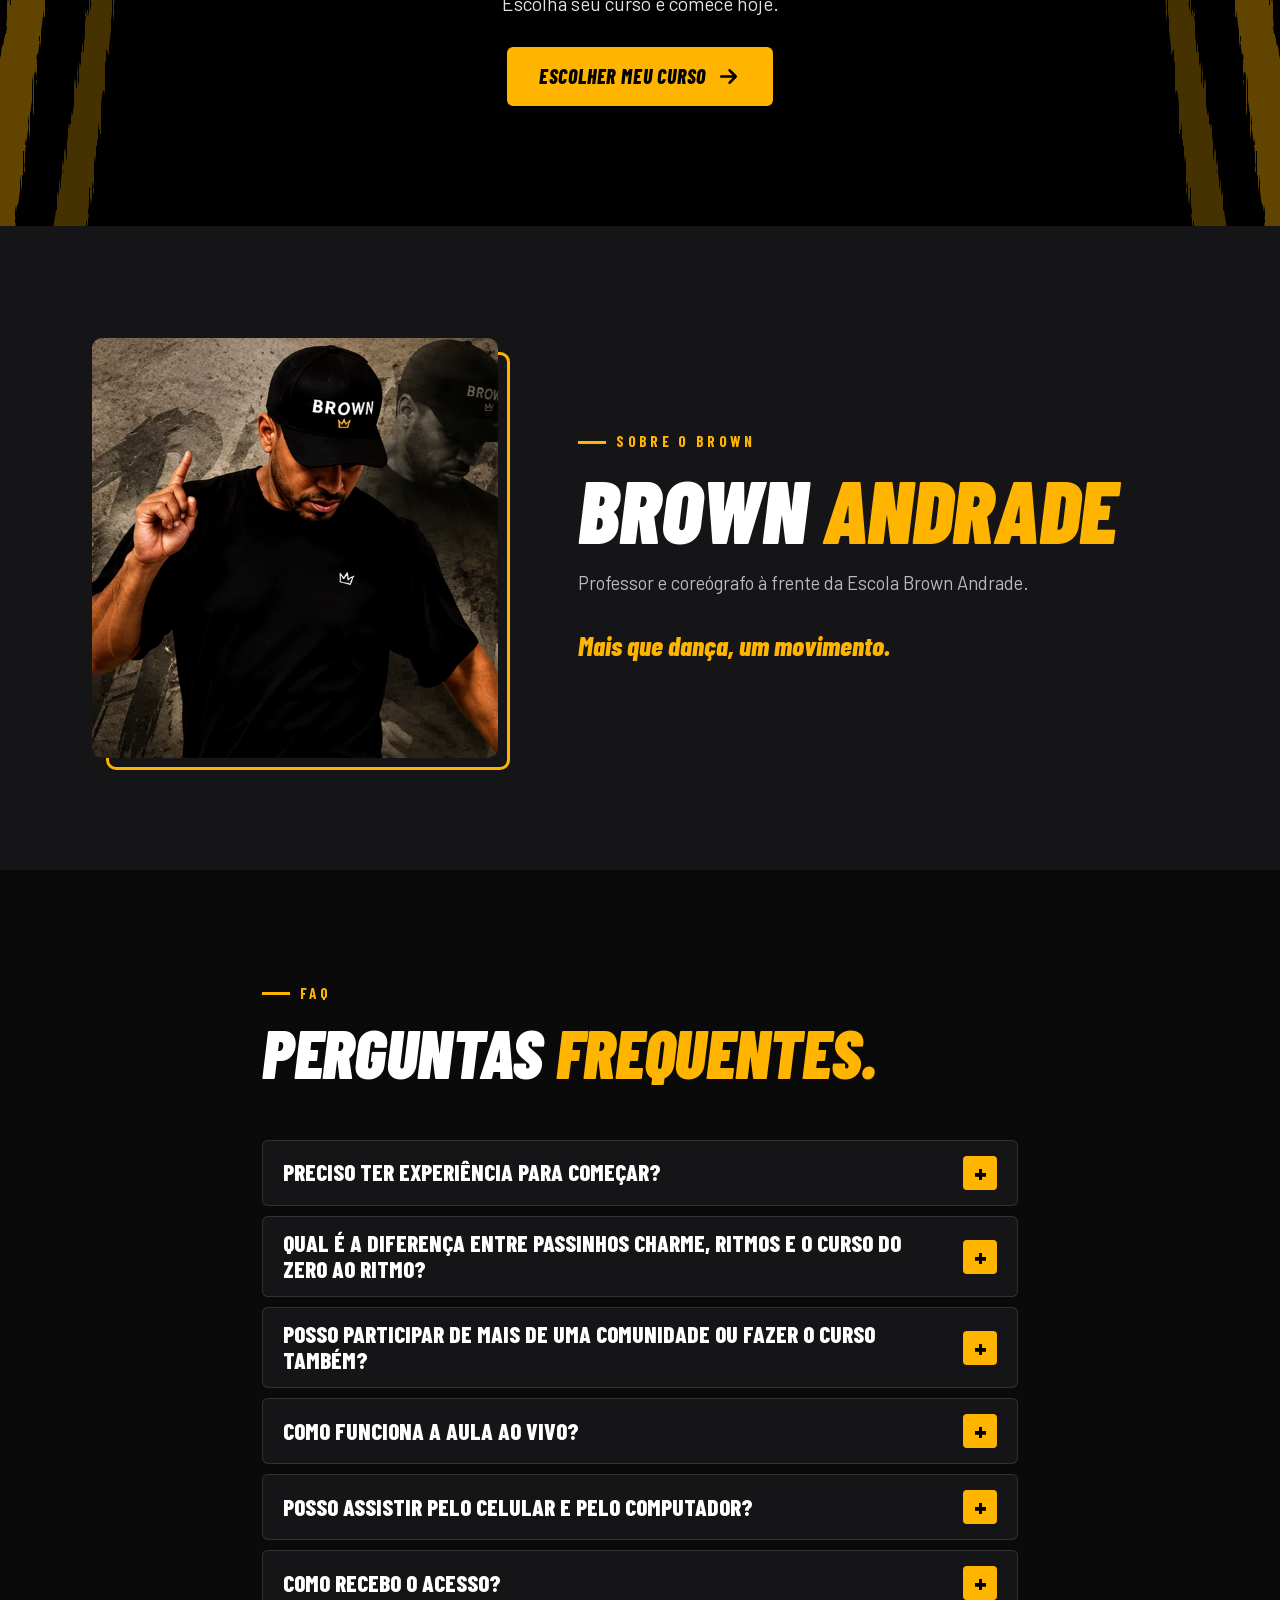
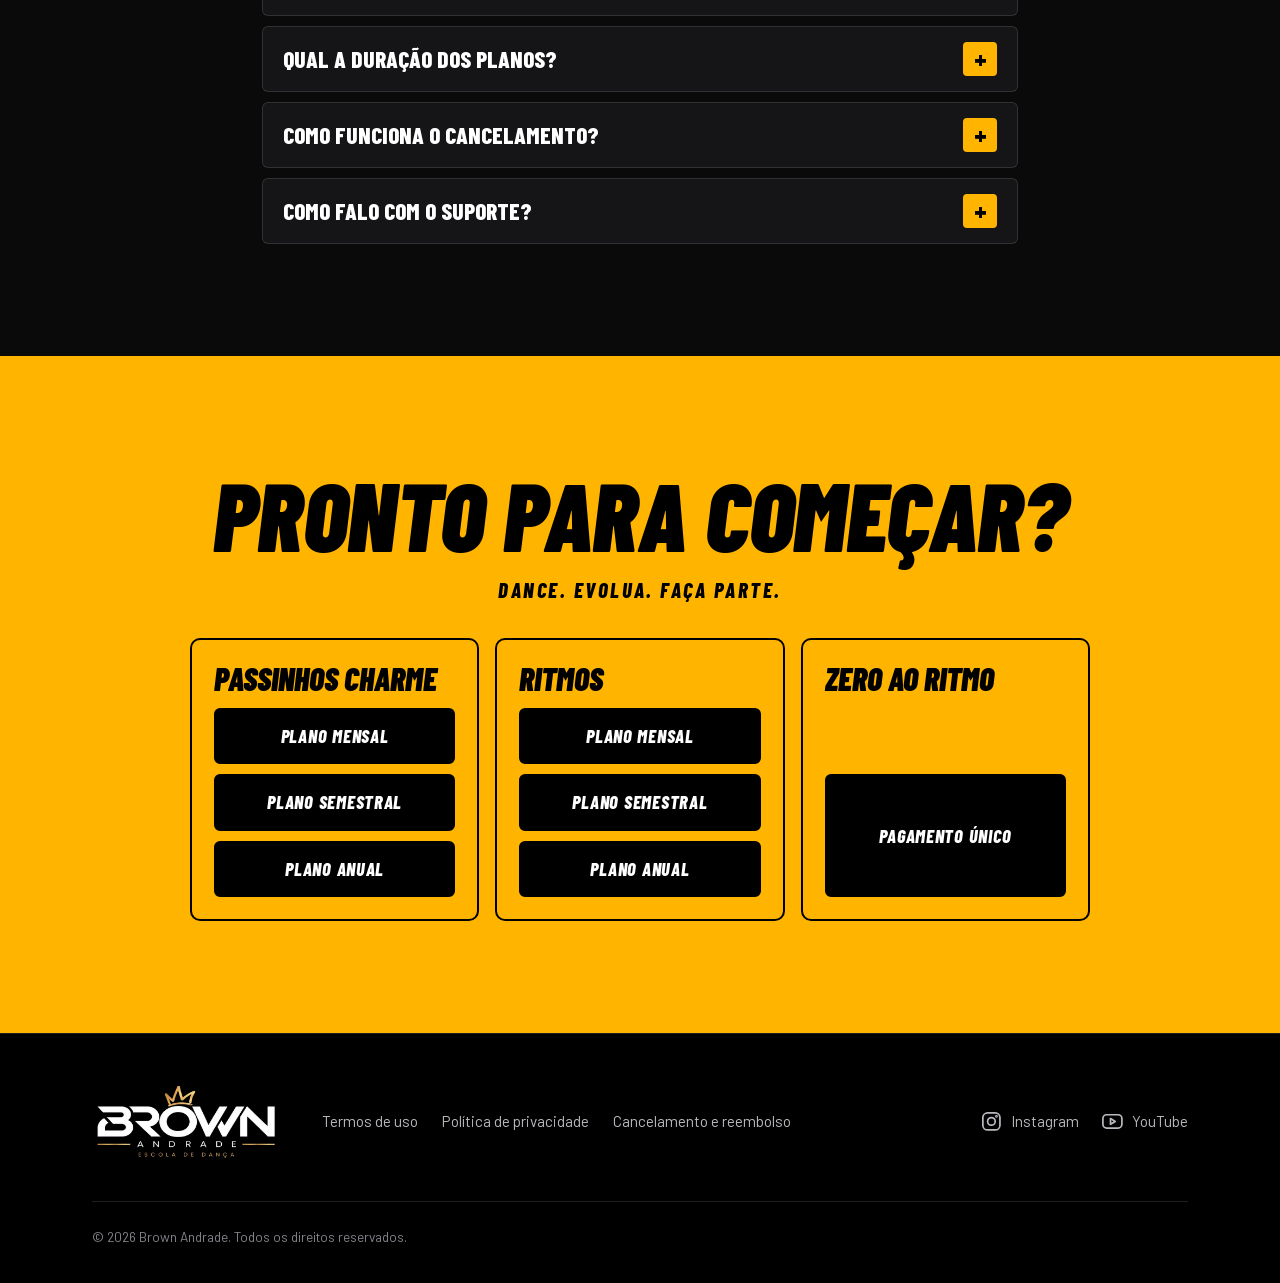
==== commit fc7fde21: "Mover imagem do bloco 1 para o lado do titulo e remover texto da imagem Co-Authored-By: Claude Sonne" ====
--- a/index.html
+++ b/index.html
@@ -24,7 +24,7 @@
   <link rel="apple-touch-icon" href="img/apple-touch-icon.png">
   <link rel="preload" href="fonts/BarlowCondensed-900i.woff2" as="font" type="font/woff2" crossorigin>
   <link rel="preload" href="fonts/Barlow-400.woff2" as="font" type="font/woff2" crossorigin>
-  <link rel="preload" href="img/brown-hero-dance.webp" as="image">
+  <link rel="preload" href="img/brown-hero-trio.webp" as="image">
   <link rel="stylesheet" href="css/fonts.css">
   <link rel="stylesheet" href="css/style.css">
   <script>document.documentElement.classList.add("js");</script>
@@ -91,7 +91,7 @@
           </ul>
         </div>
         <div class="hero__photo">
-          <img src="img/brown-hero-dance.webp" alt="Brown Andrade em três passos de dança, de camiseta azul-marinho" width="2070" height="624" fetchpriority="high">
+          <img src="img/brown-hero-trio.webp" alt="Brown Andrade em três passos de dança, de camiseta azul-marinho" width="1282" height="609" fetchpriority="high">
         </div>
       </div>
     </section>
--- a/css/style.css
+++ b/css/style.css
@@ -176,13 +176,13 @@
 .hero__cta { display: grid; gap: 12px; margin-top: 26px; }
 .chips { display: flex; flex-wrap: wrap; gap: 8px 10px; margin-top: 24px; }
 .chips li { font-size: .92rem; font-weight: 500; letter-spacing: .04em; padding: 6px 14px; border: 1px solid var(--line); border-radius: 999px; color: var(--muted); }
-.hero__photo { position: relative; margin-top: 16px; margin-inline: calc(var(--gutter) * -1); align-self: end; }
+.hero__photo { position: relative; margin-top: 16px; align-self: end; }
 .hero__photo::before {
-  content: ""; position: absolute; z-index: -1; left: 10%; right: 10%; bottom: 0; height: 70%;
+  content: ""; position: absolute; z-index: -1; left: 8%; right: 8%; bottom: 0; height: 80%;
   background: radial-gradient(closest-side, rgba(255, 180, 0, .22), transparent 75%);
   pointer-events: none;
 }
-.hero__photo img { width: 100%; max-width: 1100px; height: auto; margin-inline: auto; display: block; }
+.hero__photo img { display: block; width: 100%; max-width: 640px; height: auto; margin-inline: auto; }
 
 /* ---------- Popup promocional ---------- */
 .promo { border: 0; padding: 0; background: transparent; max-width: none; max-height: none; overflow: visible; margin: auto; }
@@ -388,17 +388,11 @@
   .sec { padding-block: 112px; }
   .sec__head { margin-bottom: 56px; }
 
-  .hero__in { padding-top: 0; gap: 0; }
-  .hero__text {
-    display: grid; grid-template-columns: auto 1fr; grid-template-rows: auto 1fr auto auto; column-gap: 72px;
-    align-items: start; padding-block: 48px 0;
-  }
-  .hero__text .eyebrow { grid-column: 1; grid-row: 1; }
-  .hero__title { grid-column: 1; grid-row: 2 / 5; }
-  .hero__sub { grid-column: 2; grid-row: 2; align-self: end; margin-top: 0; font-size: 1.35rem; max-width: 36ch; }
-  .hero__cta { grid-column: 2; grid-row: 3; }
-  .chips { grid-column: 2; grid-row: 4; align-self: start; }
-  .hero__photo { margin: 24px 0 0; }
+  .hero__in { grid-template-columns: 1fr 1fr; align-items: center; padding-top: 0; gap: 20px; min-height: min(calc(100svh - var(--header-h)), 820px); }
+  .hero__text { padding-block: 56px; }
+  .hero__sub { font-size: 1.35rem; }
+  .hero__photo { margin: 0; align-self: center; margin-right: -40px; }
+  .hero__photo img { width: 118%; max-width: none; margin-left: -18%; }
 
   .feats--4 { grid-template-columns: repeat(4, 1fr); }
   .feats--3 { display: flex; flex-wrap: wrap; justify-content: center; }
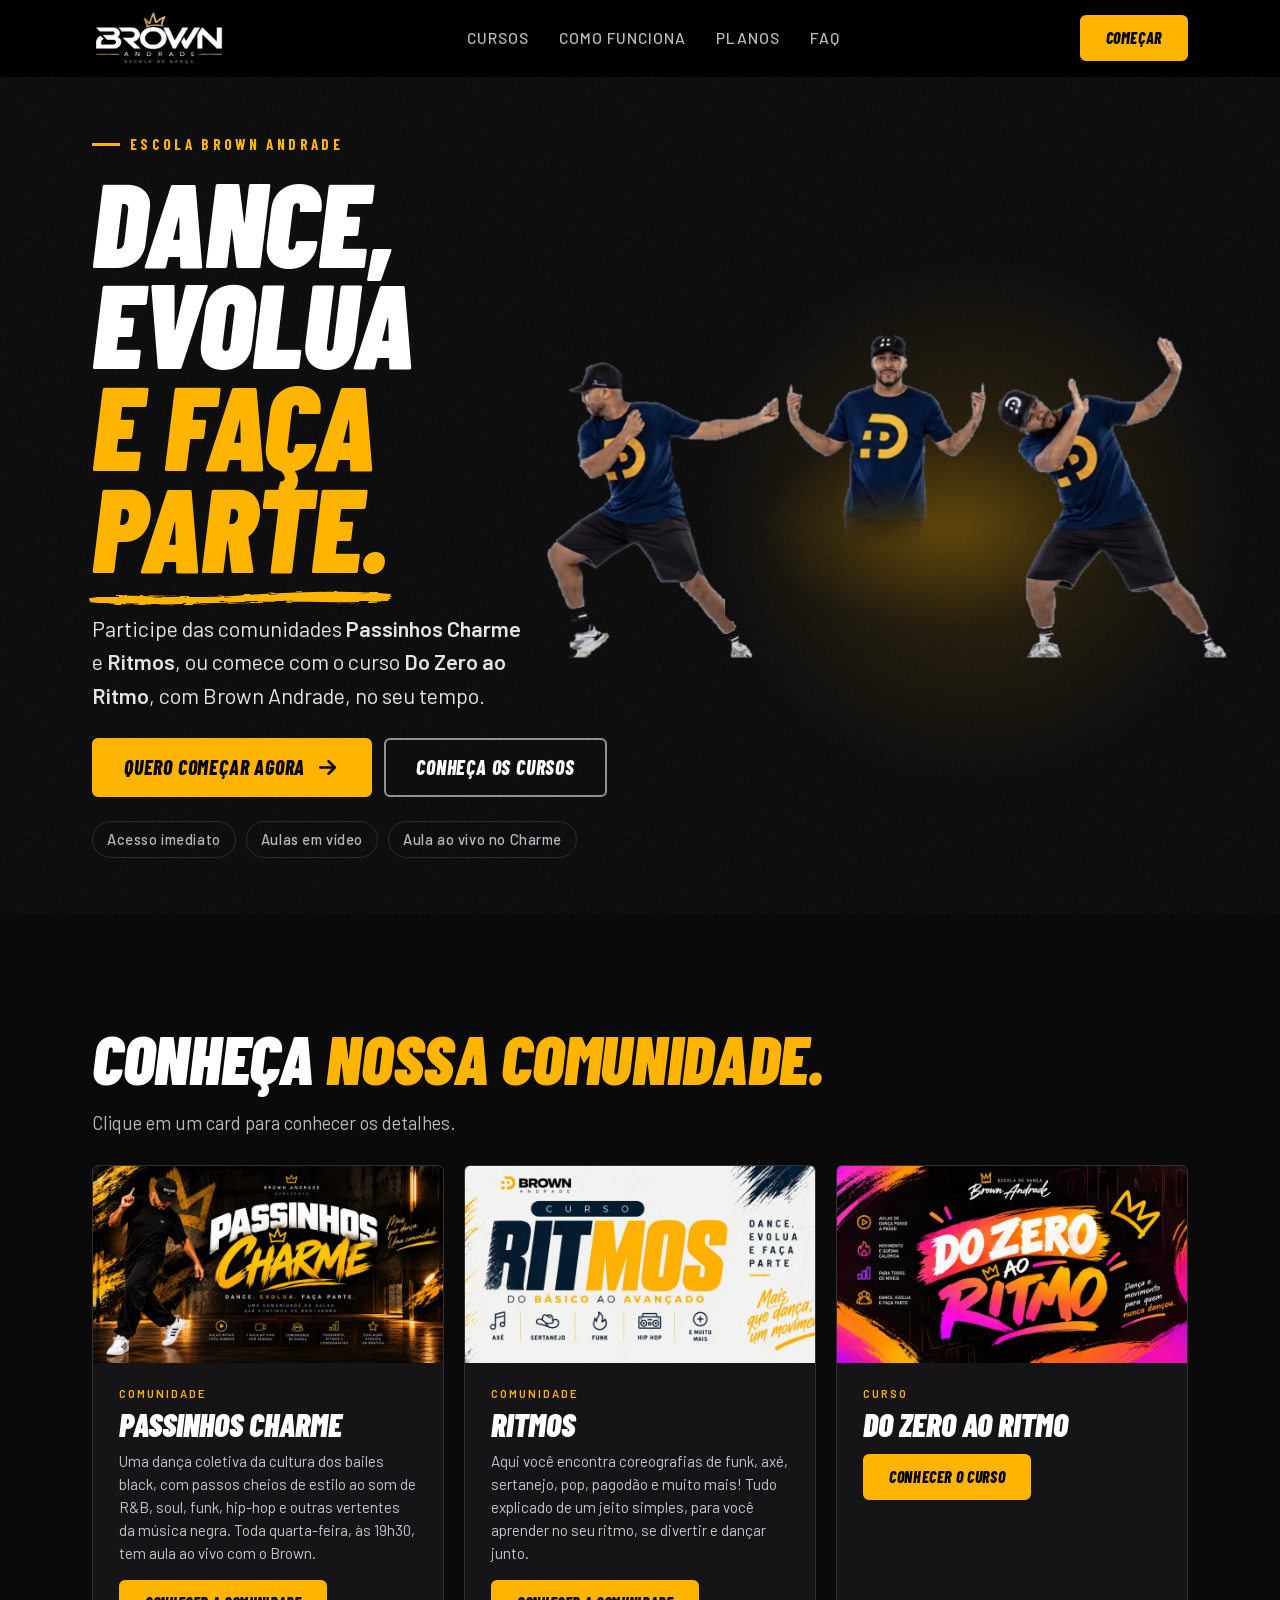
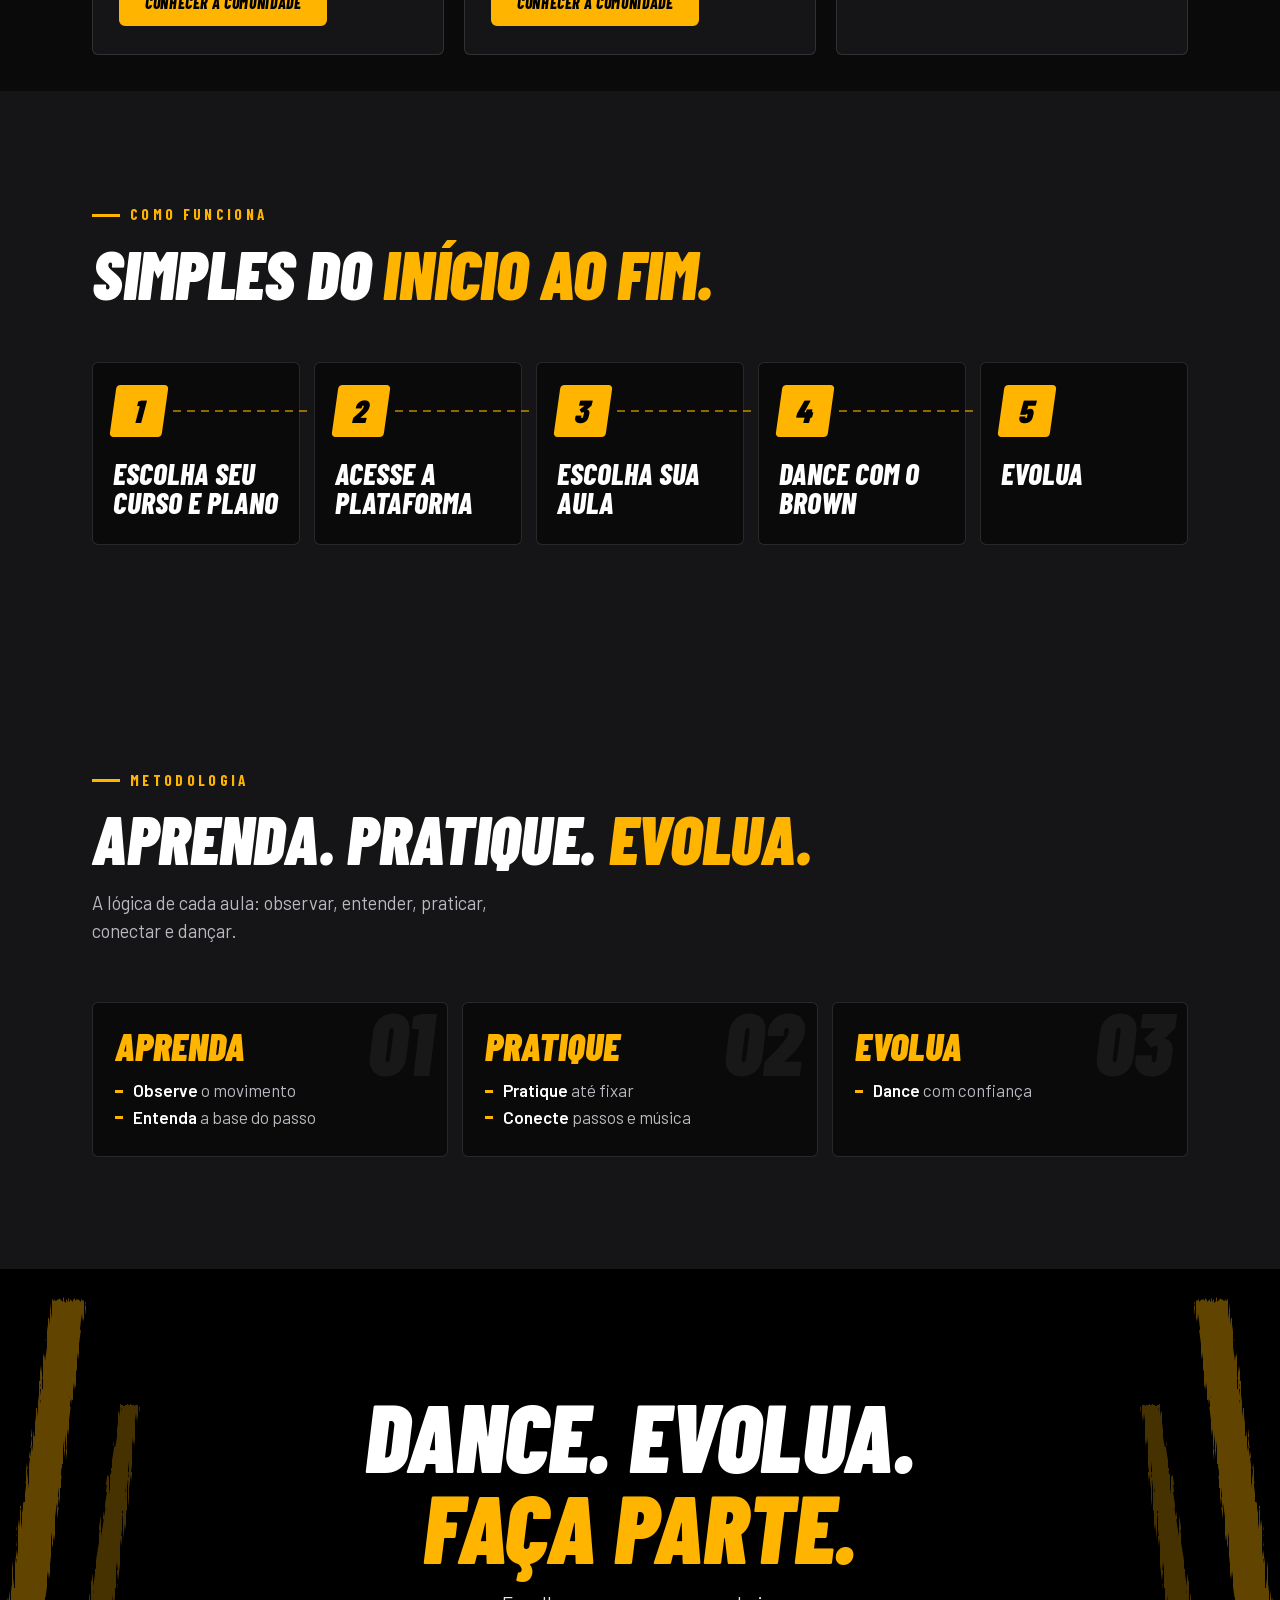
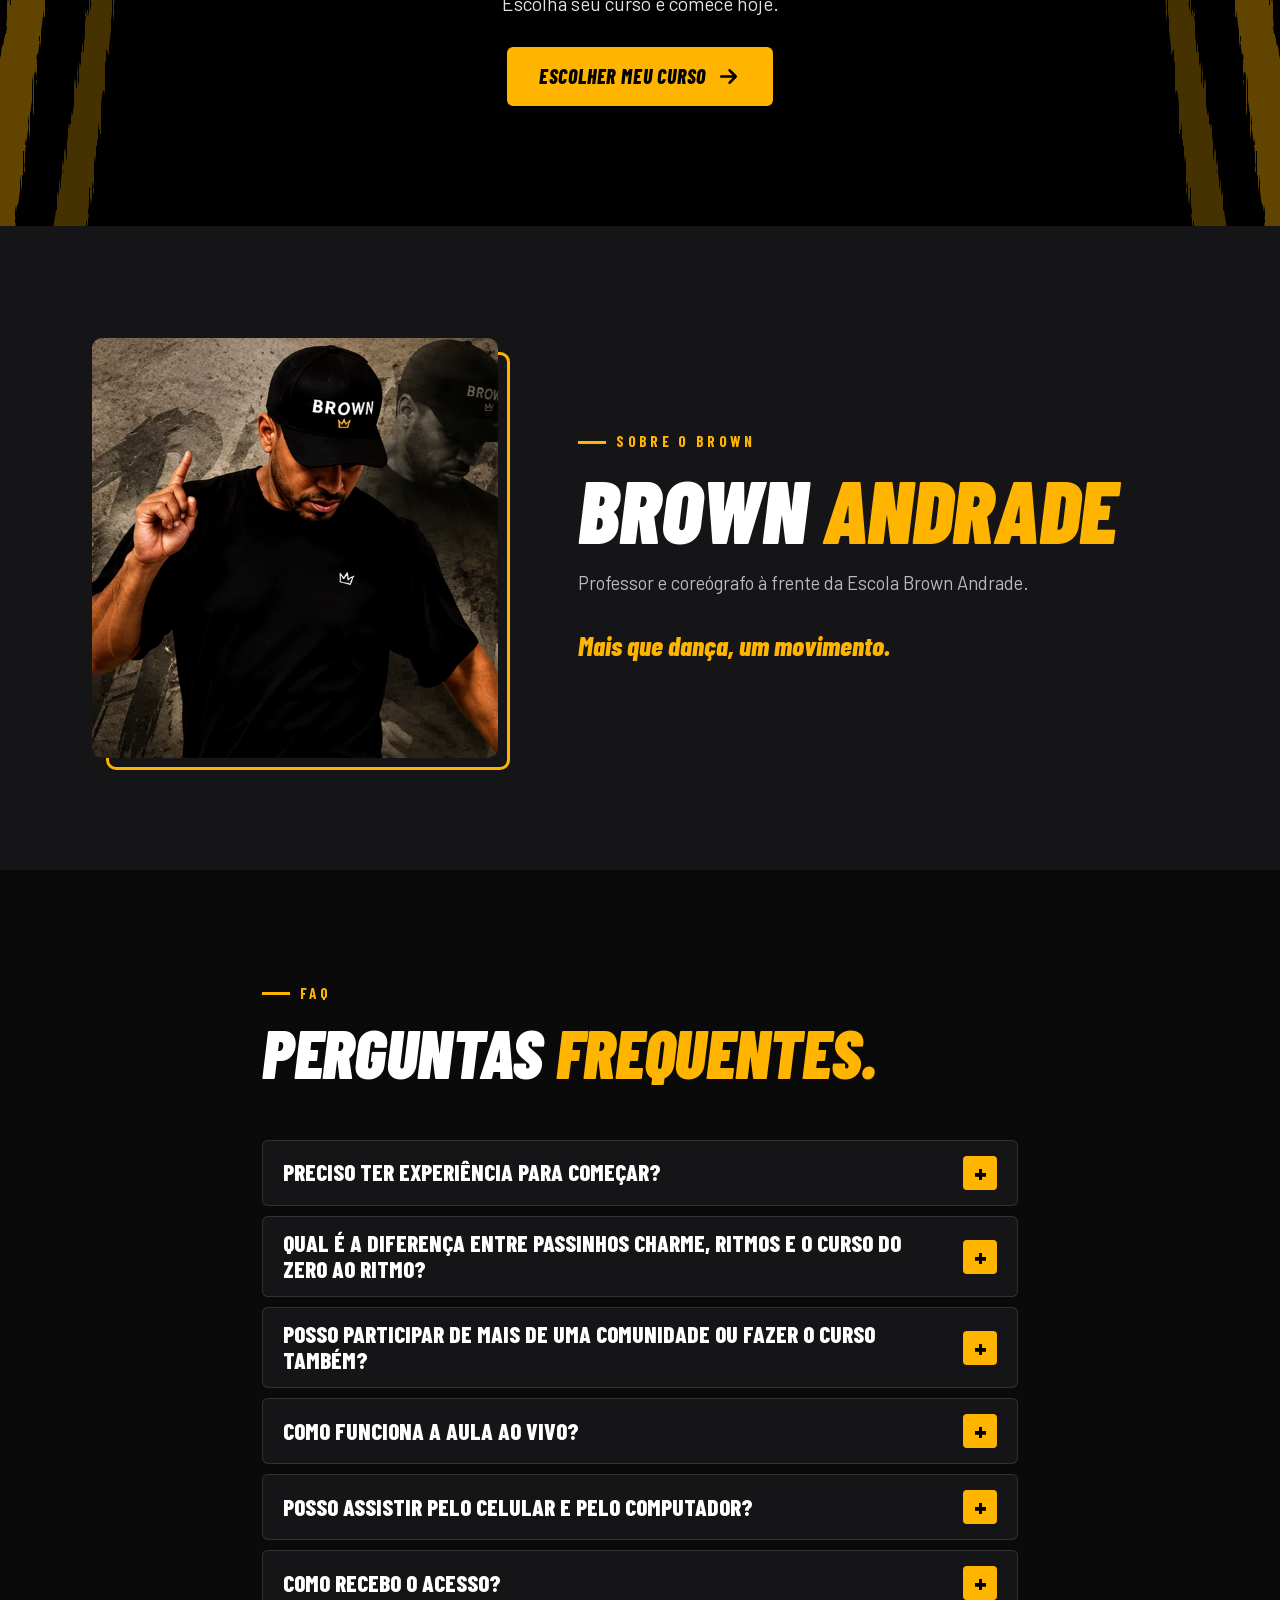
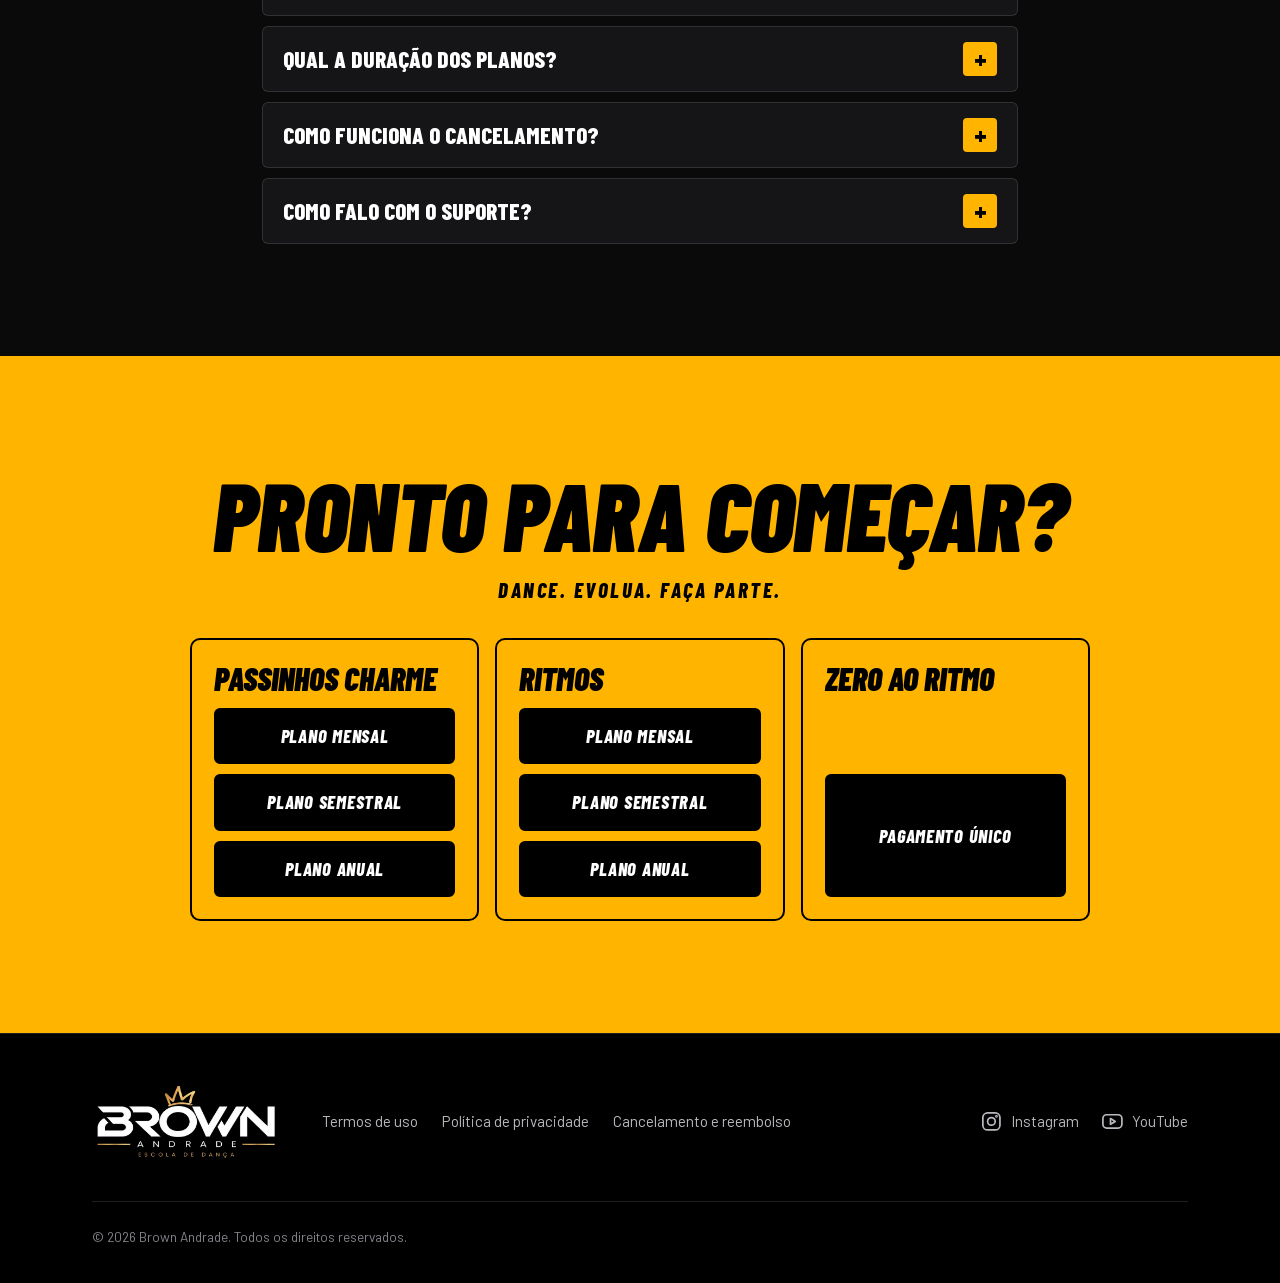
==== commit 6859fe7e: "Remover popup de condicao especial da pagina principal Co-Authored-By: Claude Sonnet 5.5 <noreply@an" ====
--- a/index.html
+++ b/index.html
@@ -671,15 +671,6 @@
 
   <div class="toast" role="status" aria-live="polite" hidden></div>
 
-  <dialog class="promo" aria-label="Condição especial por tempo limitado">
-    <div class="promo__box">
-      <img src="img/popup-promo.webp" alt="Condição especial por tempo limitado: primeiro mês por R$ 19,90 em Passinhos Charme ou Ritmos. O valor promocional é válido para apenas um curso." width="1374" height="1145" loading="lazy">
-      <a class="promo__cta promo__cta--charme" data-promo="charme" href="#cursos"><span class="sr">Quero Passinhos Charme</span></a>
-      <a class="promo__cta promo__cta--ritmos" data-promo="ritmos" href="#cursos"><span class="sr">Quero Ritmos</span></a>
-      <button class="promo__close" type="button" aria-label="Fechar"></button>
-    </div>
-  </dialog>
-
   <script src="js/config.js"></script>
   <script src="js/main.js"></script>
 </body>
--- a/css/style.css
+++ b/css/style.css
@@ -184,19 +184,6 @@
 }
 .hero__photo img { display: block; width: 100%; max-width: 640px; height: auto; margin-inline: auto; }
 
-/* ---------- Popup promocional ---------- */
-.promo { border: 0; padding: 0; background: transparent; max-width: none; max-height: none; overflow: visible; margin: auto; }
-.promo:focus { outline: none; }
-.promo::backdrop { background: rgba(0, 0, 0, .78); }
-.promo__box { position: relative; width: min(94vw, 640px, calc(88svh * 1374 / 1145)); }
-.promo__box img { display: block; width: 100%; height: auto; border-radius: 10px; }
-.promo__cta, .promo__close { position: absolute; display: block; }
-.promo__cta { height: 7.7%; border-radius: 999px; top: 77.5%; }
-.promo__cta--charme { left: 7.6%; width: 39%; }
-.promo__cta--ritmos { left: 54.7%; width: 40.2%; }
-.promo__cta:focus-visible, .promo__close:focus-visible { outline: 3px solid var(--yellow); outline-offset: 3px; }
-.promo__close { top: 0; right: 0; width: 6.6%; aspect-ratio: 1; border: 0; border-radius: 50%; background: transparent; cursor: pointer; }
-
 /* ---------- Seções ---------- */
 .sec { position: relative; padding-block: 72px; }
 .sec--graphite { background: var(--graphite); }
